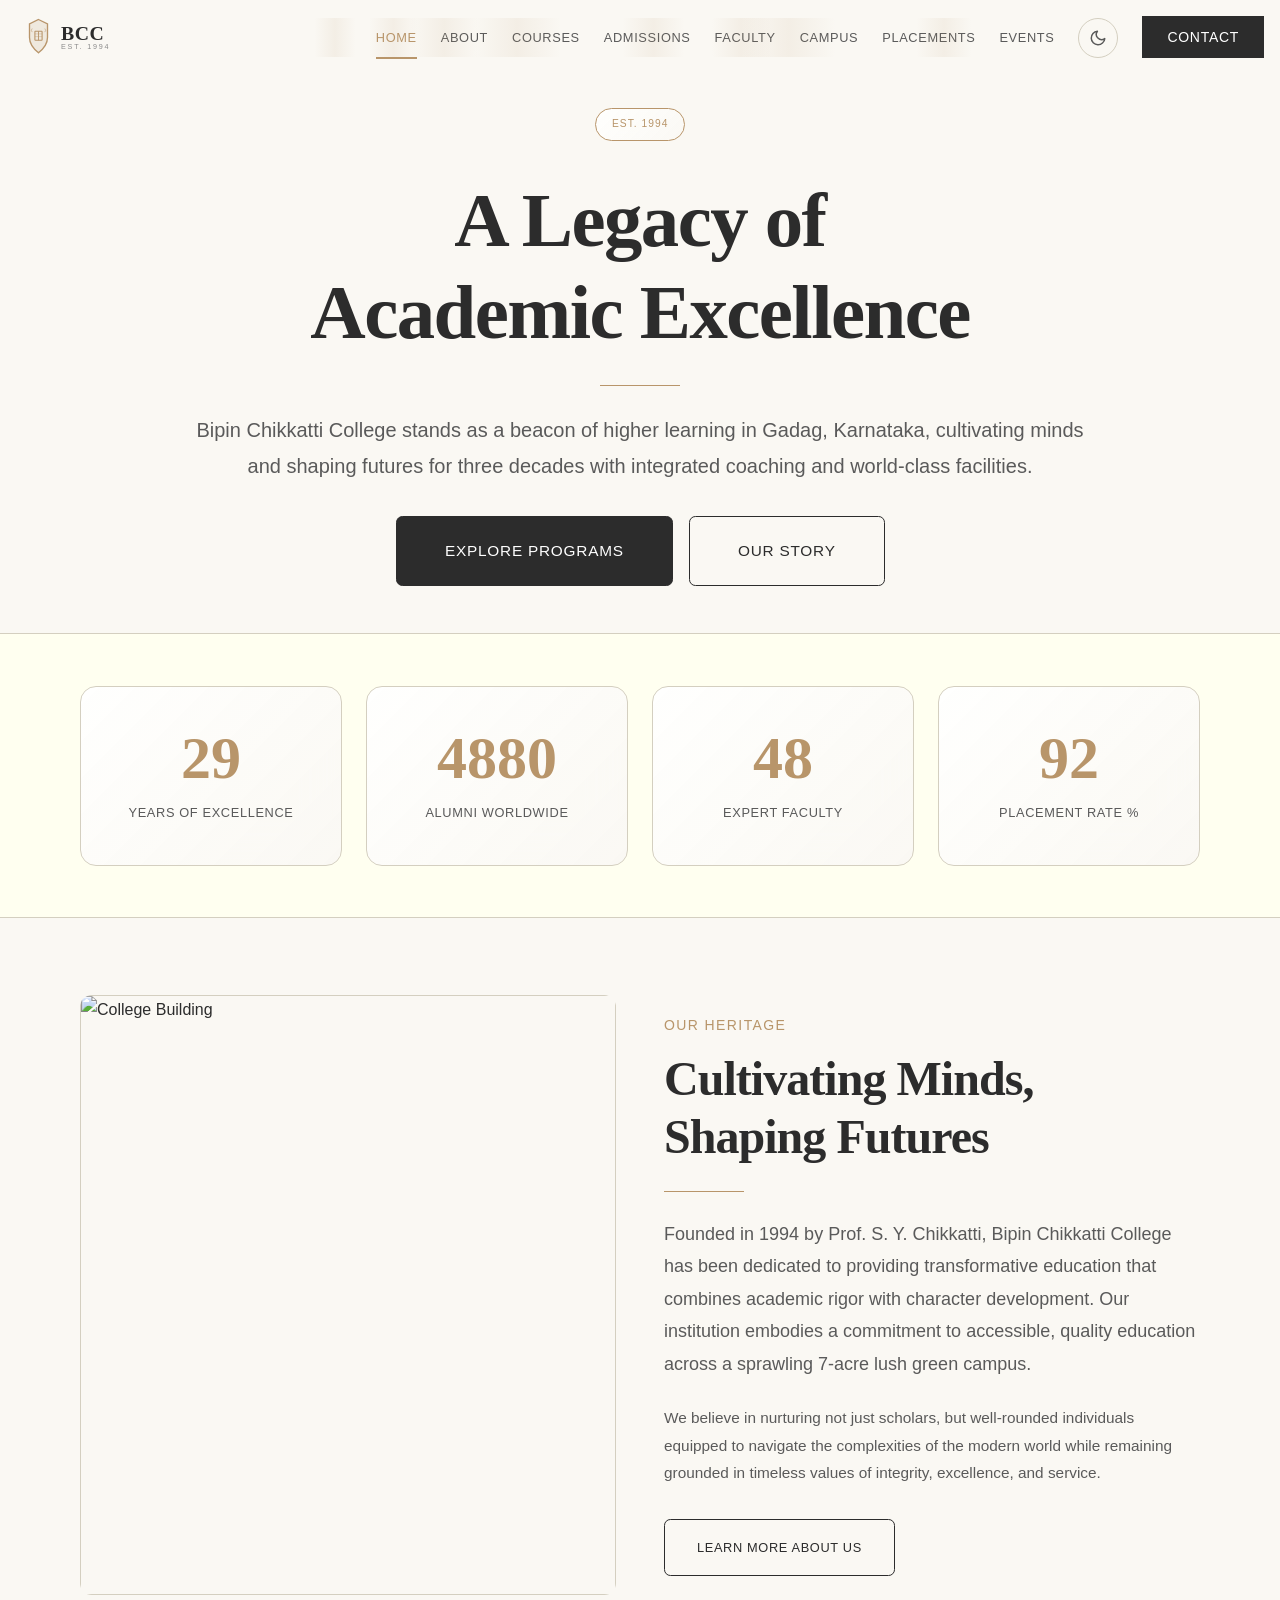
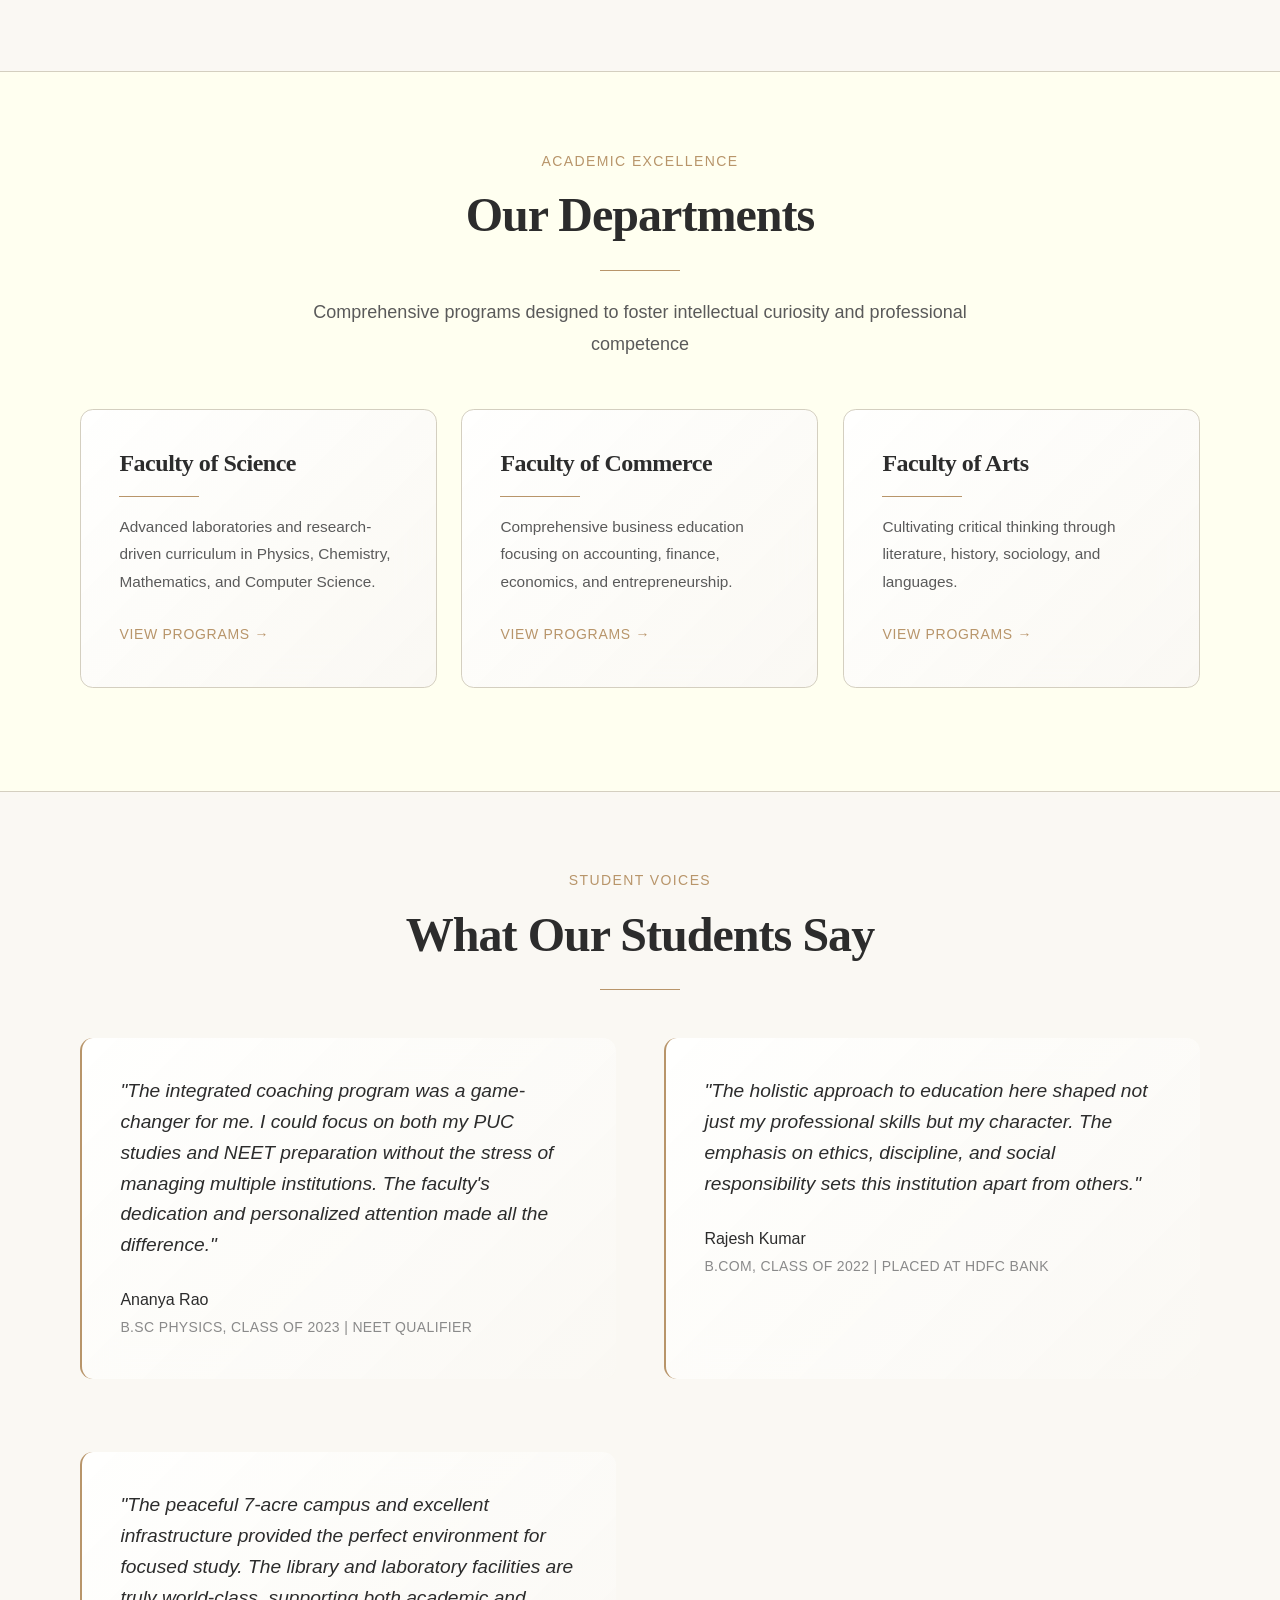
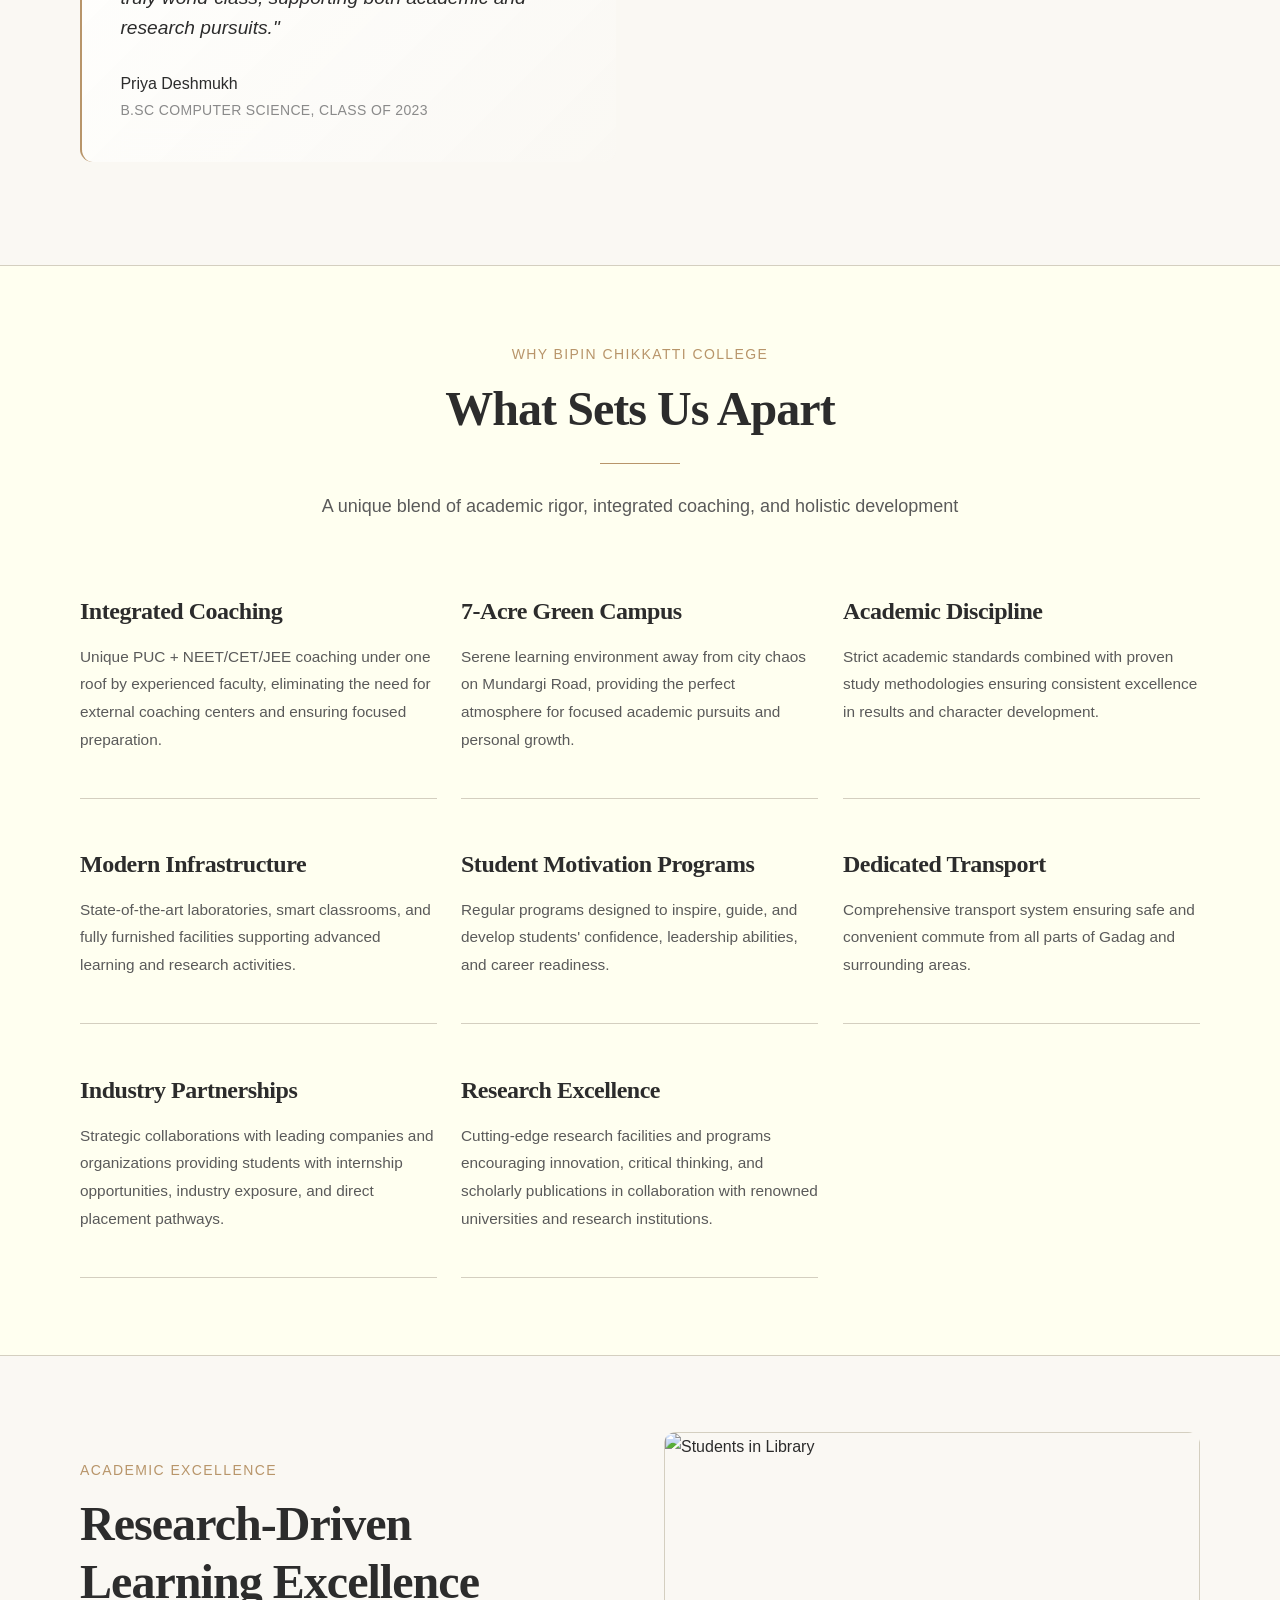
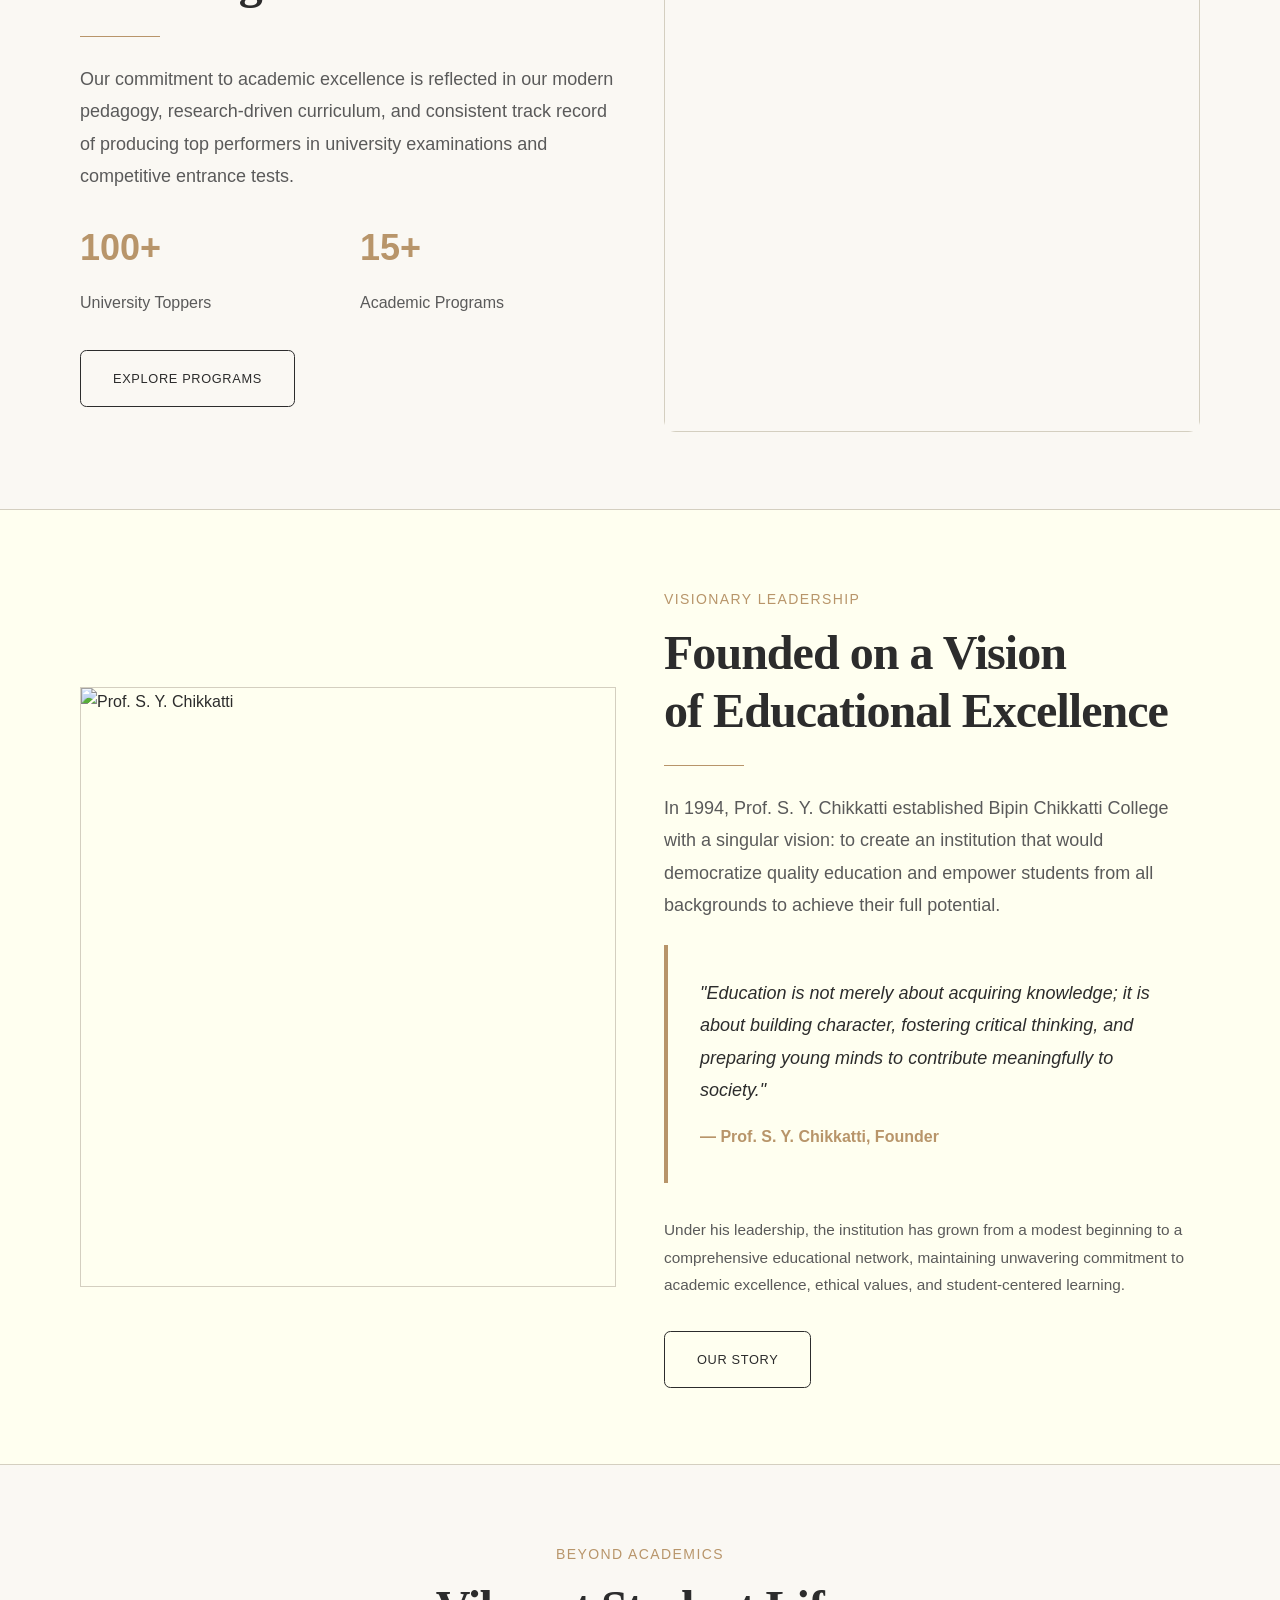
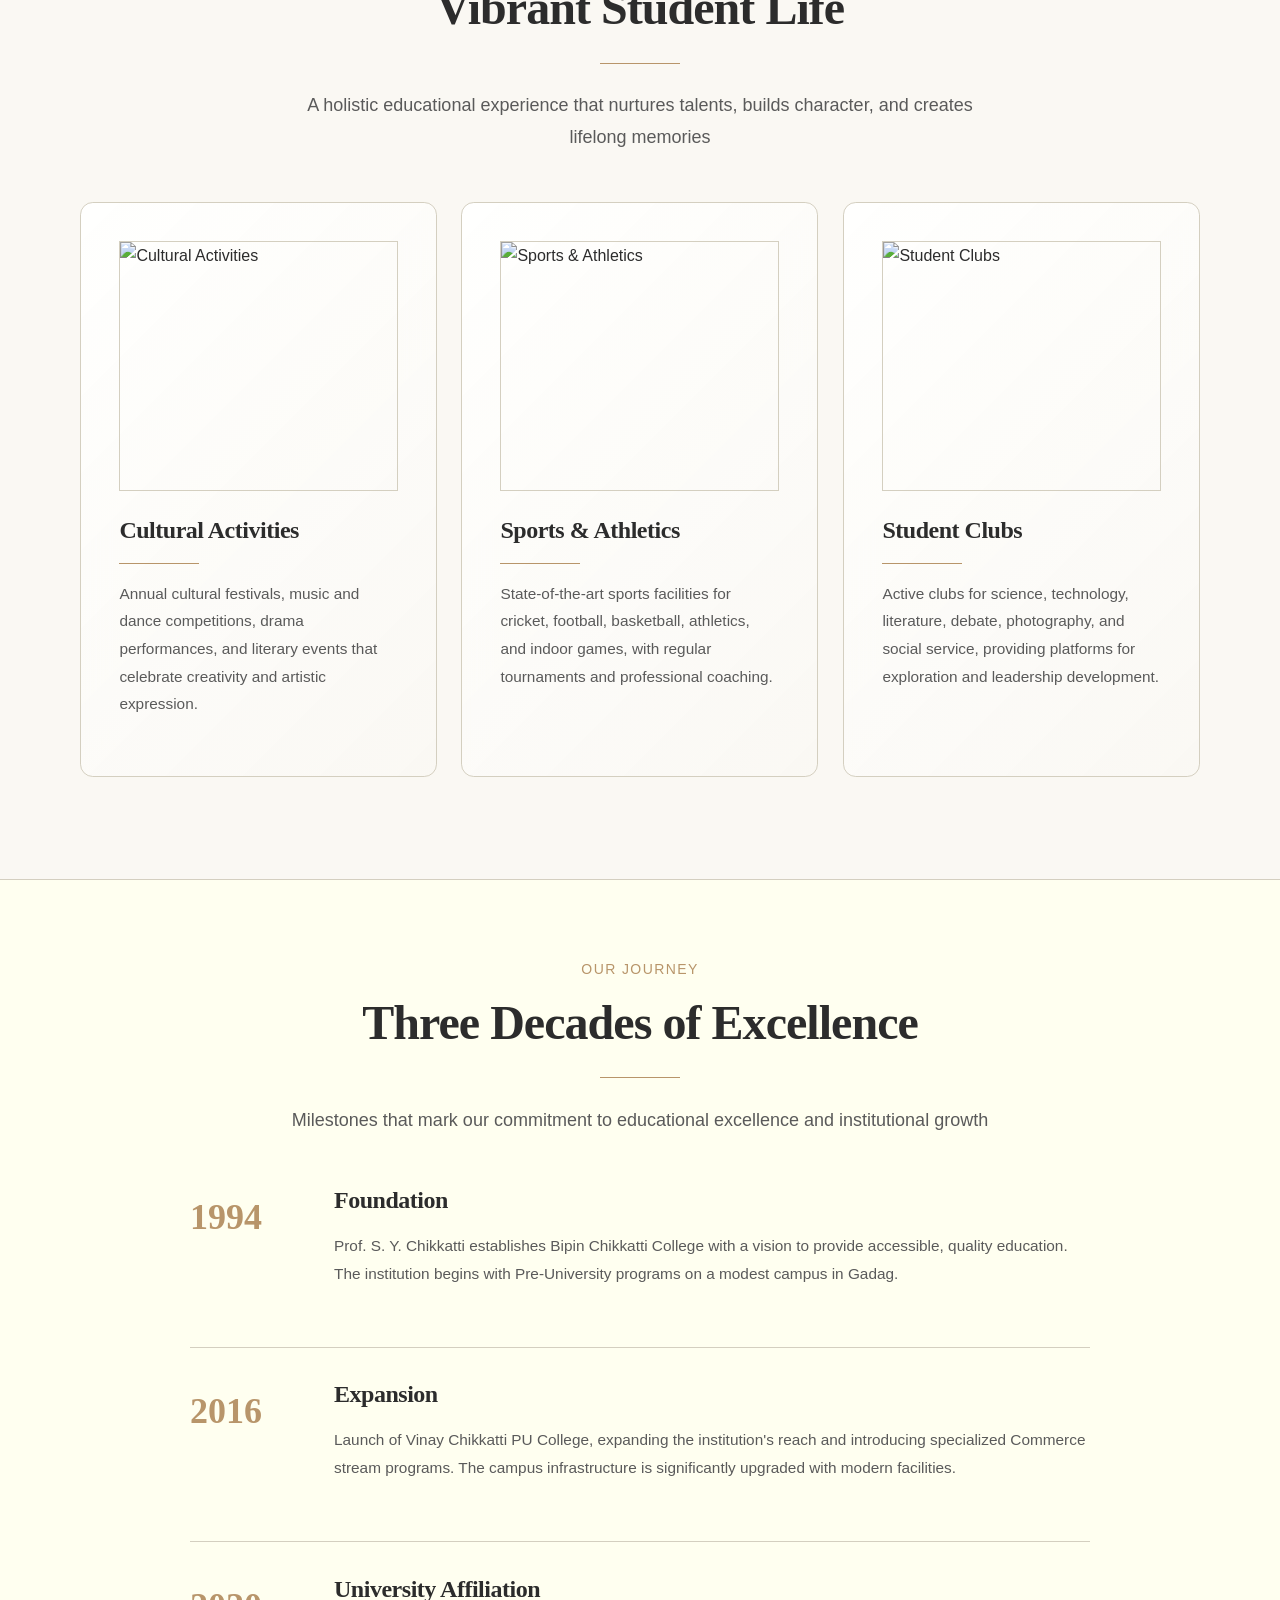
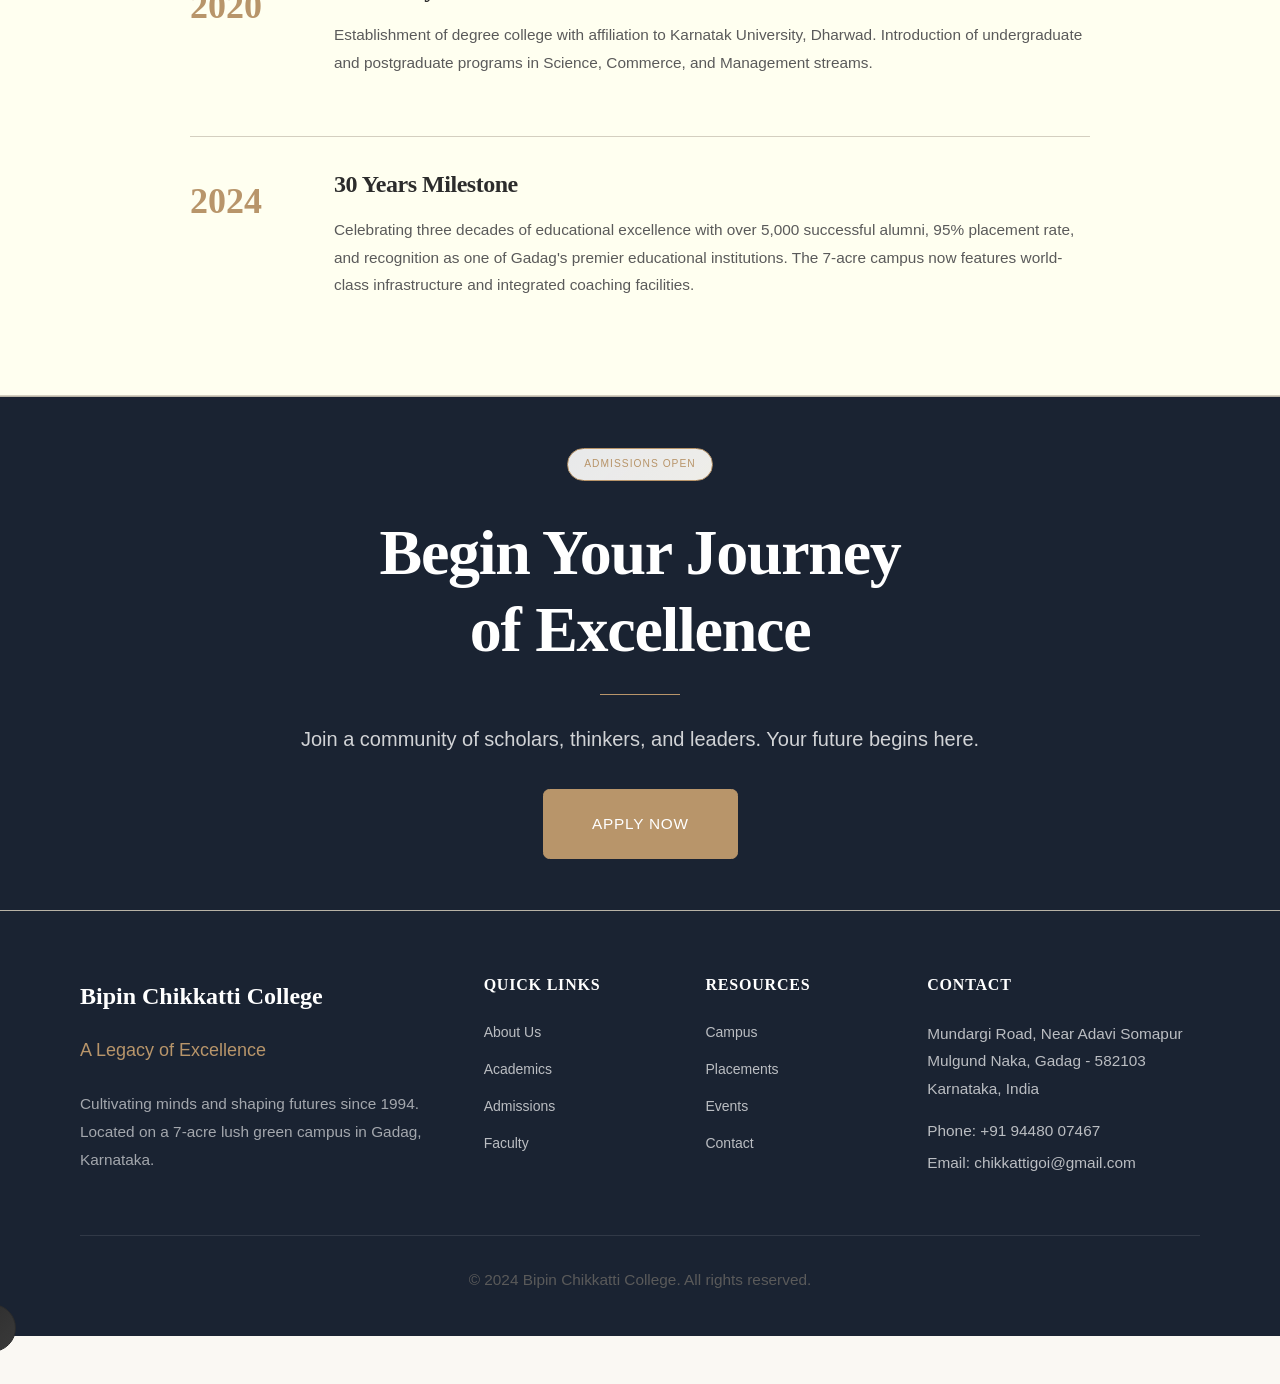
==== index.html @ 01075a9b "Initial commit: Uploading Bipin Chikkatti College Portal" ====
<!DOCTYPE html>
<html lang="en">
<head>
    <meta charset="UTF-8">
    <meta name="viewport" content="width=device-width, initial-scale=1.0">
    <meta name="description" content="Bipin Chikkatti College - A legacy of academic excellence in Gadag, Karnataka">
    <title>Bipin Chikkatti College | Excellence in Education</title>
    
    <!-- Stylesheets -->
    <link rel="stylesheet" href="css/main.css">
    
    <!-- PWA Manifest -->
    <link rel="manifest" href="manifest.json">
    
    <!-- Security Headers -->
    <meta http-equiv="Content-Security-Policy" content="default-src 'self'; script-src 'self' 'unsafe-inline'; style-src 'self' 'unsafe-inline' fonts.googleapis.com; font-src 'self' fonts.gstatic.com; img-src 'self' data: https:; connect-src 'self';">
    <meta http-equiv="X-Content-Type-Options" content="nosniff">
    <meta http-equiv="X-Frame-Options" content="DENY">
    <meta http-equiv="X-XSS-Protection" content="1; mode=block">
    <meta name="referrer" content="strict-origin-when-cross-origin">
    
    <!-- Performance Hints -->
    <link rel="dns-prefetch" href="//fonts.googleapis.com">
    <link rel="dns-prefetch" href="//fonts.gstatic.com">
    <link rel="preconnect" href="https://fonts.googleapis.com" crossorigin>
    <link rel="preconnect" href="https://fonts.gstatic.com" crossorigin>
    
    <!-- Critical CSS Preload -->
    <link rel="preload" href="css/production-optimized.css" as="style">
    <link rel="preload" href="js/main-fixed.js" as="script">
    
    <!-- Favicon -->
    <link rel="icon" type="image/svg+xml" href="data:image/svg+xml,<svg xmlns='http://www.w3.org/2000/svg' viewBox='0 0 100 100'><text y='.9em' font-size='90'>🎓</text></svg>">
</head>
<body>
    
    <!-- Primary Entry Loader (Cinematic Welcome) -->
    <div class="primary-loader">
        <div class="primary-loader-content">
            <div class="primary-loader-line-top"></div>
            <h1 class="primary-loader-brand">Bipin Chikkatti College</h1>
            <p class="primary-loader-tagline">A Legacy of Excellence</p>
            <div class="primary-loader-line-bottom"></div>
            <span class="primary-loader-year">Est. 1994</span>
        </div>
    </div>
    
    <!-- Secondary Page Transition Loader -->
    <div class="secondary-loader">
        <div class="secondary-loader-panel">
            <div class="secondary-loader-accent"></div>
            <div class="secondary-loader-mark">BCC</div>
            <div class="secondary-loader-progress"></div>
        </div>
    </div>
    
    <!-- Scroll Progress Bar -->
    <div class="scroll-progress"></div>
    
    <!-- Navigation -->
    <nav class="navbar">
        <div class="navbar-container">
            <a href="index.html" class="navbar-logo">
                <img src="images/logo.svg" alt="Bipin Chikkatti College Logo">
            </a>
            
            <ul class="navbar-menu">
                <li><a href="index.html" class="navbar-link active">Home</a></li>
                <li><a href="about.html" class="navbar-link">About</a></li>
                <li><a href="courses.html" class="navbar-link">Courses</a></li>
                <li><a href="admissions.html" class="navbar-link">Admissions</a></li>
                <li><a href="faculty.html" class="navbar-link">Faculty</a></li>
                <li><a href="campus.html" class="navbar-link">Campus</a></li>
                <li><a href="placements.html" class="navbar-link">Placements</a></li>
                <li><a href="events.html" class="navbar-link">Events</a></li>
                <li>
                    <button class="navbar-theme-toggle" aria-label="Toggle theme">
                        <svg class="sun-icon" viewBox="0 0 24 24" fill="none" stroke="currentColor" stroke-width="2" stroke-linecap="round" stroke-linejoin="round">
                            <circle cx="12" cy="12" r="5"/>
                            <line x1="12" y1="1" x2="12" y2="3"/>
                            <line x1="12" y1="21" x2="12" y2="23"/>
                            <line x1="4.22" y1="4.22" x2="5.64" y2="5.64"/>
                            <line x1="18.36" y1="18.36" x2="19.78" y2="19.78"/>
                            <line x1="1" y1="12" x2="3" y2="12"/>
                            <line x1="21" y1="12" x2="23" y2="12"/>
                            <line x1="4.22" y1="19.78" x2="5.64" y2="18.36"/>
                            <line x1="18.36" y1="5.64" x2="19.78" y2="4.22"/>
                        </svg>
                        <svg class="moon-icon" viewBox="0 0 24 24" fill="none" stroke="currentColor" stroke-width="2" stroke-linecap="round" stroke-linejoin="round">
                            <path d="M21 12.79A9 9 0 1 1 11.21 3 7 7 0 0 0 21 12.79z"/>
                        </svg>
                    </button>
                </li>
                <li><a href="contact.html" class="navbar-cta">Contact</a></li>
            </ul>
            
            <button class="navbar-toggle">
                <span></span>
                <span></span>
                <span></span>
            </button>
        </div>
    </nav>
    
    <!-- Main Content -->
    <main class="page-wrapper">
        
        <!-- Hero Section -->
        <section style="min-height: 60vh; display: flex; align-items: center; background-color: var(--color-cream); border-bottom: var(--border-width) solid var(--color-border);">
            <div class="container">
                <div style="max-width: 900px; margin: 0 auto; text-align: center;">
                    <span class="badge reveal">Est. 1994</span>
                    <h1 class="reveal delay-100" style="margin-top: var(--space-6); margin-bottom: var(--space-5); font-size: clamp(3rem, 6vw, 5rem);">
                        A Legacy of<br>Academic Excellence
                    </h1>
                    <div class="divider reveal delay-200"></div>
                    <p class="reveal delay-300" style="font-size: var(--text-xl); color: var(--color-text-secondary); margin-bottom: var(--space-8); line-height: var(--leading-relaxed);">
                        Bipin Chikkatti College stands as a beacon of higher learning in Gadag, Karnataka, cultivating minds and shaping futures for three decades with integrated coaching and world-class facilities.
                    </p>
                    <div class="reveal delay-400" style="display: flex; gap: var(--space-4); justify-content: center; flex-wrap: wrap;">
                        <a href="courses.html" class="btn btn-primary btn-lg">Explore Programs</a>
                        <a href="about.html" class="btn btn-outline btn-lg">Our Story</a>
                    </div>
                </div>
            </div>
        </section>
        
        <!-- Stats Section -->
        <section class="section" style="background-color: var(--color-ivory); border-bottom: var(--border-width) solid var(--color-border);">
            <div class="container">
                <div style="display: grid; grid-template-columns: repeat(auto-fit, minmax(250px, 1fr)); gap: var(--space-8);">
                    <div class="stat-card reveal">
                        <div class="stat-number" data-counter="30">0</div>
                        <div class="stat-label">Years of Excellence</div>
                    </div>
                    <div class="stat-card reveal delay-100">
                        <div class="stat-number" data-counter="5000">0</div>
                        <div class="stat-label">Alumni Worldwide</div>
                    </div>
                    <div class="stat-card reveal delay-200">
                        <div class="stat-number" data-counter="50">0</div>
                        <div class="stat-label">Expert Faculty</div>
                    </div>
                    <div class="stat-card reveal delay-300">
                        <div class="stat-number" data-counter="95">0</div>
                        <div class="stat-label">Placement Rate %</div>
                    </div>
                </div>
            </div>
        </section>
        
        <!-- Introduction Section -->
        <section class="section-lg" style="background-color: var(--color-cream);">
            <div class="container">
                <div style="display: grid; grid-template-columns: 1fr 1fr; gap: var(--space-20); align-items: center;">
                    <div class="reveal-left image-zoom">
                        <img src="https://images.unsplash.com/photo-1562774053-701939374585?w=800&h=900&fit=crop" alt="College Building" style="width: 100%; height: 600px; object-fit: cover; border: var(--border-width) solid var(--color-border);">
                    </div>
                    <div>
                        <span class="section-label reveal">Our Heritage</span>
                        <h2 class="reveal delay-100" style="margin-bottom: var(--space-6);">
                            Cultivating Minds,<br>Shaping Futures
                        </h2>
                        <div class="divider divider-left reveal delay-200"></div>
                        <p class="reveal delay-300" style="font-size: var(--text-lg); margin-bottom: var(--space-6); line-height: var(--leading-relaxed);">
                            Founded in 1994 by Prof. S. Y. Chikkatti, Bipin Chikkatti College has been dedicated to providing transformative education that combines academic rigor with character development. Our institution embodies a commitment to accessible, quality education across a sprawling 7-acre lush green campus.
                        </p>
                        <p class="reveal delay-400" style="margin-bottom: var(--space-8); line-height: var(--leading-relaxed);">
                            We believe in nurturing not just scholars, but well-rounded individuals equipped to navigate the complexities of the modern world while remaining grounded in timeless values of integrity, excellence, and service.
                        </p>
                        <a href="about.html" class="btn btn-outline reveal delay-500">Learn More About Us</a>
                    </div>
                </div>
            </div>
        </section>
        
        <!-- Departments Section -->
        <section class="section-lg" style="background-color: var(--color-ivory); border-top: var(--border-width) solid var(--color-border); border-bottom: var(--border-width) solid var(--color-border);">
            <div class="container">
                <div class="section-header">
                    <span class="section-label reveal">Academic Excellence</span>
                    <h2 class="section-title reveal delay-100">Our Departments</h2>
                    <div class="divider reveal delay-200"></div>
                    <p class="section-description reveal delay-300">
                        Comprehensive programs designed to foster intellectual curiosity and professional competence
                    </p>
                </div>
                
                <div style="display: grid; grid-template-columns: repeat(auto-fit, minmax(320px, 1fr)); gap: var(--card-gap); margin-top: var(--space-12);">
                    
                    <div class="card hover-lift reveal">
                        <h3 style="font-size: var(--text-2xl); margin-bottom: var(--space-4); color: var(--color-text-primary);">Faculty of Science</h3>
                        <div class="divider divider-left" style="margin: var(--space-4) 0;"></div>
                        <p style="margin-bottom: var(--space-6); line-height: var(--leading-relaxed);">
                            Advanced laboratories and research-driven curriculum in Physics, Chemistry, Mathematics, and Computer Science.
                        </p>
                        <a href="courses.html" class="hover-underline" style="font-size: var(--text-sm); text-transform: uppercase; letter-spacing: var(--tracking-wider); color: var(--color-gold); font-weight: var(--font-medium);">View Programs →</a>
                    </div>
                    
                    <div class="card hover-lift reveal delay-100">
                        <h3 style="font-size: var(--text-2xl); margin-bottom: var(--space-4); color: var(--color-text-primary);">Faculty of Commerce</h3>
                        <div class="divider divider-left" style="margin: var(--space-4) 0;"></div>
                        <p style="margin-bottom: var(--space-6); line-height: var(--leading-relaxed);">
                            Comprehensive business education focusing on accounting, finance, economics, and entrepreneurship.
                        </p>
                        <a href="courses.html" class="hover-underline" style="font-size: var(--text-sm); text-transform: uppercase; letter-spacing: var(--tracking-wider); color: var(--color-gold); font-weight: var(--font-medium);">View Programs →</a>
                    </div>
                    
                    <div class="card hover-lift reveal delay-200">
                        <h3 style="font-size: var(--text-2xl); margin-bottom: var(--space-4); color: var(--color-text-primary);">Faculty of Arts</h3>
                        <div class="divider divider-left" style="margin: var(--space-4) 0;"></div>
                        <p style="margin-bottom: var(--space-6); line-height: var(--leading-relaxed);">
                            Cultivating critical thinking through literature, history, sociology, and languages.
                        </p>
                        <a href="courses.html" class="hover-underline" style="font-size: var(--text-sm); text-transform: uppercase; letter-spacing: var(--tracking-wider); color: var(--color-gold); font-weight: var(--font-medium);">View Programs →</a>
                    </div>
                    
                </div>
            </div>
        </section>
        
        <!-- Testimonials Section -->
        <section class="section-lg" style="background-color: var(--color-cream);">
            <div class="container">
                <div class="section-header">
                    <span class="section-label reveal">Student Voices</span>
                    <h2 class="section-title reveal delay-100">What Our Students Say</h2>
                    <div class="divider reveal delay-200"></div>
                </div>
                
                <div style="display: grid; grid-template-columns: repeat(auto-fit, minmax(400px, 1fr)); gap: var(--section-gap); margin-top: var(--space-12);">
                    
                    <div class="testimonial reveal">
                        <p class="testimonial-text">
                            "The integrated coaching program was a game-changer for me. I could focus on both my PUC studies and NEET preparation without the stress of managing multiple institutions. The faculty's dedication and personalized attention made all the difference."
                        </p>
                        <div class="testimonial-author">Ananya Rao</div>
                        <div class="testimonial-role">B.Sc Physics, Class of 2023 | NEET Qualifier</div>
                    </div>
                    
                    <div class="testimonial reveal delay-100">
                        <p class="testimonial-text">
                            "The holistic approach to education here shaped not just my professional skills but my character. The emphasis on ethics, discipline, and social responsibility sets this institution apart from others."
                        </p>
                        <div class="testimonial-author">Rajesh Kumar</div>
                        <div class="testimonial-role">B.Com, Class of 2022 | Placed at HDFC Bank</div>
                    </div>
                    
                    <div class="testimonial reveal delay-200">
                        <p class="testimonial-text">
                            "The peaceful 7-acre campus and excellent infrastructure provided the perfect environment for focused study. The library and laboratory facilities are truly world-class, supporting both academic and research pursuits."
                        </p>
                        <div class="testimonial-author">Priya Deshmukh</div>
                        <div class="testimonial-role">B.Sc Computer Science, Class of 2023</div>
                    </div>
                    
                </div>
            </div>
        </section>
        
        <!-- Why Choose Us Section -->
        <section class="section-lg" style="background-color: var(--color-ivory); border-top: var(--border-width) solid var(--color-border); border-bottom: var(--border-width) solid var(--color-border);">
            <div class="container">
                <div class="section-header">
                    <span class="section-label reveal">Why Bipin Chikkatti College</span>
                    <h2 class="section-title reveal delay-100">What Sets Us Apart</h2>
                    <div class="divider reveal delay-200"></div>
                    <p class="section-description reveal delay-300">
                        A unique blend of academic rigor, integrated coaching, and holistic development
                    </p>
                </div>
                
                <div style="display: grid; grid-template-columns: repeat(auto-fit, minmax(280px, 1fr)); gap: var(--card-gap); margin-top: var(--space-12);">
                    
                    <div class="card-minimal reveal">
                        <h3 style="font-size: var(--text-2xl); margin-bottom: var(--space-4); color: var(--color-text-primary);">Integrated Coaching</h3>
                        <p style="line-height: var(--leading-relaxed);">
                            Unique PUC + NEET/CET/JEE coaching under one roof by experienced faculty, eliminating the need for external coaching centers and ensuring focused preparation.
                        </p>
                    </div>
                    
                    <div class="card-minimal reveal delay-100">
                        <h3 style="font-size: var(--text-2xl); margin-bottom: var(--space-4); color: var(--color-text-primary);">7-Acre Green Campus</h3>
                        <p style="line-height: var(--leading-relaxed);">
                            Serene learning environment away from city chaos on Mundargi Road, providing the perfect atmosphere for focused academic pursuits and personal growth.
                        </p>
                    </div>
                    
                    <div class="card-minimal reveal delay-200">
                        <h3 style="font-size: var(--text-2xl); margin-bottom: var(--space-4); color: var(--color-text-primary);">Academic Discipline</h3>
                        <p style="line-height: var(--leading-relaxed);">
                            Strict academic standards combined with proven study methodologies ensuring consistent excellence in results and character development.
                        </p>
                    </div>
                    
                    <div class="card-minimal reveal delay-300">
                        <h3 style="font-size: var(--text-2xl); margin-bottom: var(--space-4); color: var(--color-text-primary);">Modern Infrastructure</h3>
                        <p style="line-height: var(--leading-relaxed);">
                            State-of-the-art laboratories, smart classrooms, and fully furnished facilities supporting advanced learning and research activities.
                        </p>
                    </div>
                    
                    <div class="card-minimal reveal delay-400">
                        <h3 style="font-size: var(--text-2xl); margin-bottom: var(--space-4); color: var(--color-text-primary);">Student Motivation Programs</h3>
                        <p style="line-height: var(--leading-relaxed);">
                            Regular programs designed to inspire, guide, and develop students' confidence, leadership abilities, and career readiness.
                        </p>
                    </div>
                    
                    <div class="card-minimal reveal delay-500">
                        <h3 style="font-size: var(--text-2xl); margin-bottom: var(--space-4); color: var(--color-text-primary);">Dedicated Transport</h3>
                        <p style="line-height: var(--leading-relaxed);">
                            Comprehensive transport system ensuring safe and convenient commute from all parts of Gadag and surrounding areas.
                        </p>
                    </div>
                    
                    <div class="card-minimal reveal delay-600">
                        <h3 style="font-size: var(--text-2xl); margin-bottom: var(--space-4); color: var(--color-text-primary);">Industry Partnerships</h3>
                        <p style="line-height: var(--leading-relaxed);">
                            Strategic collaborations with leading companies and organizations providing students with internship opportunities, industry exposure, and direct placement pathways.
                        </p>
                    </div>
                    
                    <div class="card-minimal reveal delay-700">
                        <h3 style="font-size: var(--text-2xl); margin-bottom: var(--space-4); color: var(--color-text-primary);">Research Excellence</h3>
                        <p style="line-height: var(--leading-relaxed);">
                            Cutting-edge research facilities and programs encouraging innovation, critical thinking, and scholarly publications in collaboration with renowned universities and research institutions.
                        </p>
                    </div>
                    
                </div>
            </div>
        </section>
        
        <!-- Academic Excellence Section -->
        <section class="section-lg" style="background-color: var(--color-cream);">
            <div class="container">
                <div style="display: grid; grid-template-columns: 1fr 1fr; gap: var(--space-20); align-items: center;">
                    <div>
                        <span class="section-label reveal">Academic Excellence</span>
                        <h2 class="reveal delay-100" style="margin-bottom: var(--space-6);">
                            Research-Driven<br>Learning Excellence
                        </h2>
                        <div class="divider divider-left reveal delay-200"></div>
                        <p class="reveal delay-300" style="font-size: var(--text-lg); margin-bottom: var(--space-6); line-height: var(--leading-relaxed);">
                            Our commitment to academic excellence is reflected in our modern pedagogy, research-driven curriculum, and consistent track record of producing top performers in university examinations and competitive entrance tests.
                        </p>
                        <div style="display: grid; grid-template-columns: 1fr 1fr; gap: var(--space-6); margin-bottom: var(--space-8);">
                            <div class="reveal delay-400">
                                <div style="font-size: var(--text-4xl); font-weight: var(--font-bold); color: var(--color-gold); margin-bottom: var(--space-2);">100+</div>
                                <div style="color: var(--color-text-secondary);">University Toppers</div>
                            </div>
                            <div class="reveal delay-500">
                                <div style="font-size: var(--text-4xl); font-weight: var(--font-bold); color: var(--color-gold); margin-bottom: var(--space-2);">15+</div>
                                <div style="color: var(--color-text-secondary);">Academic Programs</div>
                            </div>
                        </div>
                        <a href="courses.html" class="btn btn-outline reveal delay-600">Explore Programs</a>
                    </div>
                    <div class="reveal-right image-zoom">
                        <img src="https://images.unsplash.com/photo-1523050854058-8df90110c9f1?w=800&h=900&fit=crop" alt="Students in Library" style="width: 100%; height: 600px; object-fit: cover; border: var(--border-width) solid var(--color-border);">
                    </div>
                </div>
            </div>
        </section>
        
        <!-- Leadership Section -->
        <section class="section-lg" style="background-color: var(--color-ivory); border-top: var(--border-width) solid var(--color-border); border-bottom: var(--border-width) solid var(--color-border);">
            <div class="container">
                <div style="display: grid; grid-template-columns: 1fr 1fr; gap: var(--space-20); align-items: center;">
                    <div class="reveal-left">
                        <img src="https://images.unsplash.com/photo-1560250097-0b93528c311a?w=800&h=900&fit=crop" alt="Prof. S. Y. Chikkatti" style="width: 100%; height: 600px; object-fit: cover; border: var(--border-width) solid var(--color-border);">
                    </div>
                    <div>
                        <span class="section-label reveal">Visionary Leadership</span>
                        <h2 class="reveal delay-100" style="margin-bottom: var(--space-6);">
                            Founded on a Vision<br>of Educational Excellence
                        </h2>
                        <div class="divider divider-left reveal delay-200"></div>
                        <p class="reveal delay-300" style="font-size: var(--text-lg); margin-bottom: var(--space-6); line-height: var(--leading-relaxed);">
                            In 1994, Prof. S. Y. Chikkatti established Bipin Chikkatti College with a singular vision: to create an institution that would democratize quality education and empower students from all backgrounds to achieve their full potential.
                        </p>
                        <div class="card-glass reveal delay-400" style="padding: var(--space-8); margin-bottom: var(--space-8); border-left: 4px solid var(--color-gold);">
                            <p style="font-size: var(--text-lg); font-style: italic; color: var(--color-text-primary); line-height: var(--leading-relaxed); margin-bottom: var(--space-4);">
                                "Education is not merely about acquiring knowledge; it is about building character, fostering critical thinking, and preparing young minds to contribute meaningfully to society."
                            </p>
                            <div style="font-weight: var(--font-semibold); color: var(--color-gold);">— Prof. S. Y. Chikkatti, Founder</div>
                        </div>
                        <p class="reveal delay-500" style="margin-bottom: var(--space-8); line-height: var(--leading-relaxed);">
                            Under his leadership, the institution has grown from a modest beginning to a comprehensive educational network, maintaining unwavering commitment to academic excellence, ethical values, and student-centered learning.
                        </p>
                        <a href="about.html" class="btn btn-outline reveal delay-600">Our Story</a>
                    </div>
                </div>
            </div>
        </section>
        
        <!-- Student Life Section -->
        <section class="section-lg" style="background-color: var(--color-cream);">
            <div class="container">
                <div class="section-header">
                    <span class="section-label reveal">Beyond Academics</span>
                    <h2 class="section-title reveal delay-100">Vibrant Student Life</h2>
                    <div class="divider reveal delay-200"></div>
                    <p class="section-description reveal delay-300">
                        A holistic educational experience that nurtures talents, builds character, and creates lifelong memories
                    </p>
                </div>
                
                <div style="display: grid; grid-template-columns: repeat(auto-fit, minmax(320px, 1fr)); gap: var(--card-gap); margin-top: var(--space-12);">
                    
                    <div class="card hover-lift reveal">
                        <img src="https://images.unsplash.com/photo-1511632765486-a01980e01a18?w=600&h=400&fit=crop" alt="Cultural Activities" style="width: 100%; height: 250px; object-fit: cover; margin-bottom: var(--space-6); border: var(--border-width) solid var(--color-border);">
                        <h3 style="font-size: var(--text-2xl); margin-bottom: var(--space-4); color: var(--color-text-primary);">Cultural Activities</h3>
                        <div class="divider divider-left" style="margin: var(--space-4) 0;"></div>
                        <p style="line-height: var(--leading-relaxed);">
                            Annual cultural festivals, music and dance competitions, drama performances, and literary events that celebrate creativity and artistic expression.
                        </p>
                    </div>
                    
                    <div class="card hover-lift reveal delay-100">
                        <img src="https://images.unsplash.com/photo-1461896836934-ffe607ba8211?w=600&h=400&fit=crop" alt="Sports & Athletics" style="width: 100%; height: 250px; object-fit: cover; margin-bottom: var(--space-6); border: var(--border-width) solid var(--color-border);">
                        <h3 style="font-size: var(--text-2xl); margin-bottom: var(--space-4); color: var(--color-text-primary);">Sports & Athletics</h3>
                        <div class="divider divider-left" style="margin: var(--space-4) 0;"></div>
                        <p style="line-height: var(--leading-relaxed);">
                            State-of-the-art sports facilities for cricket, football, basketball, athletics, and indoor games, with regular tournaments and professional coaching.
                        </p>
                    </div>
                    
                    <div class="card hover-lift reveal delay-200">
                        <img src="https://images.unsplash.com/photo-1529156069898-49953e39b3ac?w=600&h=400&fit=crop" alt="Student Clubs" style="width: 100%; height: 250px; object-fit: cover; margin-bottom: var(--space-6); border: var(--border-width) solid var(--color-border);">
                        <h3 style="font-size: var(--text-2xl); margin-bottom: var(--space-4); color: var(--color-text-primary);">Student Clubs</h3>
                        <div class="divider divider-left" style="margin: var(--space-4) 0;"></div>
                        <p style="line-height: var(--leading-relaxed);">
                            Active clubs for science, technology, literature, debate, photography, and social service, providing platforms for exploration and leadership development.
                        </p>
                    </div>
                    
                </div>
            </div>
        </section>
        
        <!-- Achievements Timeline Section -->
        <section class="section-lg" style="background-color: var(--color-ivory); border-top: var(--border-width) solid var(--color-border); border-bottom: var(--border-width) solid var(--color-border);">
            <div class="container">
                <div class="section-header">
                    <span class="section-label reveal">Our Journey</span>
                    <h2 class="section-title reveal delay-100">Three Decades of Excellence</h2>
                    <div class="divider reveal delay-200"></div>
                    <p class="section-description reveal delay-300">
                        Milestones that mark our commitment to educational excellence and institutional growth
                    </p>
                </div>
                
                <div style="max-width: 900px; margin: var(--space-12) auto 0;">
                    
                    <div class="reveal" style="display: grid; grid-template-columns: 120px 1fr; gap: var(--space-8); margin-bottom: var(--space-10); padding-bottom: var(--space-10); border-bottom: var(--border-width) solid var(--color-border);">
                        <div>
                            <div style="font-size: var(--text-4xl); font-weight: var(--font-bold); color: var(--color-gold); font-family: var(--font-serif);">1994</div>
                        </div>
                        <div>
                            <h3 style="font-size: var(--text-2xl); margin-bottom: var(--space-4); color: var(--color-text-primary);">Foundation</h3>
                            <p style="line-height: var(--leading-relaxed); color: var(--color-text-secondary);">
                                Prof. S. Y. Chikkatti establishes Bipin Chikkatti College with a vision to provide accessible, quality education. The institution begins with Pre-University programs on a modest campus in Gadag.
                            </p>
                        </div>
                    </div>
                    
                    <div class="reveal delay-100" style="display: grid; grid-template-columns: 120px 1fr; gap: var(--space-8); margin-bottom: var(--space-10); padding-bottom: var(--space-10); border-bottom: var(--border-width) solid var(--color-border);">
                        <div>
                            <div style="font-size: var(--text-4xl); font-weight: var(--font-bold); color: var(--color-gold); font-family: var(--font-serif);">2016</div>
                        </div>
                        <div>
                            <h3 style="font-size: var(--text-2xl); margin-bottom: var(--space-4); color: var(--color-text-primary);">Expansion</h3>
                            <p style="line-height: var(--leading-relaxed); color: var(--color-text-secondary);">
                                Launch of Vinay Chikkatti PU College, expanding the institution's reach and introducing specialized Commerce stream programs. The campus infrastructure is significantly upgraded with modern facilities.
                            </p>
                        </div>
                    </div>
                    
                    <div class="reveal delay-200" style="display: grid; grid-template-columns: 120px 1fr; gap: var(--space-8); margin-bottom: var(--space-10); padding-bottom: var(--space-10); border-bottom: var(--border-width) solid var(--color-border);">
                        <div>
                            <div style="font-size: var(--text-4xl); font-weight: var(--font-bold); color: var(--color-gold); font-family: var(--font-serif);">2020</div>
                        </div>
                        <div>
                            <h3 style="font-size: var(--text-2xl); margin-bottom: var(--space-4); color: var(--color-text-primary);">University Affiliation</h3>
                            <p style="line-height: var(--leading-relaxed); color: var(--color-text-secondary);">
                                Establishment of degree college with affiliation to Karnatak University, Dharwad. Introduction of undergraduate and postgraduate programs in Science, Commerce, and Management streams.
                            </p>
                        </div>
                    </div>
                    
                    <div class="reveal delay-300" style="display: grid; grid-template-columns: 120px 1fr; gap: var(--space-8);">
                        <div>
                            <div style="font-size: var(--text-4xl); font-weight: var(--font-bold); color: var(--color-gold); font-family: var(--font-serif);">2024</div>
                        </div>
                        <div>
                            <h3 style="font-size: var(--text-2xl); margin-bottom: var(--space-4); color: var(--color-text-primary);">30 Years Milestone</h3>
                            <p style="line-height: var(--leading-relaxed); color: var(--color-text-secondary);">
                                Celebrating three decades of educational excellence with over 5,000 successful alumni, 95% placement rate, and recognition as one of Gadag's premier educational institutions. The 7-acre campus now features world-class infrastructure and integrated coaching facilities.
                            </p>
                        </div>
                    </div>
                    
                </div>
            </div>
        </section>
        
        <!-- CTA Section -->
        <section class="section" style="background-color: var(--color-navy); color: var(--color-text-light); text-align: center; border-top: var(--border-width) solid var(--color-border-dark);">
            <div class="container">
                <div class="reveal">
                    <span class="badge" style="border-color: var(--color-gold); color: var(--color-gold);">Admissions Open</span>
                    <h2 style="margin-top: var(--space-6); margin-bottom: var(--space-5); font-size: clamp(2.5rem, 5vw, 4rem); color: var(--color-text-light);">
                        Begin Your Journey<br>of Excellence
                    </h2>
                    <div class="divider" style="background-color: var(--color-gold);"></div>
                    <p style="font-size: var(--text-xl); color: rgba(255, 255, 255, 0.8); margin-bottom: var(--space-8); max-width: 700px; margin-left: auto; margin-right: auto; line-height: var(--leading-relaxed);">
                        Join a community of scholars, thinkers, and leaders. Your future begins here.
                    </p>
                    <a href="admissions.html" class="btn btn-gold btn-lg">Apply Now</a>
                </div>
            </div>
        </section>
        
    </main>
    
    <!-- Footer -->
    <footer>
        <div class="container">
            <div class="footer-grid">
                <div>
                    <div class="footer-brand">Bipin Chikkatti College</div>
                    <div class="footer-tagline">A Legacy of Excellence</div>
                    <p style="color: rgba(255, 255, 255, 0.6); line-height: var(--leading-relaxed);">
                        Cultivating minds and shaping futures since 1994. Located on a 7-acre lush green campus in Gadag, Karnataka.
                    </p>
                </div>
                
                <div>
                    <h4 class="footer-title">Quick Links</h4>
                    <div class="footer-links">
                        <a href="about.html" class="footer-link">About Us</a>
                        <a href="courses.html" class="footer-link">Academics</a>
                        <a href="admissions.html" class="footer-link">Admissions</a>
                        <a href="faculty.html" class="footer-link">Faculty</a>
                    </div>
                </div>
                
                <div>
                    <h4 class="footer-title">Resources</h4>
                    <div class="footer-links">
                        <a href="campus.html" class="footer-link">Campus</a>
                        <a href="placements.html" class="footer-link">Placements</a>
                        <a href="events.html" class="footer-link">Events</a>
                        <a href="contact.html" class="footer-link">Contact</a>
                    </div>
                </div>
                
                <div>
                    <h4 class="footer-title">Contact</h4>
                    <p style="color: rgba(255, 255, 255, 0.7); line-height: var(--leading-relaxed); margin-bottom: var(--space-4);">
                        Mundargi Road, Near Adavi Somapur<br>
                        Mulgund Naka, Gadag - 582103<br>
                        Karnataka, India
                    </p>
                    <p style="color: rgba(255, 255, 255, 0.7); margin-bottom: var(--space-2);">Phone: +91 94480 07467</p>
                    <p style="color: rgba(255, 255, 255, 0.7);">Email: chikkattigoi@gmail.com</p>
                </div>
            </div>
            
            <div class="footer-bottom">
                <p>© 2024 Bipin Chikkatti College. All rights reserved.</p>
            </div>
        </div>
    </footer>
    
    <!-- Back to Top Button -->
    <button class="back-to-top" aria-label="Back to top">
        <svg width="24" height="24" viewBox="0 0 24 24" fill="none" stroke="currentColor" stroke-width="2">
            <path d="M12 19V5m0 0l-7 7m7-7l7 7"/>
        </svg>
    </button>
    
    <!-- Scripts -->
    <script src="js/main-fixed.js"></script>
    
    <style>
        @media (max-width: 1024px) {
            section > div > div[style*="grid-template-columns: 1fr 1fr"] {
                grid-template-columns: 1fr !important;
                gap: var(--space-12) !important;
            }
        }
    </style>
    
</body>
</html>
---- css/main.css ----
/* ============================================
   MAIN STYLESHEET
   Bipin Chikkatti College
   Subtle Minimal Classic Old-Money Premium
   ============================================ */

/* === IMPORTS === */
@import url('variables.css');
@import url('reset.css');
@import url('base.css');
@import url('navigation.css');
@import url('components.css');
@import url('loaders.css');
@import url('animations-enhanced.css');
@import url('luxury-animations.css');
@import url('micro-interactions.css');
@import url('scroll-animations.css');
@import url('premium-hover-effects.css');
@import url('spacing-optimization.css');
@import url('spacing-fix.css');
@import url('responsive-system.css');
@import url('mobile-enhanced.css');
@import url('dark-theme.css');

/* === PAGE WRAPPER === */
.page-wrapper {
  padding-top: 0;
  min-height: 100vh;
}

/* Hero sections should start immediately after navbar */
.page-wrapper > section:first-child {
  margin-top: 0;
  padding-top: 76px;
  min-height: calc(100vh - 76px);
}

/* Ensure proper spacing for non-hero first sections */
.page-wrapper > section:first-child:not([style*="min-height"]) {
  margin-top: 76px;
  padding-top: var(--section-padding);
}

/* === FOOTER === */
footer {
  background-color: var(--color-navy);
  color: var(--color-text-light);
  padding: var(--space-16) 0 var(--space-6);
  border-top: var(--border-width) solid var(--color-border-dark);
}

footer h3,
footer h4 {
  color: var(--color-text-light);
  font-family: var(--font-serif);
}

footer a {
  color: rgba(255, 255, 255, 0.7);
  transition: color var(--transition-base);
}

footer a:hover {
  color: var(--color-gold);
}

.footer-grid {
  display: grid;
  grid-template-columns: 2fr 1fr 1fr 1.5fr;
  gap: var(--space-10);
  margin-bottom: var(--space-10);
}

.footer-brand {
  font-size: var(--text-2xl);
  font-family: var(--font-serif);
  font-weight: var(--font-semibold);
  color: var(--color-text-light);
  margin-bottom: var(--space-4);
}

.footer-tagline {
  color: var(--color-gold);
  font-size: var(--text-lg);
  margin-bottom: var(--space-6);
}

.footer-title {
  font-size: var(--text-base);
  font-weight: var(--font-semibold);
  text-transform: uppercase;
  letter-spacing: var(--tracking-wider);
  margin-bottom: var(--space-6);
  color: var(--color-text-light);
}

.footer-links {
  display: flex;
  flex-direction: column;
  gap: var(--space-3);
}

.footer-link {
  font-size: var(--text-sm);
  transition: all var(--transition-base);
}

.footer-link:hover {
  padding-left: var(--space-2);
}

.footer-bottom {
  padding-top: var(--space-8);
  border-top: var(--border-width) solid rgba(255, 255, 255, 0.1);
  text-align: center;
  color: rgba(255, 255, 255, 0.5);
  font-size: var(--text-sm);
}

/* === RESPONSIVE FOOTER === */
@media (max-width: 1024px) {
  .footer-grid {
    grid-template-columns: 1fr 1fr;
    gap: var(--space-8);
  }
}

@media (max-width: 768px) {
  .footer-grid {
    grid-template-columns: 1fr;
    gap: var(--space-8);
  }
}
---- css/production-optimized.css ----
/* ============================================
   PRODUCTION OPTIMIZED STYLES
   Minified & Performance Optimized
   ============================================ */

/* Critical CSS - Above the fold */
:root{--color-cream:#FAF8F3;--color-ivory:#FFFFF0;--color-charcoal:#2C2C2C;--color-gold:#B8956A;--color-text-primary:#2C2C2C;--color-text-secondary:#5A5A5A;--color-border:#D4CFC0;--font-serif:'Playfair Display',Georgia,serif;--font-sans:'Inter',-apple-system,BlinkMacSystemFont,'Segoe UI',sans-serif;--text-base:1rem;--text-lg:1.125rem;--text-xl:1.25rem;--text-2xl:1.5rem;--text-3xl:1.875rem;--text-4xl:2.25rem;--text-5xl:3rem;--space-4:1rem;--space-6:1.5rem;--space-8:2rem;--space-12:3rem;--transition-base:250ms ease;--z-sticky:1020}

*,*::before,*::after{box-sizing:border-box;margin:0;padding:0}

html{scroll-behavior:smooth;-webkit-text-size-adjust:100%}

body{font-family:var(--font-sans);font-size:var(--text-base);line-height:1.6;color:var(--color-text-primary);background:var(--color-cream);overflow-x:hidden}

.container{width:100%;max-width:1400px;margin:0 auto;padding:0 clamp(1rem,2.5vw,3rem)}

/* Navigation - Critical */
.navbar{position:fixed;top:0;left:0;right:0;z-index:var(--z-sticky);background:var(--color-cream);border-bottom:1px solid transparent;transition:all var(--transition-base);height:clamp(60px,8vw,76px)}

.navbar-container{display:flex;align-items:center;justify-content:space-between;height:100%;padding:0 clamp(1rem,2.5vw,3rem)}

.navbar-logo img{height:clamp(32px,5vw,45px);width:auto}

.navbar-menu{display:flex;align-items:center;gap:var(--space-6)}

.navbar-link{font-size:clamp(0.75rem,1vw,0.875rem);font-weight:500;text-transform:uppercase;letter-spacing:0.05em;color:var(--color-text-secondary);text-decoration:none;padding:0.5rem 0;transition:color var(--transition-base)}

.navbar-link:hover,.navbar-link.active{color:var(--color-gold)}

.navbar-toggle{display:none;flex-direction:column;gap:5px;width:28px;height:24px;background:none;border:none;cursor:pointer}

.navbar-toggle span{display:block;width:100%;height:2px;background:var(--color-charcoal);transition:all var(--transition-base)}

/* Page wrapper */
.page-wrapper{margin-top:76px;padding-top:0}

.page-wrapper>section:first-child{padding-top:var(--space-8)}

/* Hero sections */
.hero-responsive{min-height:clamp(50vh,60vh,70vh);display:flex;align-items:center;justify-content:center;padding:clamp(2rem,8vw,4rem) 0}

/* Buttons */
.btn{display:inline-flex;align-items:center;justify-content:center;padding:clamp(0.75rem,1.5vw,1rem) clamp(1.5rem,3vw,2rem);font-size:clamp(0.75rem,1vw,0.875rem);font-weight:500;text-transform:uppercase;letter-spacing:0.05em;text-decoration:none;border:1px solid transparent;border-radius:clamp(4px,0.5vw,8px);min-height:44px;transition:all var(--transition-base);cursor:pointer}

.btn-primary{background:var(--color-charcoal);color:#fff;border-color:var(--color-charcoal)}

.btn-outline{background:transparent;color:var(--color-charcoal);border-color:var(--color-charcoal)}

/* Typography */
h1{font-family:var(--font-serif);font-size:clamp(2rem,5vw,4rem);font-weight:700;line-height:1.2;margin-bottom:clamp(1rem,2vw,2rem)}

h2{font-family:var(--font-serif);font-size:clamp(1.75rem,4vw,3rem);font-weight:600;line-height:1.2;margin-bottom:clamp(0.75rem,1.5vw,1.5rem)}

h3{font-family:var(--font-serif);font-size:clamp(1.5rem,3vw,2.25rem);font-weight:600;line-height:1.3;margin-bottom:clamp(0.5rem,1vw,1rem)}

p{font-size:clamp(0.875rem,1.2vw,1.125rem);line-height:1.6;margin-bottom:clamp(0.75rem,1.5vw,1.5rem);color:var(--color-text-secondary)}

/* Sections */
.section{padding:clamp(3rem,6vw,6rem) 0}

/* Cards */
.card{background:var(--color-ivory);border:1px solid var(--color-border);padding:clamp(1.5rem,3vw,3rem);border-radius:clamp(8px,1vw,16px);transition:all var(--transition-base)}

/* Grid */
.grid-responsive{display:grid;gap:clamp(1rem,2vw,2rem);grid-template-columns:1fr}

/* Responsive breakpoints */
@media(min-width:768px){
.navbar-menu{display:flex;position:static;width:auto;height:auto;background:transparent;flex-direction:row;padding:0;box-shadow:none}
.navbar-toggle{display:none}
.grid-responsive{grid-template-columns:repeat(2,1fr)}
}

@media(min-width:1025px){
.grid-responsive{grid-template-columns:repeat(3,1fr)}
}

@media(max-width:767px){
.navbar-toggle{display:flex}
.navbar-menu{position:fixed;top:0;right:-100%;width:300px;height:100vh;background:var(--color-cream);flex-direction:column;align-items:flex-start;padding:5rem 2rem;gap:var(--space-6);box-shadow:0 10px 15px -3px rgba(0,0,0,0.08);transition:right 400ms ease;overflow-y:auto}
.navbar-menu.active{right:0}
.navbar-link{font-size:var(--text-base);width:100%;padding:0.75rem 0}
}

/* Performance optimizations */
.reveal{opacity:0;transform:translateY(60px);transition:all 750ms cubic-bezier(0.19,1,0.22,1);will-change:opacity,transform}

.reveal.active{opacity:1;transform:translateY(0)}

/* Touch optimizations */
@media(hover:none) and (pointer:coarse){
.btn,.card,.navbar-link{min-height:44px}
.card:hover,.btn:hover{transform:none;box-shadow:none}
.card:active,.btn:active{transform:scale(0.98);transition:transform 0.1s ease}
}

/* Reduced motion */
@media(prefers-reduced-motion:reduce){
*,*::before,*::after{animation-duration:0.01ms!important;animation-iteration-count:1!important;transition-duration:0.01ms!important}
.reveal{opacity:1;transform:none}
}

/* Dark theme */
[data-theme="dark"]{--color-cream:#1A1A1A;--color-ivory:#2C2C2C;--color-charcoal:#FAF8F3;--color-text-primary:#FAF8F3;--color-text-secondary:#C4C4C4;--color-border:#3A3A3A}

/* Utility classes */
.text-center{text-align:center}
.badge{display:inline-block;padding:0.25rem 0.75rem;font-size:0.75rem;font-weight:500;text-transform:uppercase;letter-spacing:0.1em;color:var(--color-gold);border:1px solid var(--color-gold);border-radius:20px}
.divider{width:60px;height:1px;background:var(--color-gold);margin:var(--space-6) auto}
.divider-left{margin-left:0;margin-right:auto}
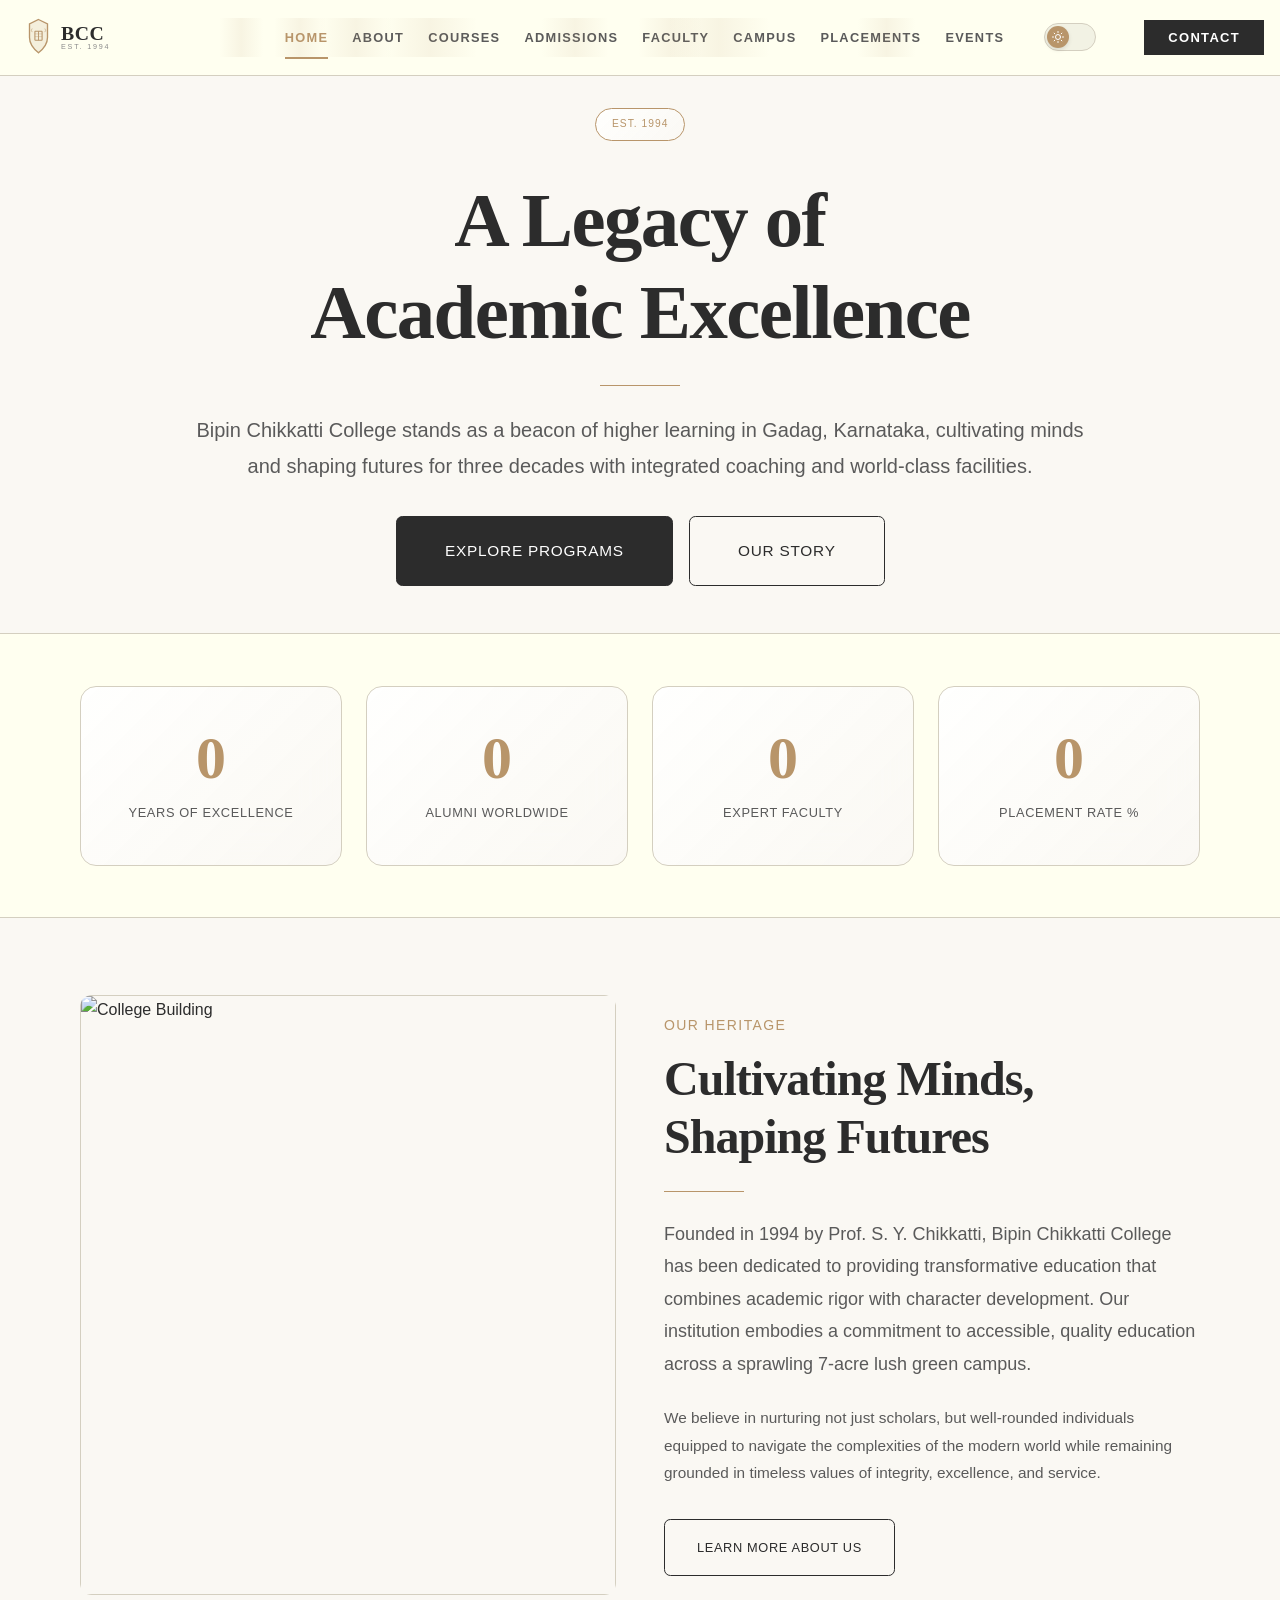
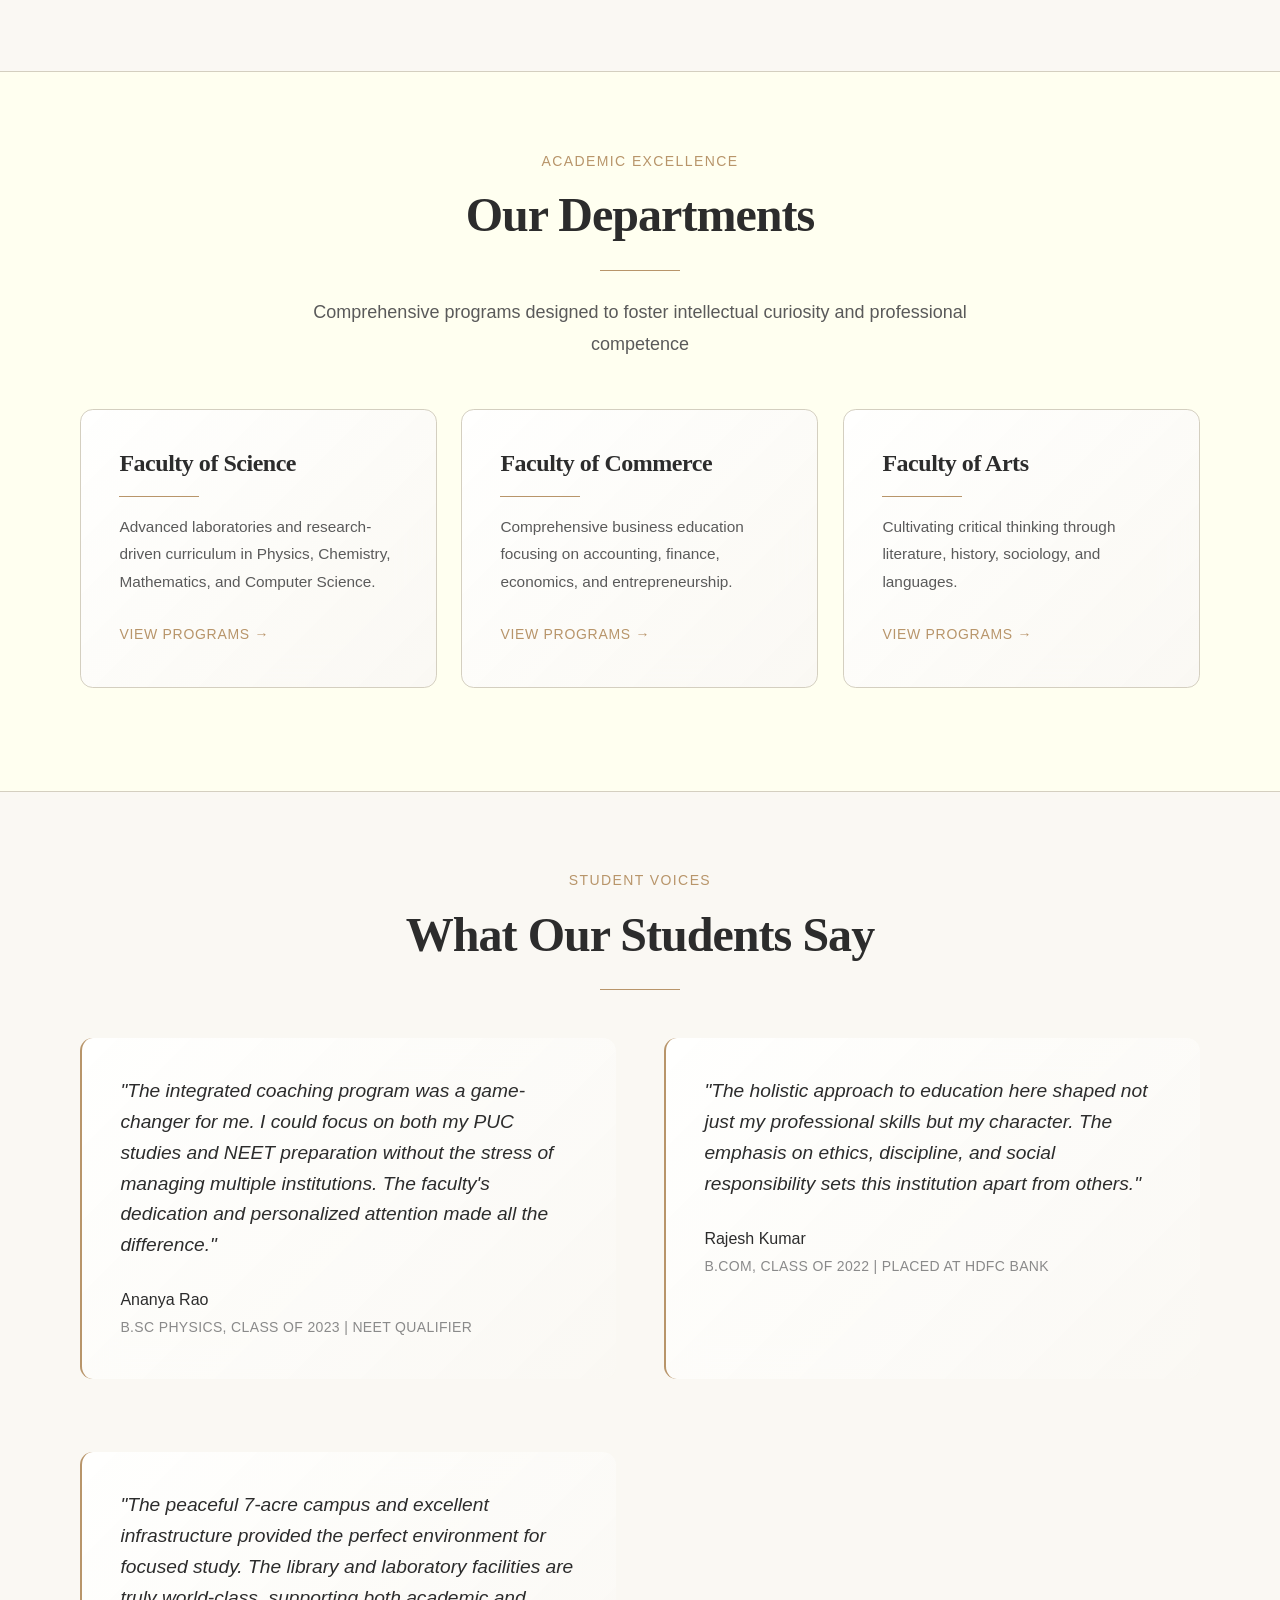
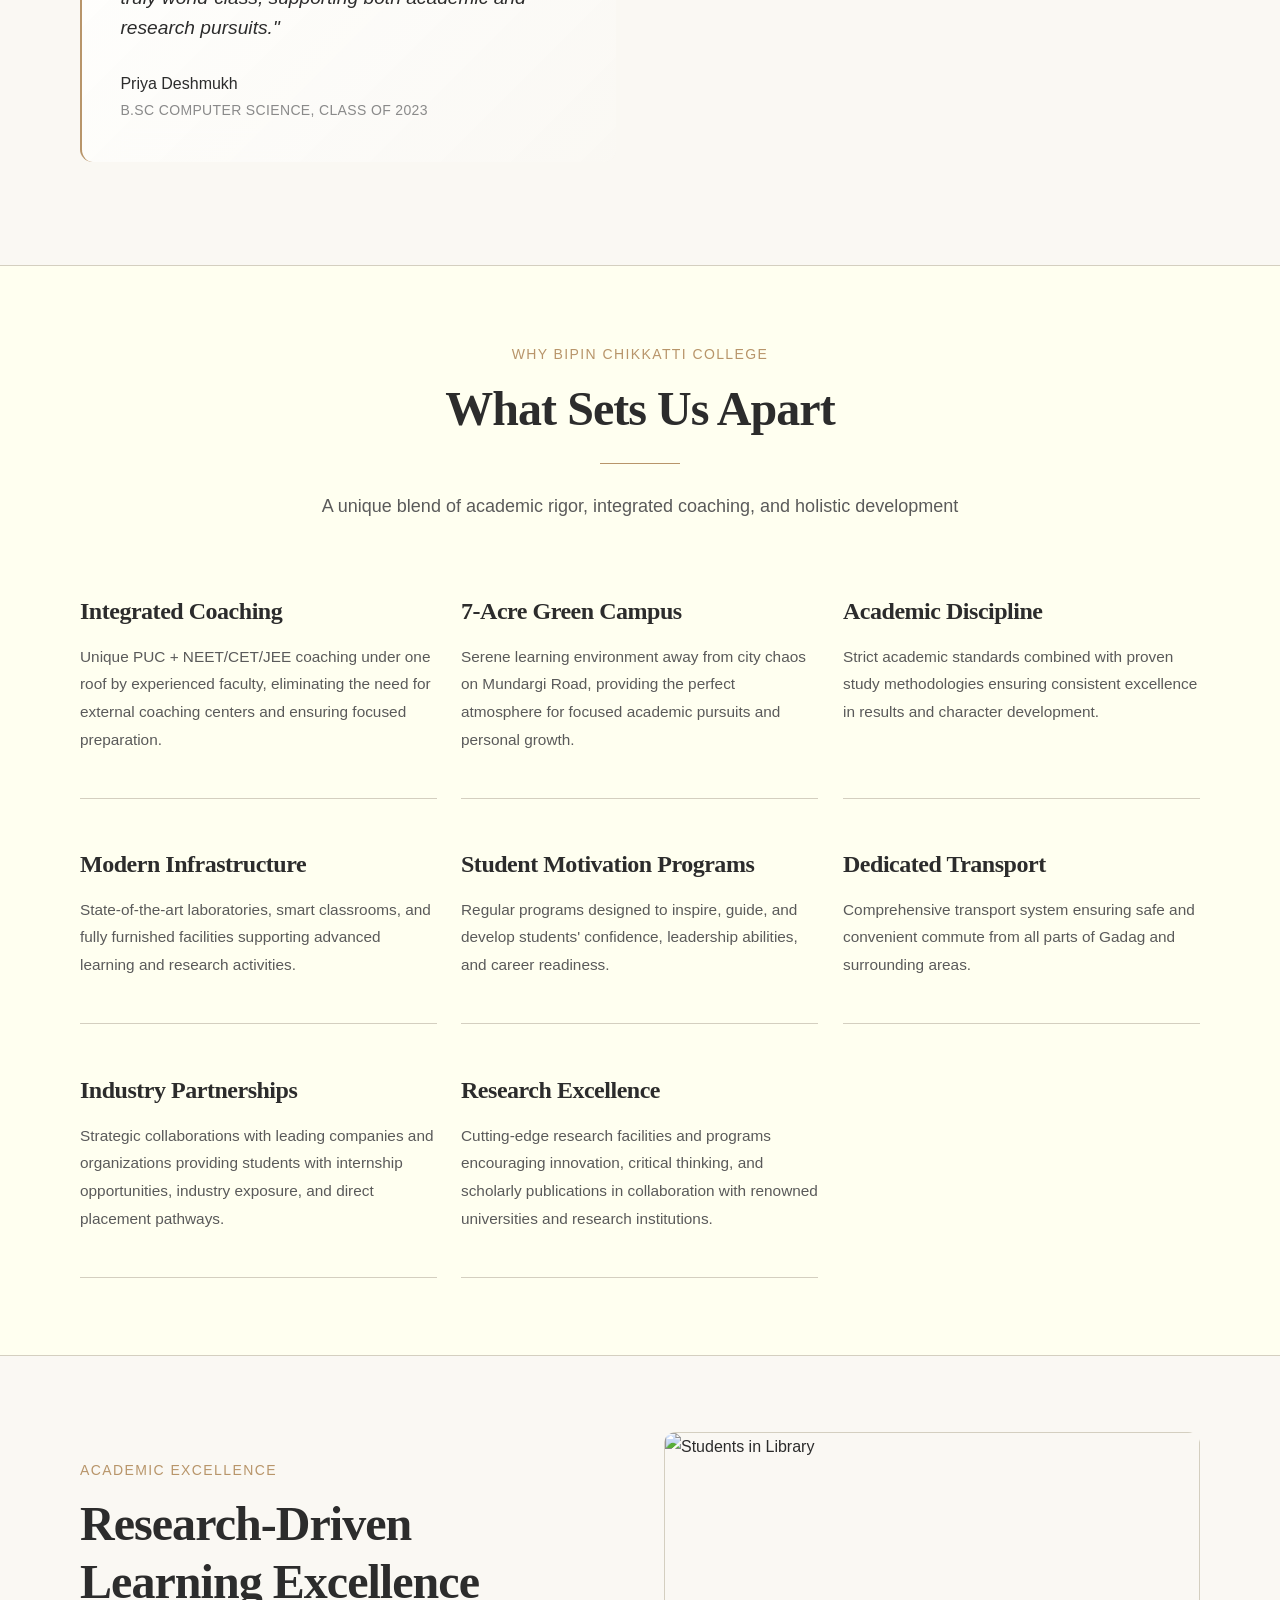
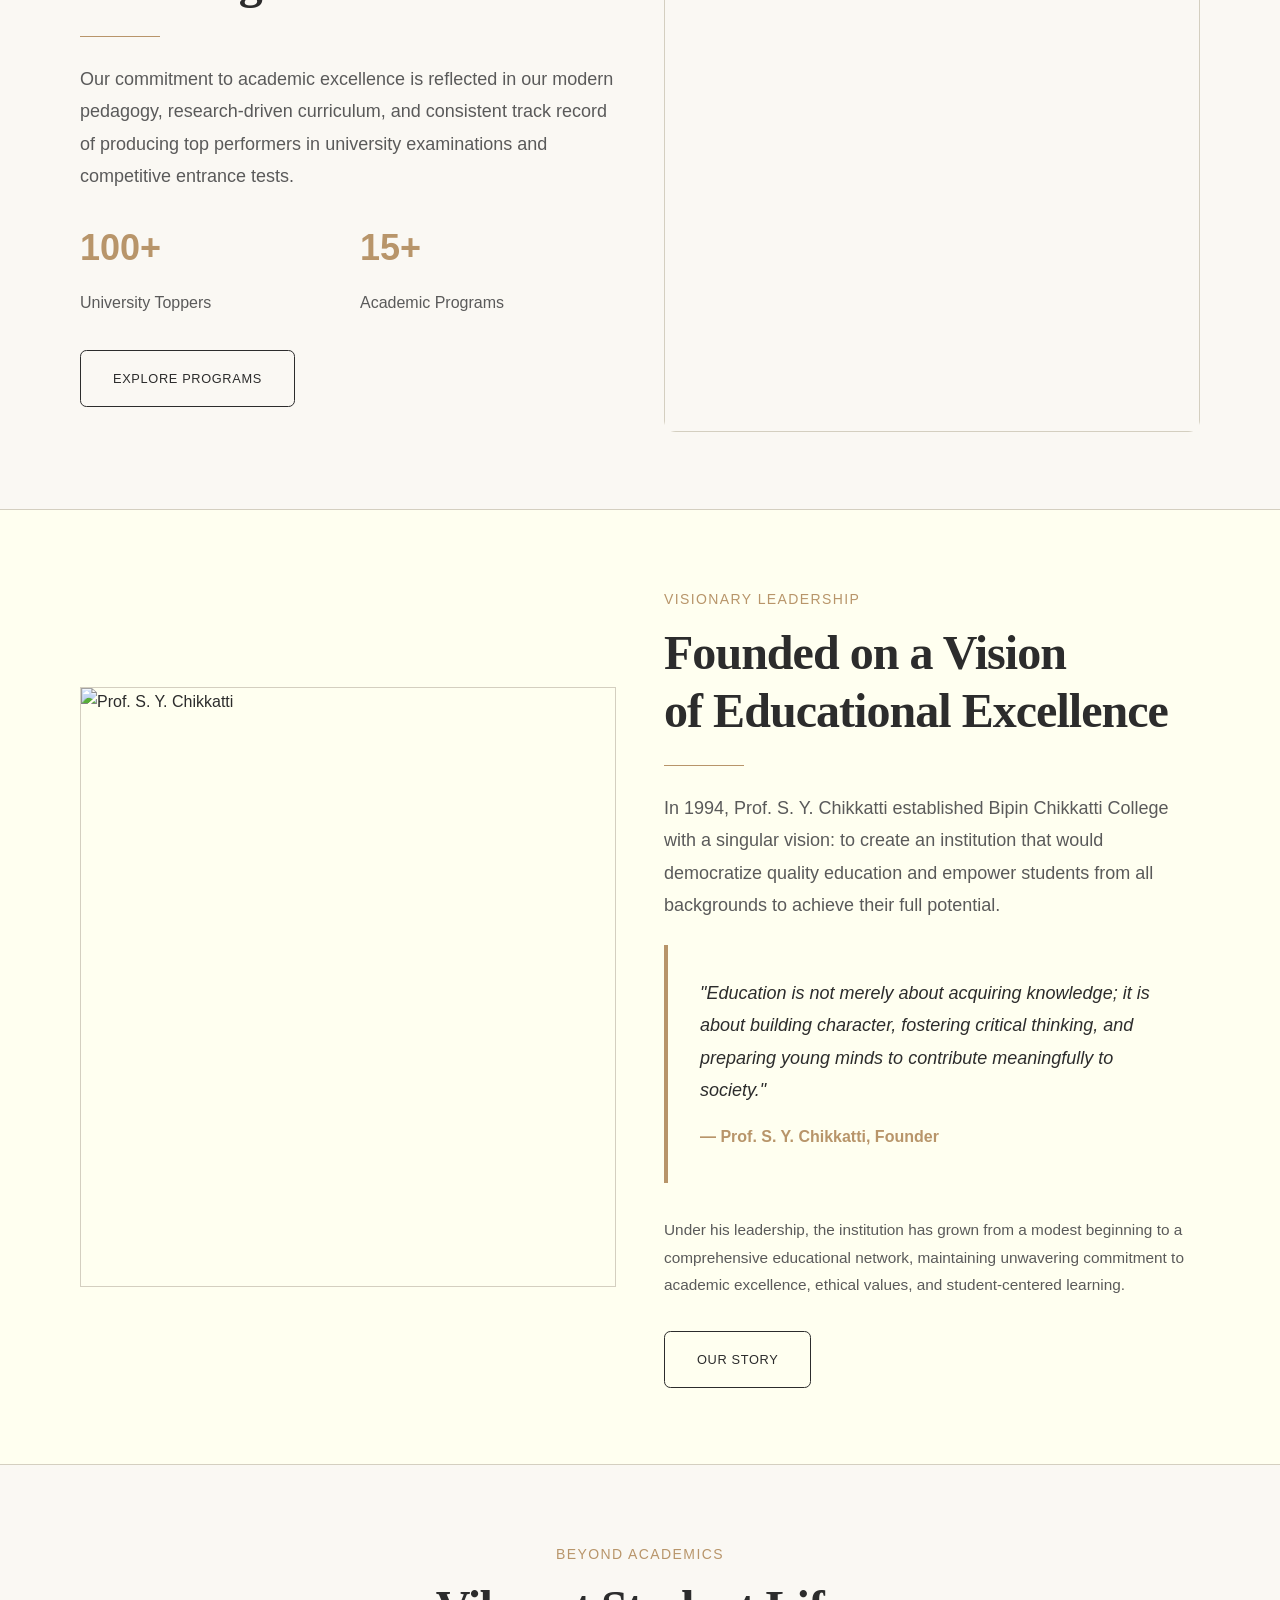
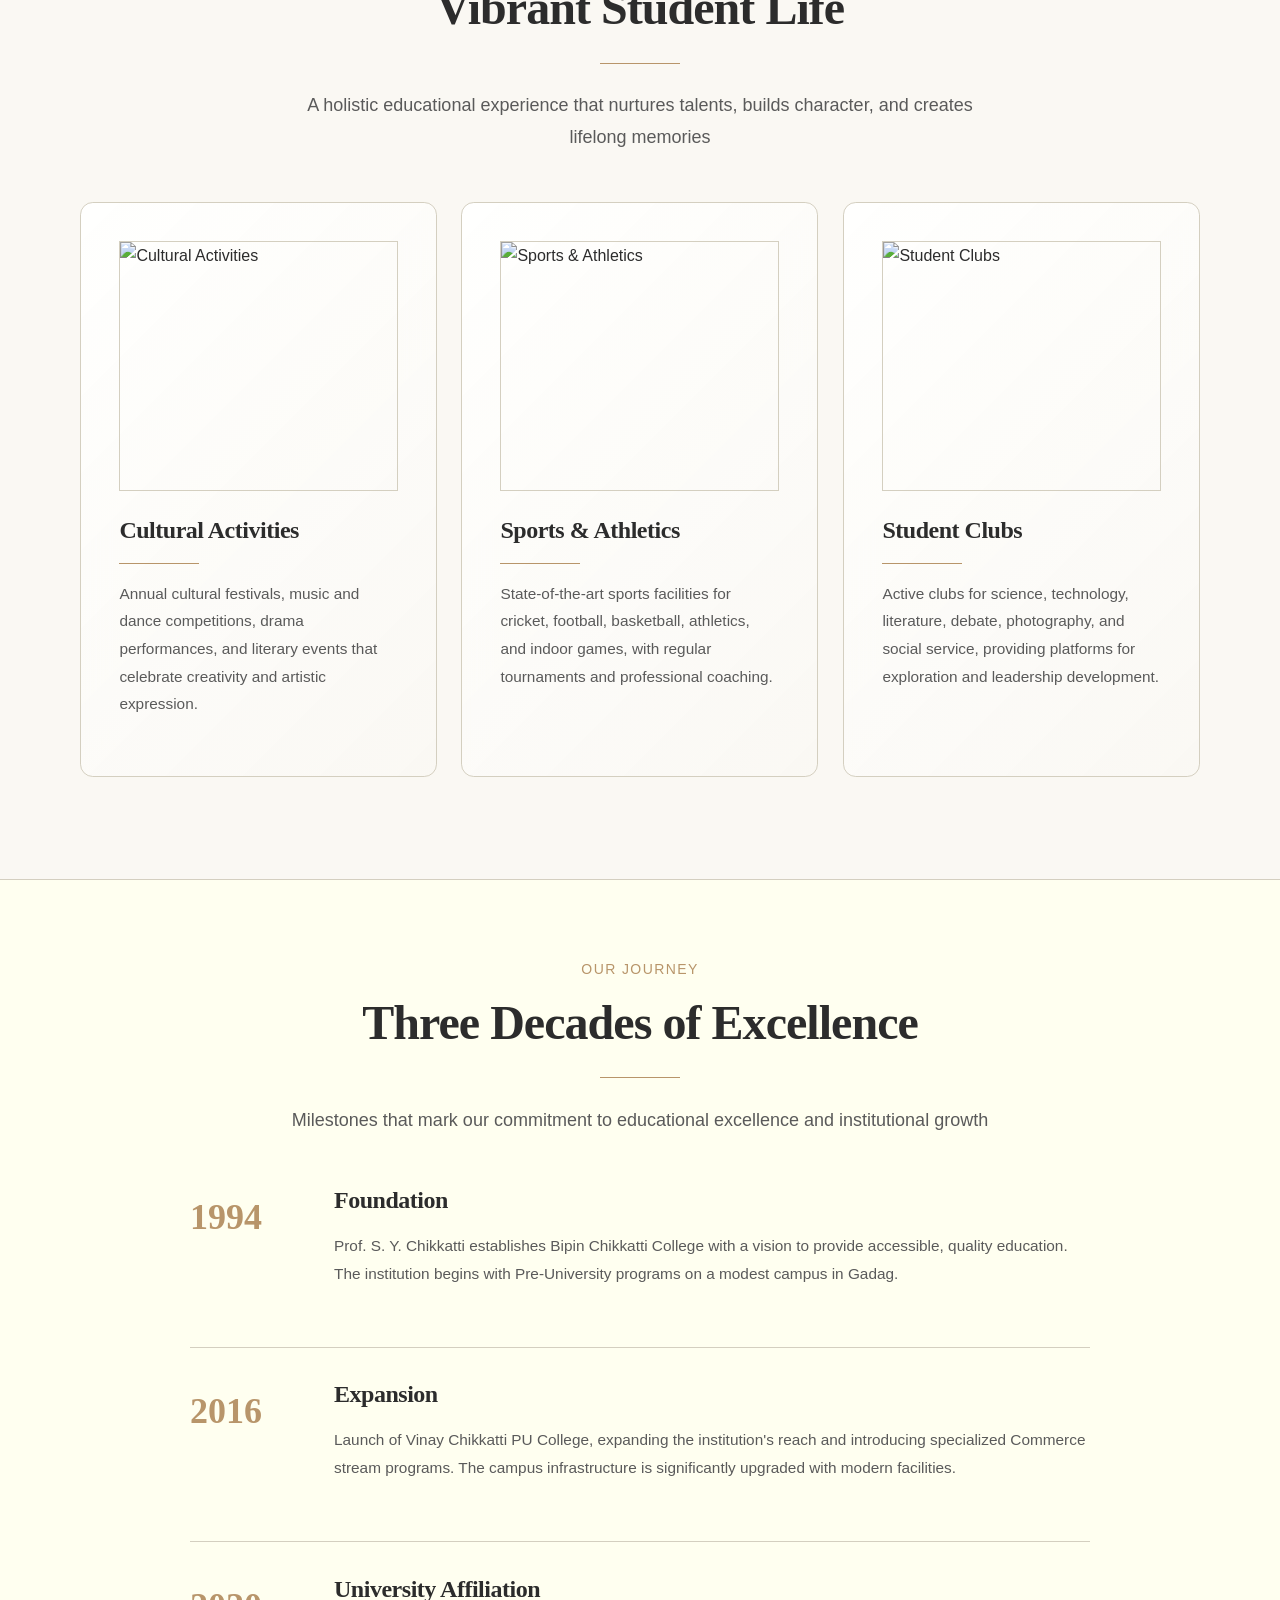
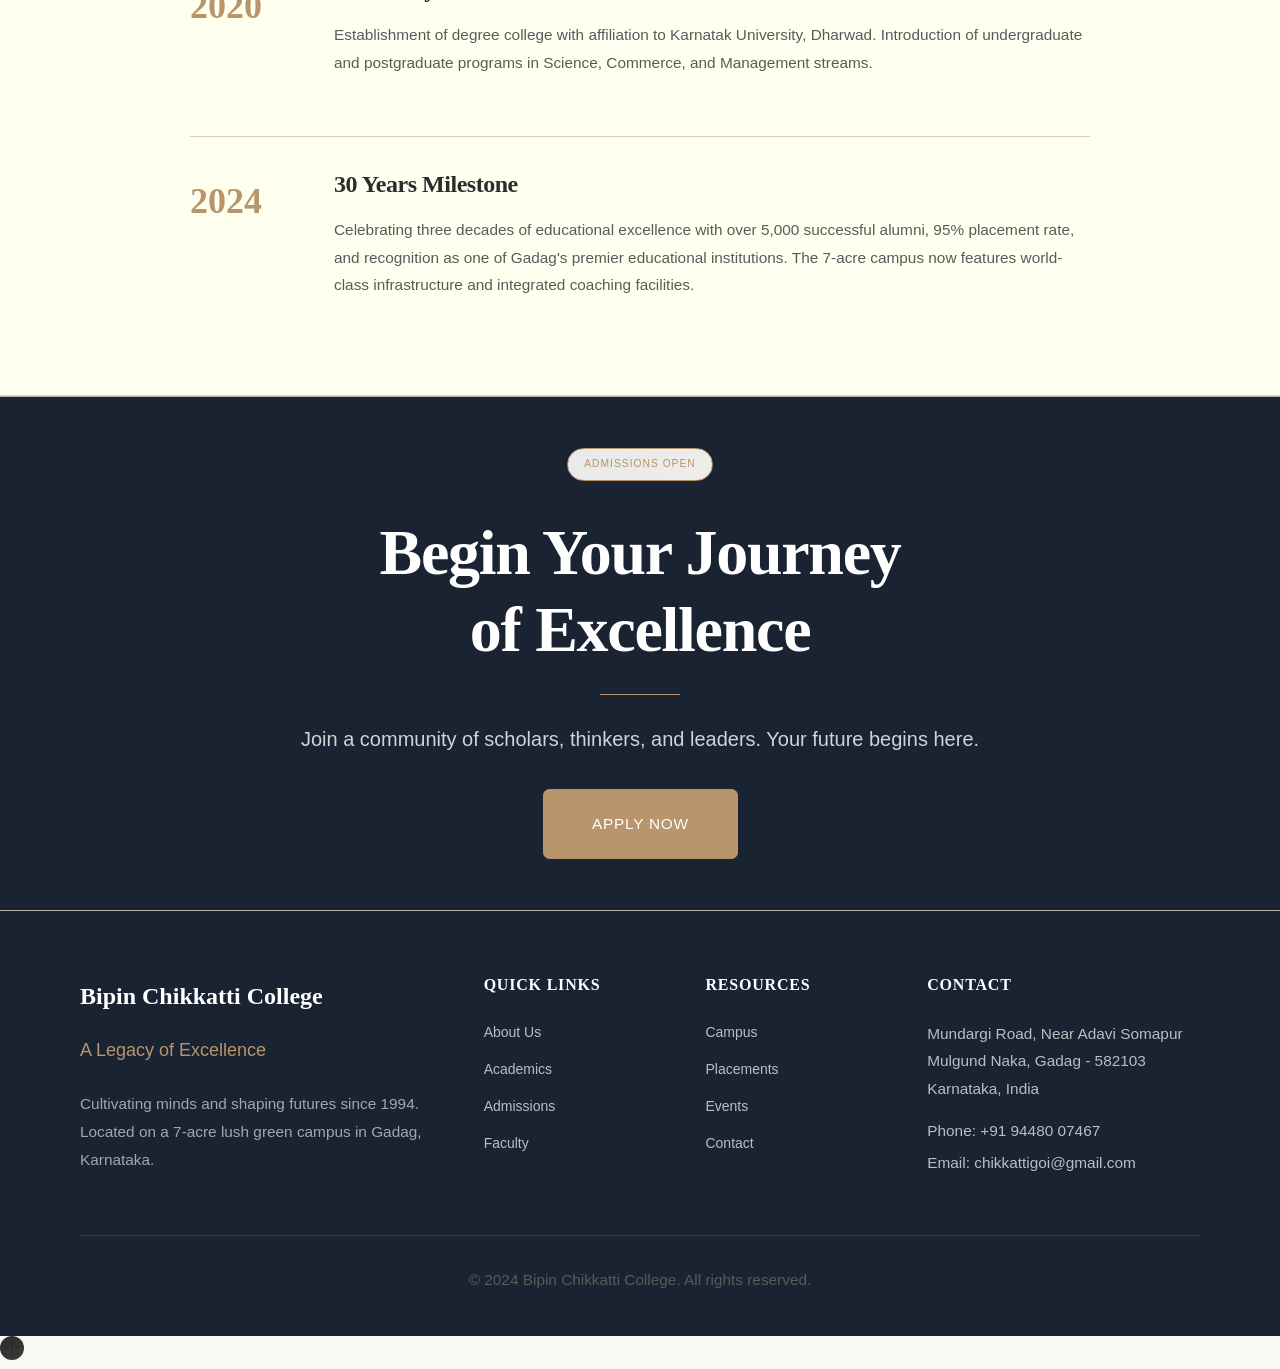
==== commit 74dea49b: "Fix: Restoration of navigation, removal of blocking loaders, and repair of layout broken by previous" ====
--- a/index.html
+++ b/index.html
@@ -27,7 +27,7 @@
     
     <!-- Critical CSS Preload -->
     <link rel="preload" href="css/production-optimized.css" as="style">
-    <link rel="preload" href="js/main-fixed.js" as="script">
+    
     
     <!-- Favicon -->
     <link rel="icon" type="image/svg+xml" href="data:image/svg+xml,<svg xmlns='http://www.w3.org/2000/svg' viewBox='0 0 100 100'><text y='.9em' font-size='90'>🎓</text></svg>">
@@ -58,14 +58,14 @@
     <div class="scroll-progress"></div>
     
     <!-- Navigation -->
-    <nav class="navbar">
+        <nav class="navbar">
         <div class="navbar-container">
             <a href="index.html" class="navbar-logo">
                 <img src="images/logo.svg" alt="Bipin Chikkatti College Logo">
             </a>
             
             <ul class="navbar-menu">
-                <li><a href="index.html" class="navbar-link active">Home</a></li>
+                <li><a href="index.html" class="navbar-link">Home</a></li>
                 <li><a href="about.html" class="navbar-link">About</a></li>
                 <li><a href="courses.html" class="navbar-link">Courses</a></li>
                 <li><a href="admissions.html" class="navbar-link">Admissions</a></li>
@@ -73,22 +73,18 @@
                 <li><a href="campus.html" class="navbar-link">Campus</a></li>
                 <li><a href="placements.html" class="navbar-link">Placements</a></li>
                 <li><a href="events.html" class="navbar-link">Events</a></li>
-                <li>
-                    <button class="navbar-theme-toggle" aria-label="Toggle theme">
-                        <svg class="sun-icon" viewBox="0 0 24 24" fill="none" stroke="currentColor" stroke-width="2" stroke-linecap="round" stroke-linejoin="round">
-                            <circle cx="12" cy="12" r="5"/>
-                            <line x1="12" y1="1" x2="12" y2="3"/>
-                            <line x1="12" y1="21" x2="12" y2="23"/>
-                            <line x1="4.22" y1="4.22" x2="5.64" y2="5.64"/>
-                            <line x1="18.36" y1="18.36" x2="19.78" y2="19.78"/>
-                            <line x1="1" y1="12" x2="3" y2="12"/>
-                            <line x1="21" y1="12" x2="23" y2="12"/>
-                            <line x1="4.22" y1="19.78" x2="5.64" y2="18.36"/>
-                            <line x1="18.36" y1="5.64" x2="19.78" y2="4.22"/>
-                        </svg>
-                        <svg class="moon-icon" viewBox="0 0 24 24" fill="none" stroke="currentColor" stroke-width="2" stroke-linecap="round" stroke-linejoin="round">
-                            <path d="M21 12.79A9 9 0 1 1 11.21 3 7 7 0 0 0 21 12.79z"/>
-                        </svg>
+                                <li>
+                    <button class="theme-switch" id="theme-toggle" aria-label="Toggle theme">
+                        <div class="theme-switch-track">
+                            <div class="theme-switch-handle">
+                                <svg class="sun-icon" viewBox="0 0 24 24" fill="none" stroke="currentColor" stroke-width="2" stroke-linecap="round" stroke-linejoin="round">
+                                    <circle cx="12" cy="12" r="5"/><line x1="12" y1="1" x2="12" y2="3"/><line x1="12" y1="21" x2="12" y2="23"/><line x1="4.22" y1="4.22" x2="5.64" y2="5.64"/><line x1="18.36" y1="18.36" x2="19.78" y2="19.78"/><line x1="1" y1="12" x2="3" y2="12"/><line x1="21" y1="12" x2="23" y2="12"/><line x1="4.22" y1="19.78" x2="5.64" y2="18.36"/><line x1="18.36" y1="5.64" x2="19.78" y2="4.22"/>
+                                </svg>
+                                <svg class="moon-icon" viewBox="0 0 24 24" fill="none" stroke="currentColor" stroke-width="2" stroke-linecap="round" stroke-linejoin="round">
+                                    <path d="M21 12.79A9 9 0 1 1 11.21 3 7 7 0 0 0 21 12.79z"/>
+                                </svg>
+                            </div>
+                        </div>
                     </button>
                 </li>
                 <li><a href="contact.html" class="navbar-cta">Contact</a></li>
@@ -583,7 +579,7 @@
     </button>
     
     <!-- Scripts -->
-    <script src="js/main-fixed.js"></script>
+    <script src="js/main.js"></script>
     
     <style>
         @media (max-width: 1024px) {
@@ -596,3 +592,6 @@
     
 </body>
 </html>
+
+
+
--- a/css/main.css
+++ b/css/main.css
@@ -31,13 +31,13 @@
 /* Hero sections should start immediately after navbar */
 .page-wrapper > section:first-child {
   margin-top: 0;
-  padding-top: 76px;
-  min-height: calc(100vh - 76px);
+  padding-top: 80px;
+  min-height: calc(100vh - 80px);
 }
 
 /* Ensure proper spacing for non-hero first sections */
 .page-wrapper > section:first-child:not([style*="min-height"]) {
-  margin-top: 76px;
+  margin-top: 80px;
   padding-top: var(--section-padding);
 }
 
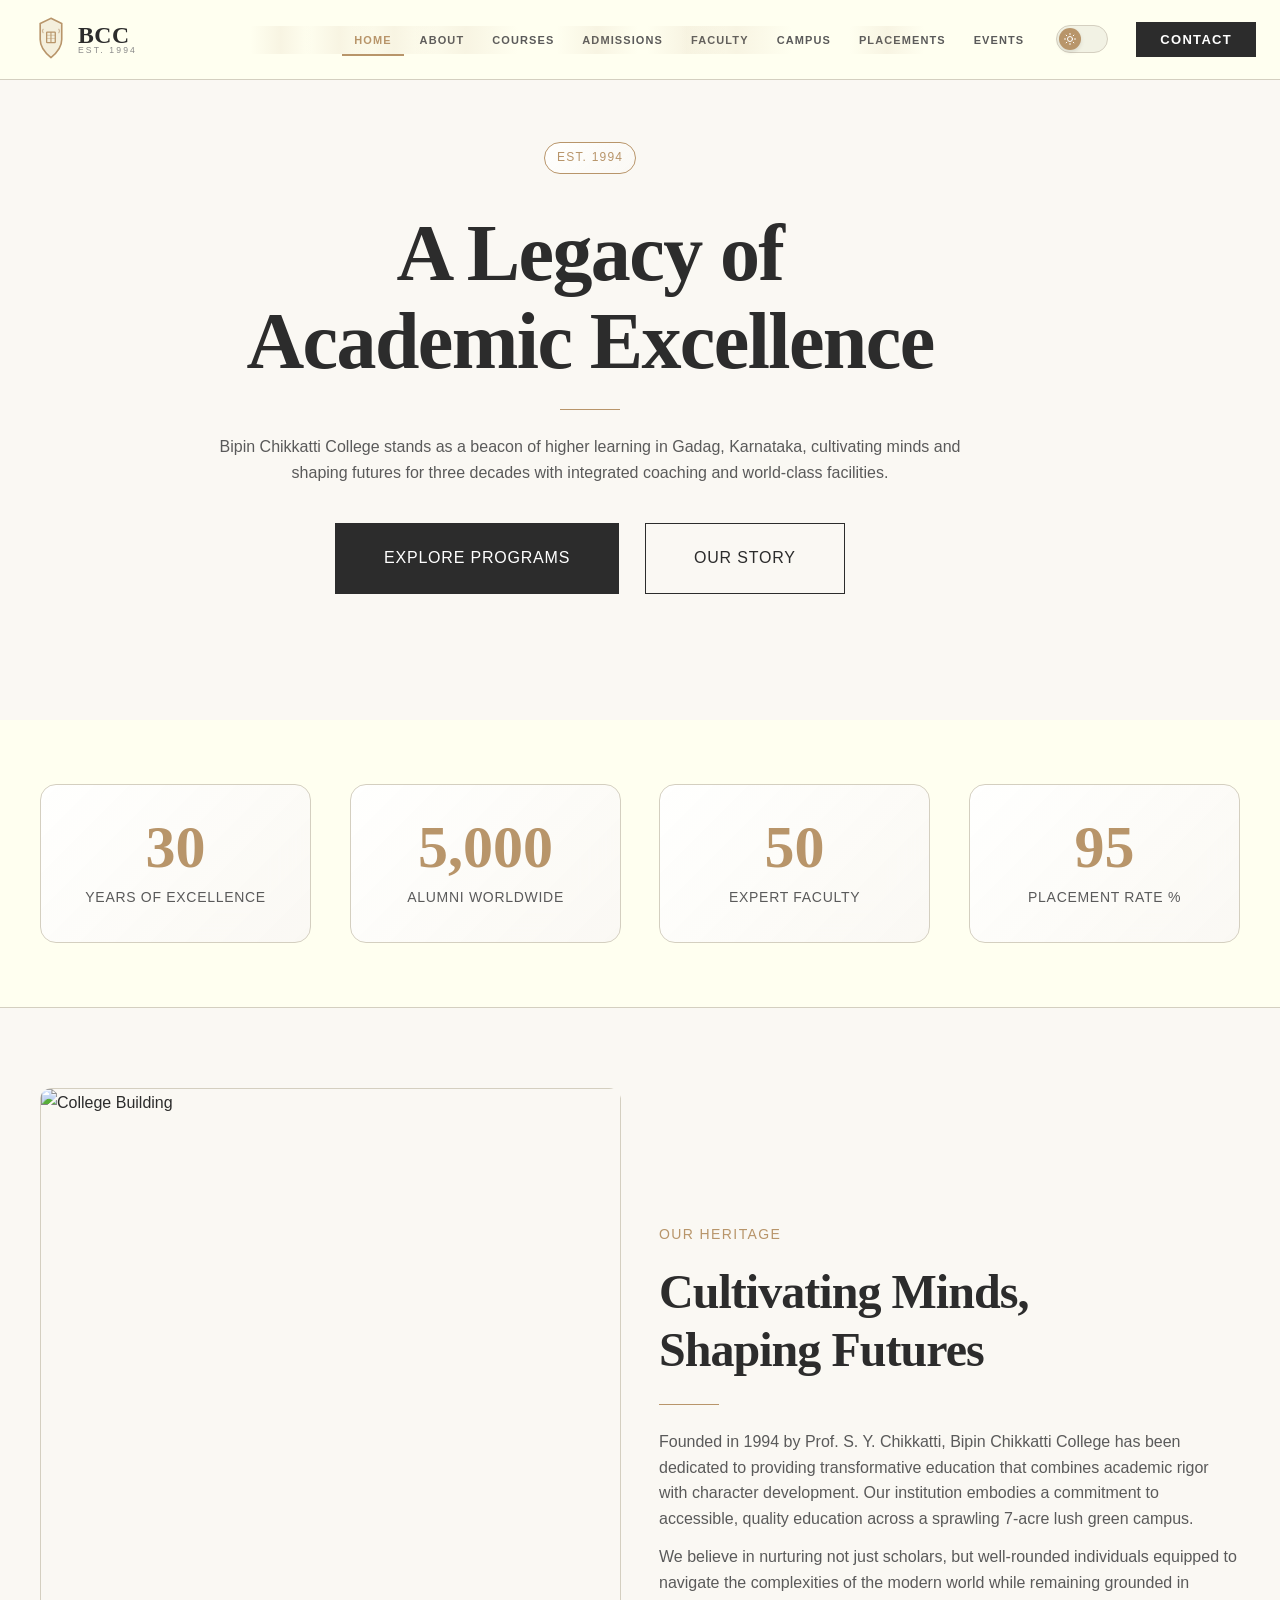
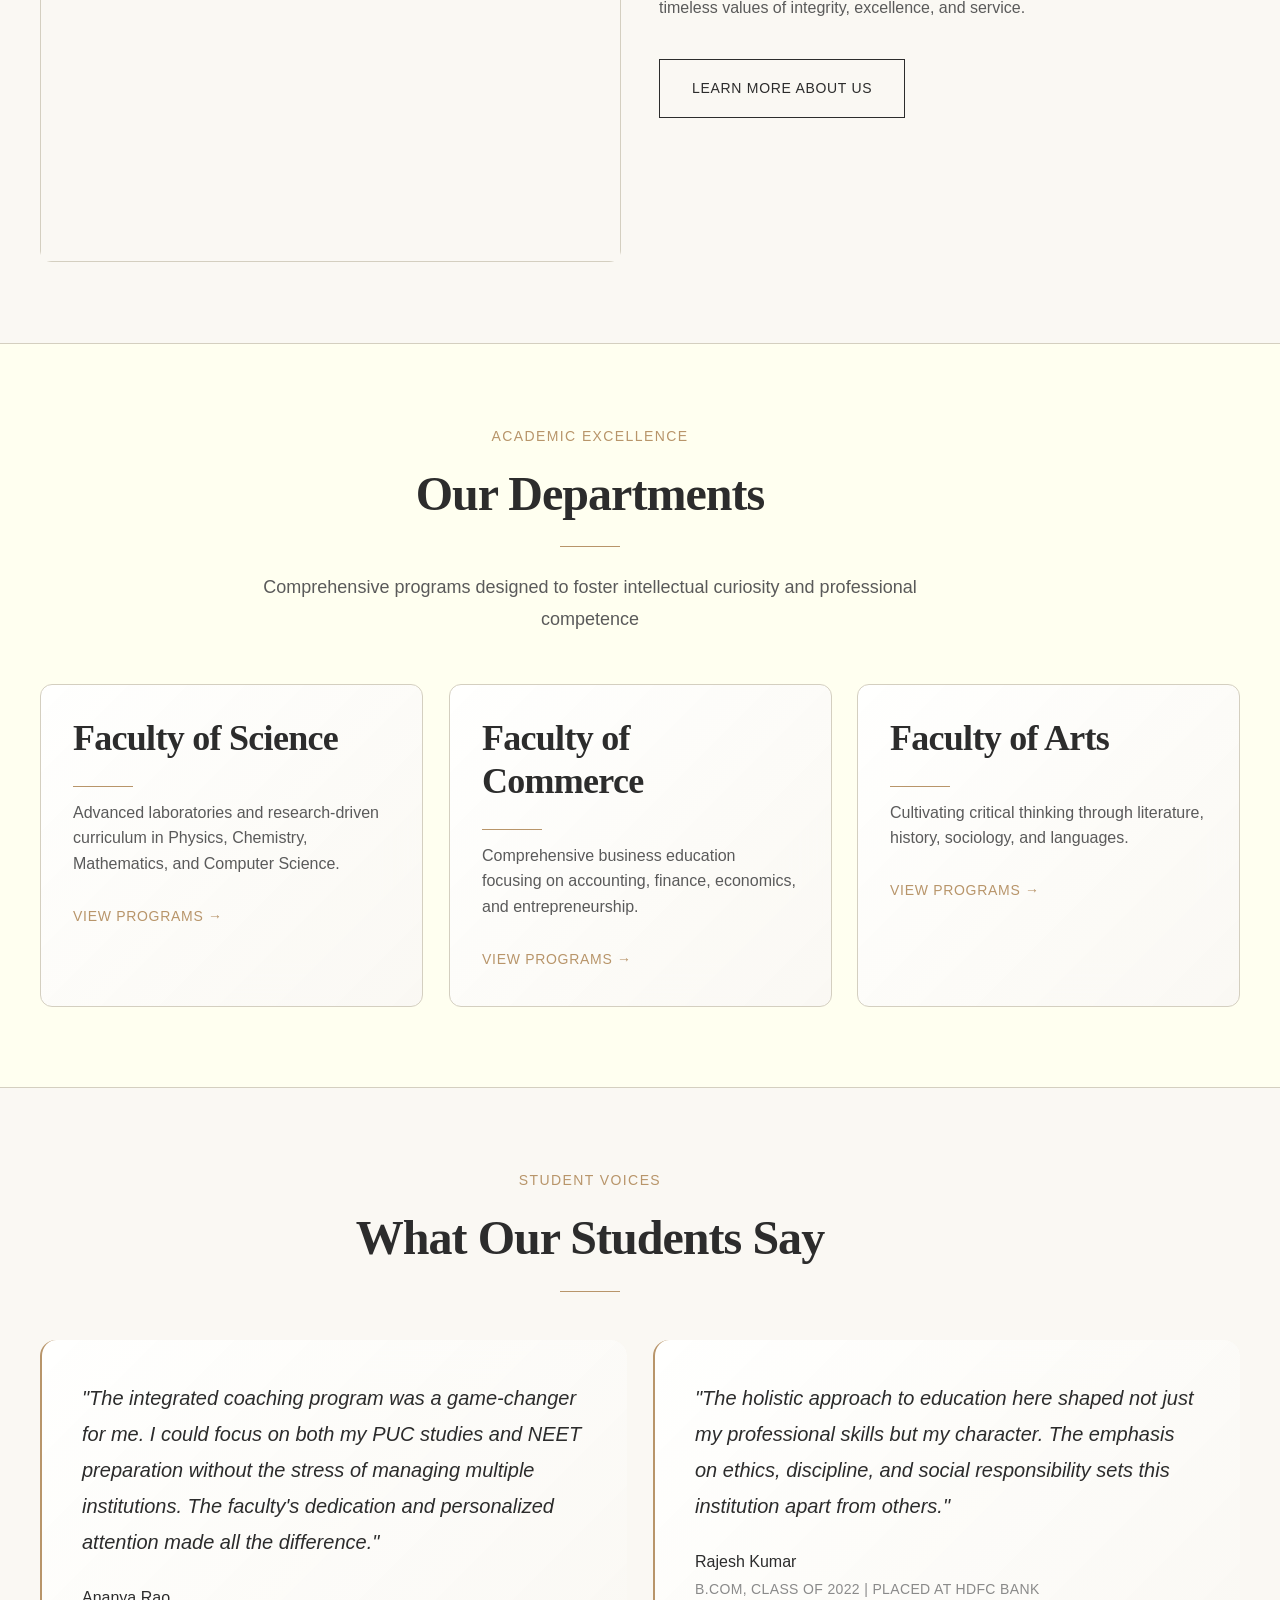
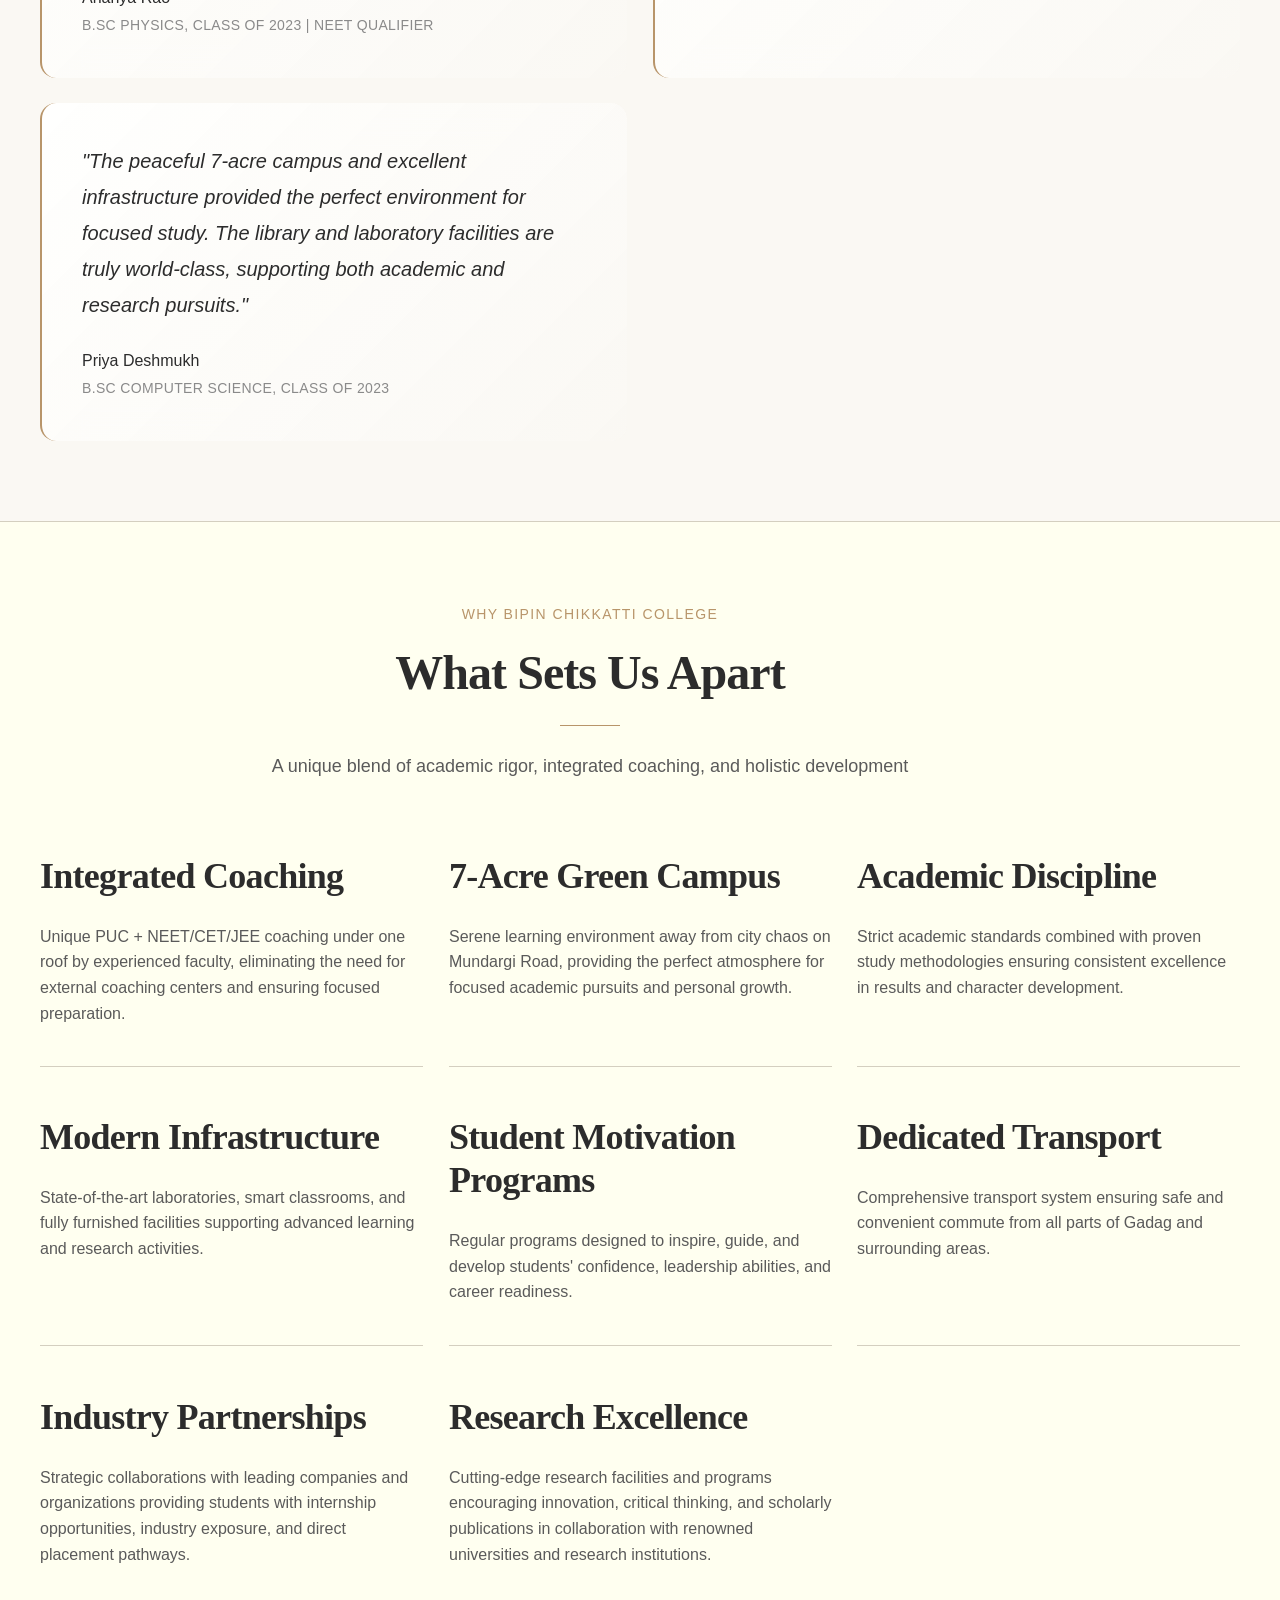
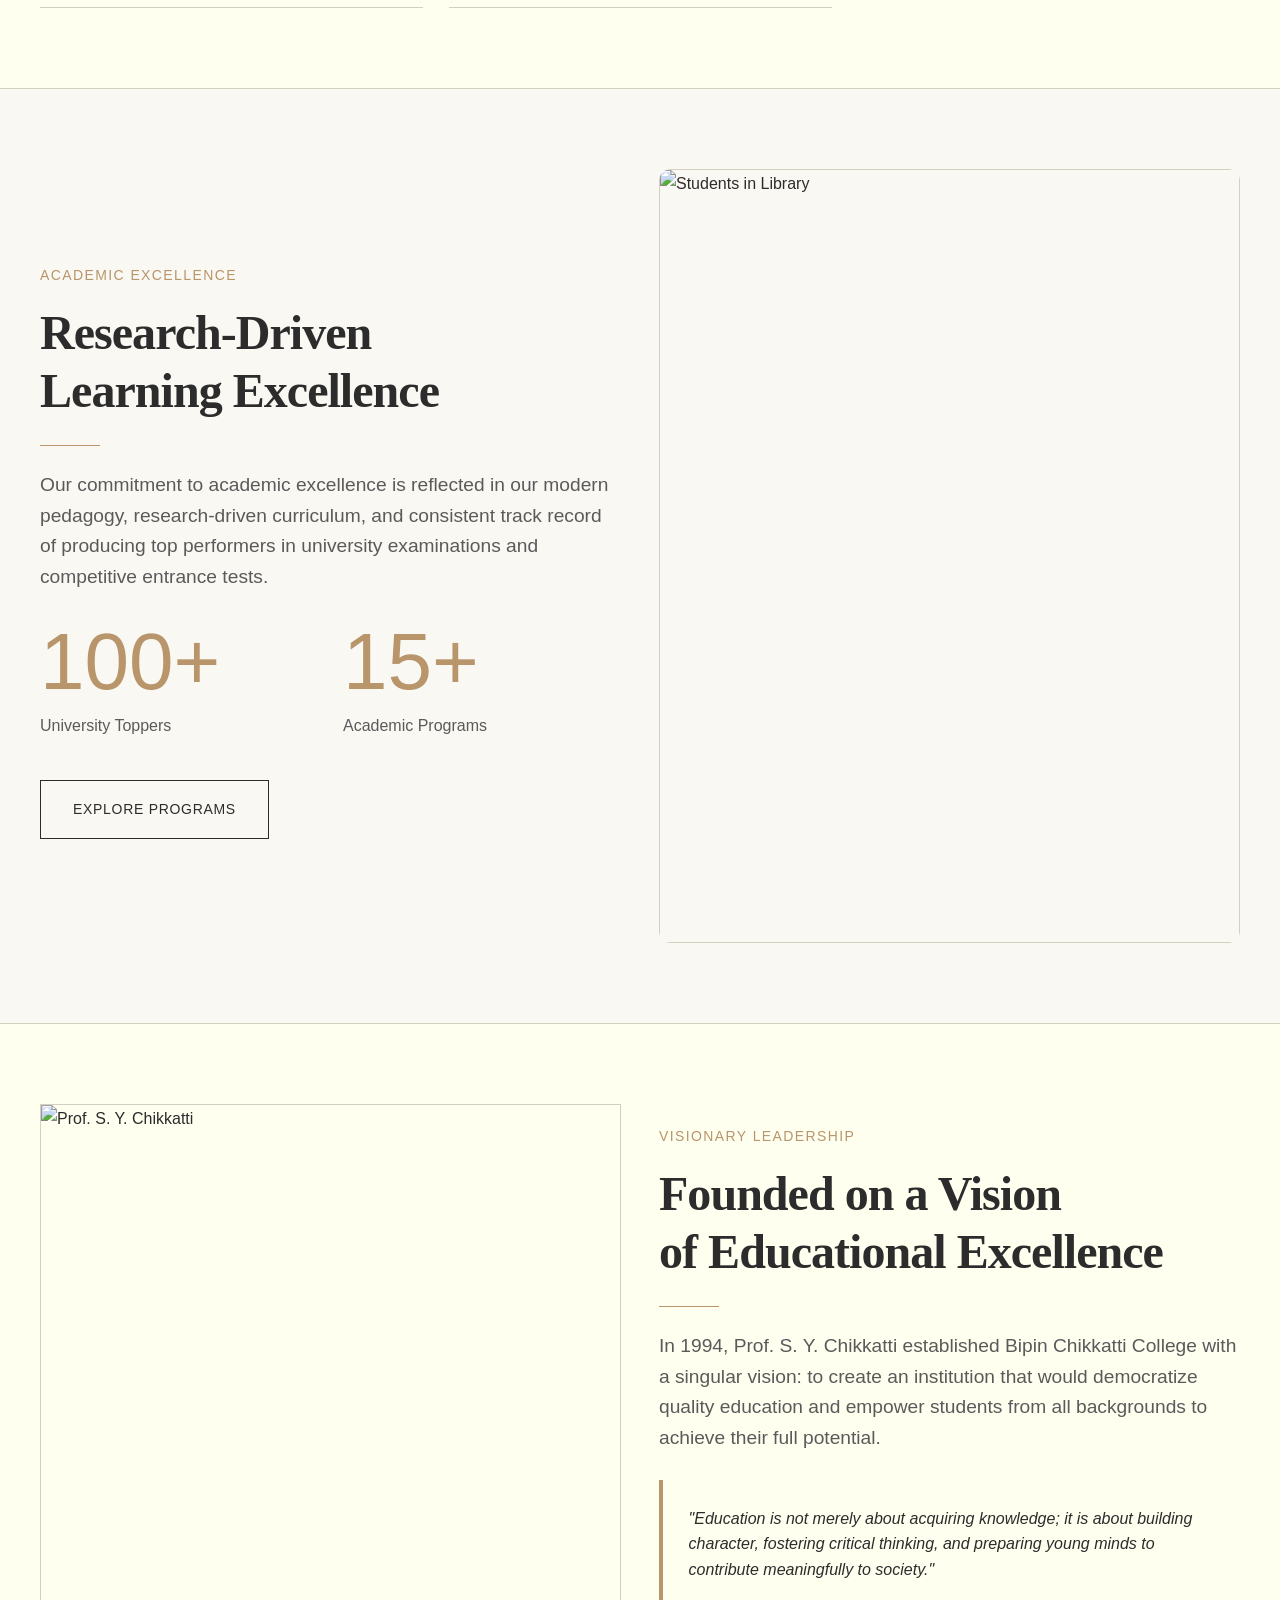
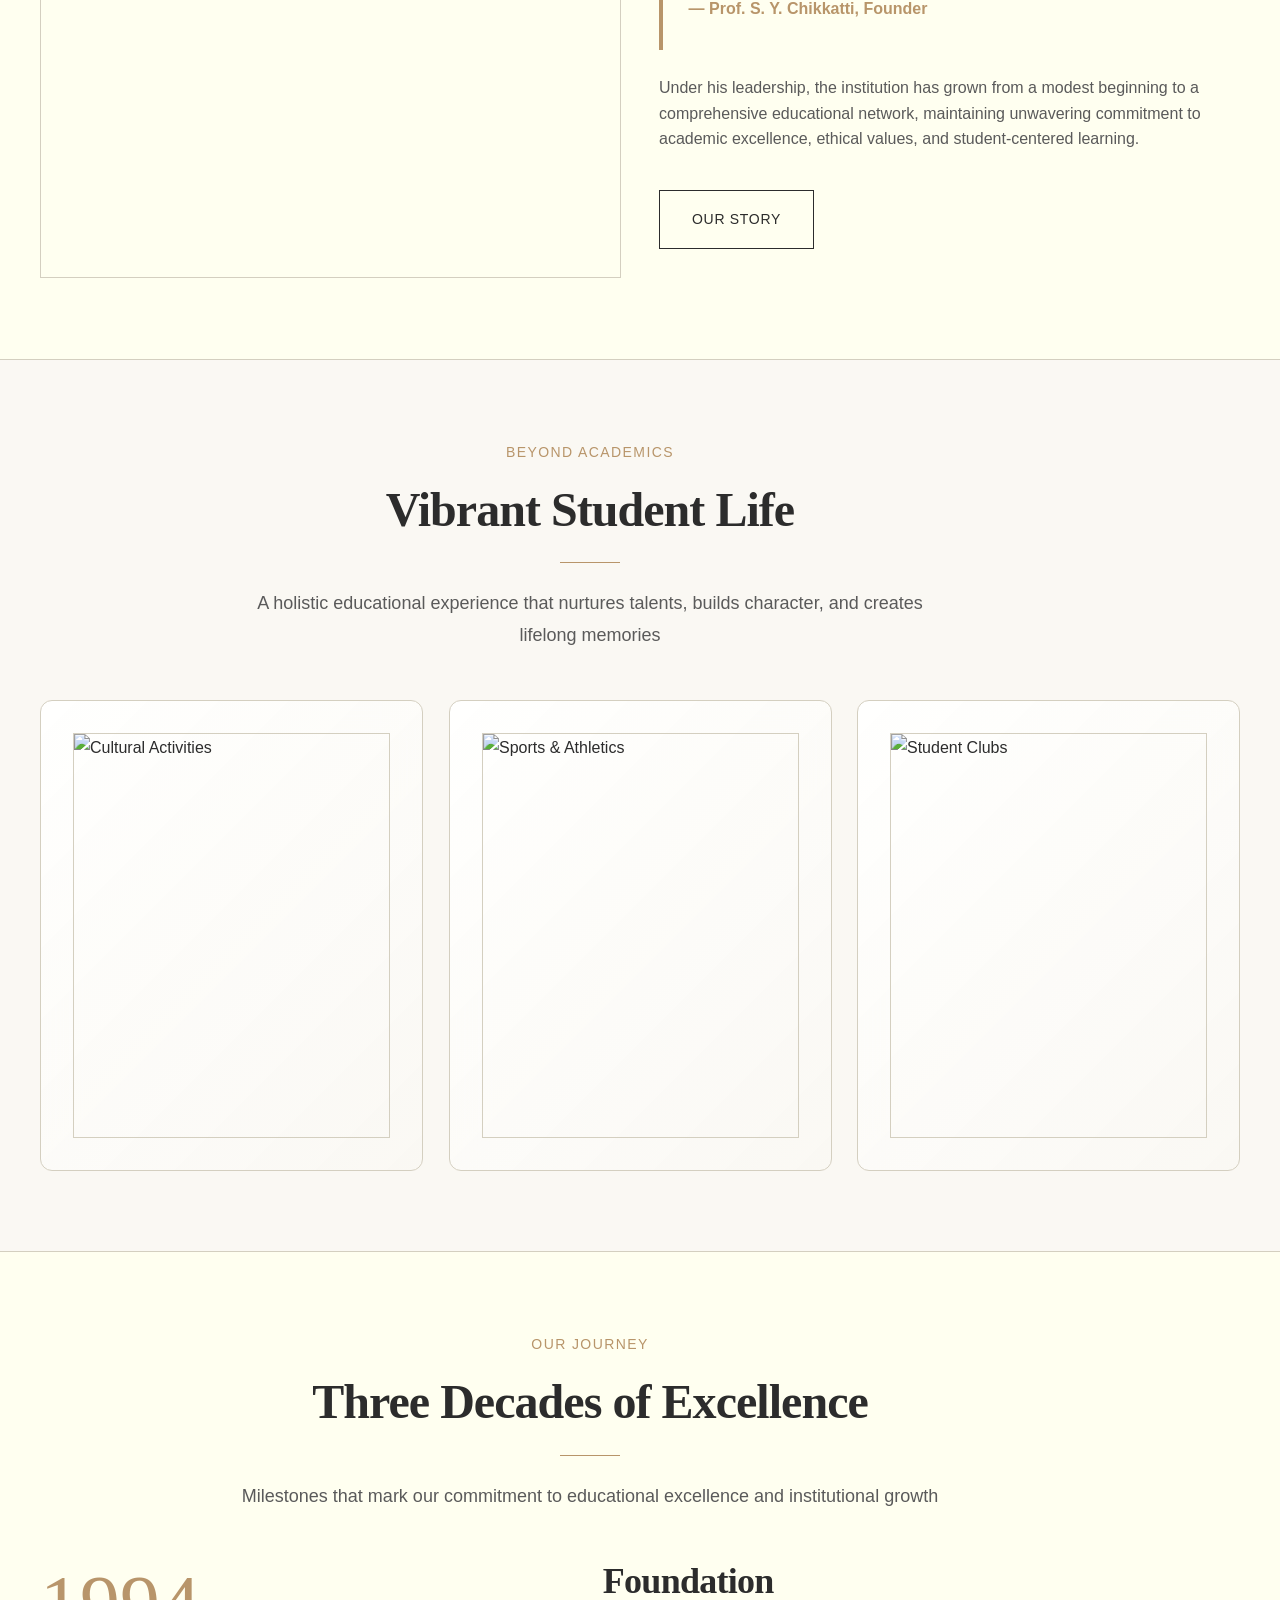
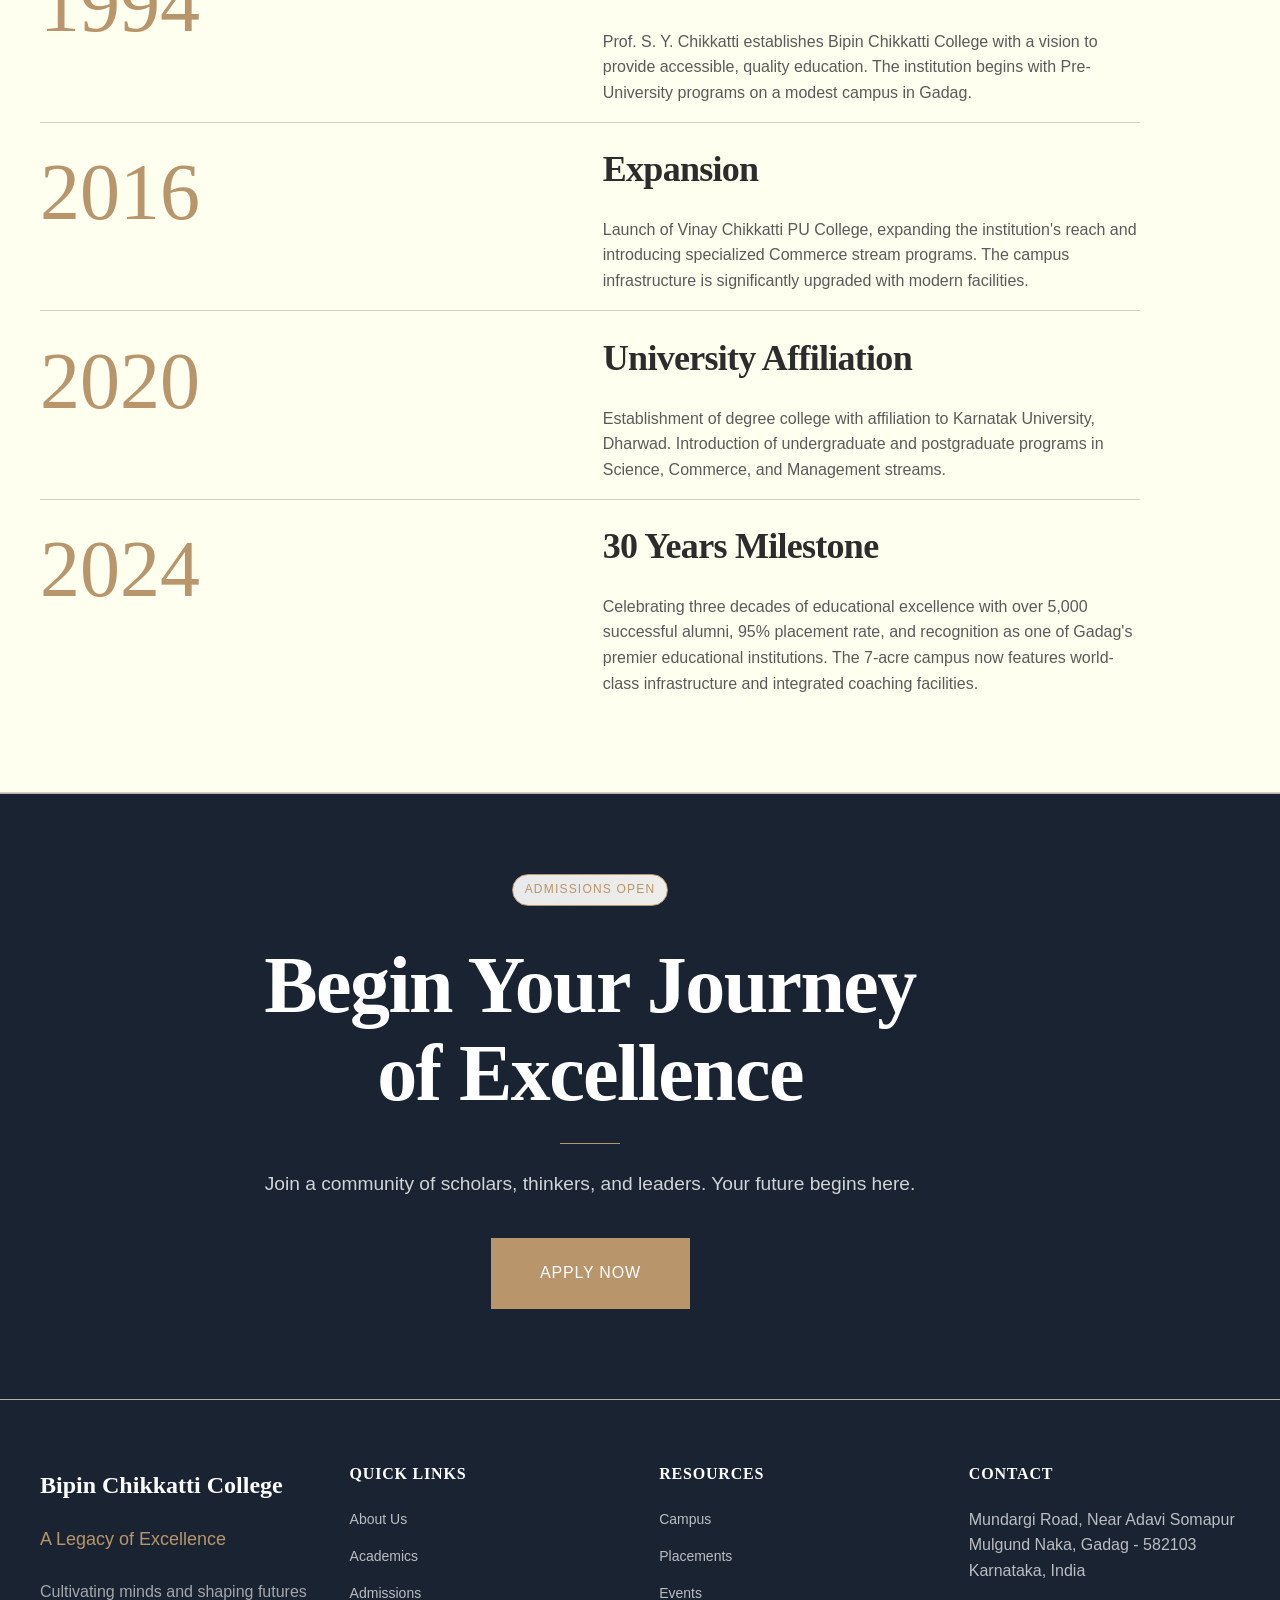
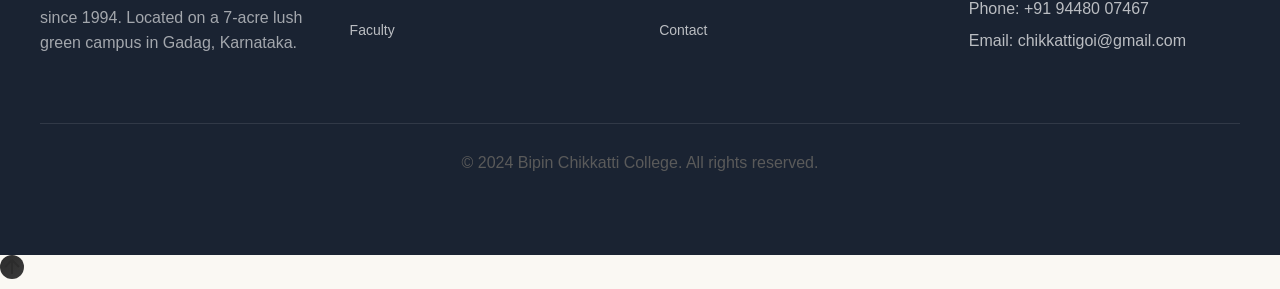
==== commit b5d96aa5: "feat: complete responsiveness overhaul and counter animation fix" ====
--- a/index.html
+++ b/index.html
@@ -24,10 +24,6 @@
     <link rel="dns-prefetch" href="//fonts.gstatic.com">
     <link rel="preconnect" href="https://fonts.googleapis.com" crossorigin>
     <link rel="preconnect" href="https://fonts.gstatic.com" crossorigin>
-    
-    <!-- Critical CSS Preload -->
-    <link rel="preload" href="css/production-optimized.css" as="style">
-    
     
     <!-- Favicon -->
     <link rel="icon" type="image/svg+xml" href="data:image/svg+xml,<svg xmlns='http://www.w3.org/2000/svg' viewBox='0 0 100 100'><text y='.9em' font-size='90'>🎓</text></svg>">
@@ -58,7 +54,7 @@
     <div class="scroll-progress"></div>
     
     <!-- Navigation -->
-        <nav class="navbar">
+    <nav class="navbar">
         <div class="navbar-container">
             <a href="index.html" class="navbar-logo">
                 <img src="images/logo.svg" alt="Bipin Chikkatti College Logo">
@@ -73,7 +69,7 @@
                 <li><a href="campus.html" class="navbar-link">Campus</a></li>
                 <li><a href="placements.html" class="navbar-link">Placements</a></li>
                 <li><a href="events.html" class="navbar-link">Events</a></li>
-                                <li>
+                <li>
                     <button class="theme-switch" id="theme-toggle" aria-label="Toggle theme">
                         <div class="theme-switch-track">
                             <div class="theme-switch-handle">
@@ -102,18 +98,18 @@
     <main class="page-wrapper">
         
         <!-- Hero Section -->
-        <section style="min-height: 60vh; display: flex; align-items: center; background-color: var(--color-cream); border-bottom: var(--border-width) solid var(--color-border);">
-            <div class="container">
-                <div style="max-width: 900px; margin: 0 auto; text-align: center;">
+        <section class="section flex items-center" style="min-height: 80vh;">
+            <div class="container">
+                <div class="text-center container-narrow">
                     <span class="badge reveal">Est. 1994</span>
-                    <h1 class="reveal delay-100" style="margin-top: var(--space-6); margin-bottom: var(--space-5); font-size: clamp(3rem, 6vw, 5rem);">
+                    <h1 class="reveal delay-100 display-2" style="margin-top: var(--s-md); margin-bottom: var(--s-sm);">
                         A Legacy of<br>Academic Excellence
                     </h1>
                     <div class="divider reveal delay-200"></div>
-                    <p class="reveal delay-300" style="font-size: var(--text-xl); color: var(--color-text-secondary); margin-bottom: var(--space-8); line-height: var(--leading-relaxed);">
+                    <p class="reveal delay-300" style="margin-bottom: var(--s-lg); max-width: 800px; margin-left: auto; margin-right: auto;">
                         Bipin Chikkatti College stands as a beacon of higher learning in Gadag, Karnataka, cultivating minds and shaping futures for three decades with integrated coaching and world-class facilities.
                     </p>
-                    <div class="reveal delay-400" style="display: flex; gap: var(--space-4); justify-content: center; flex-wrap: wrap;">
+                    <div class="reveal delay-400 flex flex-wrap justify-center gap-md">
                         <a href="courses.html" class="btn btn-primary btn-lg">Explore Programs</a>
                         <a href="about.html" class="btn btn-outline btn-lg">Our Story</a>
                     </div>
@@ -124,7 +120,7 @@
         <!-- Stats Section -->
         <section class="section" style="background-color: var(--color-ivory); border-bottom: var(--border-width) solid var(--color-border);">
             <div class="container">
-                <div style="display: grid; grid-template-columns: repeat(auto-fit, minmax(250px, 1fr)); gap: var(--space-8);">
+                <div class="grid grid-cols-2-md grid-cols-4-lg gap-lg">
                     <div class="stat-card reveal">
                         <div class="stat-number" data-counter="30">0</div>
                         <div class="stat-label">Years of Excellence</div>
@@ -146,22 +142,22 @@
         </section>
         
         <!-- Introduction Section -->
-        <section class="section-lg" style="background-color: var(--color-cream);">
-            <div class="container">
-                <div style="display: grid; grid-template-columns: 1fr 1fr; gap: var(--space-20); align-items: center;">
+        <section class="section-lg">
+            <div class="container">
+                <div class="grid grid-cols-1 grid-cols-2-md gap-lg items-center">
                     <div class="reveal-left image-zoom">
-                        <img src="https://images.unsplash.com/photo-1562774053-701939374585?w=800&h=900&fit=crop" alt="College Building" style="width: 100%; height: 600px; object-fit: cover; border: var(--border-width) solid var(--color-border);">
-                    </div>
-                    <div>
+                        <img src="https://images.unsplash.com/photo-1562774053-701939374585?w=800&h=900&fit=crop" alt="College Building" class="img-cover aspect-portrait" style="border: var(--border-width) solid var(--color-border);">
+                    </div>
+                    <div class="reveal delay-100">
                         <span class="section-label reveal">Our Heritage</span>
-                        <h2 class="reveal delay-100" style="margin-bottom: var(--space-6);">
+                        <h2 class="reveal delay-100" style="margin-bottom: var(--s-md);">
                             Cultivating Minds,<br>Shaping Futures
                         </h2>
                         <div class="divider divider-left reveal delay-200"></div>
-                        <p class="reveal delay-300" style="font-size: var(--text-lg); margin-bottom: var(--space-6); line-height: var(--leading-relaxed);">
+                        <p class="reveal delay-300" style="margin-bottom: var(--s-sm);">
                             Founded in 1994 by Prof. S. Y. Chikkatti, Bipin Chikkatti College has been dedicated to providing transformative education that combines academic rigor with character development. Our institution embodies a commitment to accessible, quality education across a sprawling 7-acre lush green campus.
                         </p>
-                        <p class="reveal delay-400" style="margin-bottom: var(--space-8); line-height: var(--leading-relaxed);">
+                        <p class="reveal delay-400" style="margin-bottom: var(--s-lg);">
                             We believe in nurturing not just scholars, but well-rounded individuals equipped to navigate the complexities of the modern world while remaining grounded in timeless values of integrity, excellence, and service.
                         </p>
                         <a href="about.html" class="btn btn-outline reveal delay-500">Learn More About Us</a>
@@ -173,7 +169,7 @@
         <!-- Departments Section -->
         <section class="section-lg" style="background-color: var(--color-ivory); border-top: var(--border-width) solid var(--color-border); border-bottom: var(--border-width) solid var(--color-border);">
             <div class="container">
-                <div class="section-header">
+                <div class="section-header text-center container-narrow">
                     <span class="section-label reveal">Academic Excellence</span>
                     <h2 class="section-title reveal delay-100">Our Departments</h2>
                     <div class="divider reveal delay-200"></div>
@@ -182,30 +178,30 @@
                     </p>
                 </div>
                 
-                <div style="display: grid; grid-template-columns: repeat(auto-fit, minmax(320px, 1fr)); gap: var(--card-gap); margin-top: var(--space-12);">
+                <div class="grid grid-smart mt-responsive">
                     
                     <div class="card hover-lift reveal">
-                        <h3 style="font-size: var(--text-2xl); margin-bottom: var(--space-4); color: var(--color-text-primary);">Faculty of Science</h3>
-                        <div class="divider divider-left" style="margin: var(--space-4) 0;"></div>
-                        <p style="margin-bottom: var(--space-6); line-height: var(--leading-relaxed);">
+                        <h3 class="mb-responsive">Faculty of Science</h3>
+                        <div class="divider divider-left" style="margin: var(--s-sm) 0;"></div>
+                        <p class="mb-responsive">
                             Advanced laboratories and research-driven curriculum in Physics, Chemistry, Mathematics, and Computer Science.
                         </p>
                         <a href="courses.html" class="hover-underline" style="font-size: var(--text-sm); text-transform: uppercase; letter-spacing: var(--tracking-wider); color: var(--color-gold); font-weight: var(--font-medium);">View Programs →</a>
                     </div>
                     
                     <div class="card hover-lift reveal delay-100">
-                        <h3 style="font-size: var(--text-2xl); margin-bottom: var(--space-4); color: var(--color-text-primary);">Faculty of Commerce</h3>
-                        <div class="divider divider-left" style="margin: var(--space-4) 0;"></div>
-                        <p style="margin-bottom: var(--space-6); line-height: var(--leading-relaxed);">
+                        <h3 class="mb-responsive">Faculty of Commerce</h3>
+                        <div class="divider divider-left" style="margin: var(--s-sm) 0;"></div>
+                        <p class="mb-responsive">
                             Comprehensive business education focusing on accounting, finance, economics, and entrepreneurship.
                         </p>
                         <a href="courses.html" class="hover-underline" style="font-size: var(--text-sm); text-transform: uppercase; letter-spacing: var(--tracking-wider); color: var(--color-gold); font-weight: var(--font-medium);">View Programs →</a>
                     </div>
                     
                     <div class="card hover-lift reveal delay-200">
-                        <h3 style="font-size: var(--text-2xl); margin-bottom: var(--space-4); color: var(--color-text-primary);">Faculty of Arts</h3>
-                        <div class="divider divider-left" style="margin: var(--space-4) 0;"></div>
-                        <p style="margin-bottom: var(--space-6); line-height: var(--leading-relaxed);">
+                        <h3 class="mb-responsive">Faculty of Arts</h3>
+                        <div class="divider divider-left" style="margin: var(--s-sm) 0;"></div>
+                        <p class="mb-responsive">
                             Cultivating critical thinking through literature, history, sociology, and languages.
                         </p>
                         <a href="courses.html" class="hover-underline" style="font-size: var(--text-sm); text-transform: uppercase; letter-spacing: var(--tracking-wider); color: var(--color-gold); font-weight: var(--font-medium);">View Programs →</a>
@@ -216,15 +212,15 @@
         </section>
         
         <!-- Testimonials Section -->
-        <section class="section-lg" style="background-color: var(--color-cream);">
-            <div class="container">
-                <div class="section-header">
+        <section class="section-lg">
+            <div class="container">
+                <div class="section-header text-center container-narrow">
                     <span class="section-label reveal">Student Voices</span>
                     <h2 class="section-title reveal delay-100">What Our Students Say</h2>
                     <div class="divider reveal delay-200"></div>
                 </div>
                 
-                <div style="display: grid; grid-template-columns: repeat(auto-fit, minmax(400px, 1fr)); gap: var(--section-gap); margin-top: var(--space-12);">
+                <div class="grid grid-smart-lg mt-responsive">
                     
                     <div class="testimonial reveal">
                         <p class="testimonial-text">
@@ -257,7 +253,7 @@
         <!-- Why Choose Us Section -->
         <section class="section-lg" style="background-color: var(--color-ivory); border-top: var(--border-width) solid var(--color-border); border-bottom: var(--border-width) solid var(--color-border);">
             <div class="container">
-                <div class="section-header">
+                <div class="section-header text-center container-narrow">
                     <span class="section-label reveal">Why Bipin Chikkatti College</span>
                     <h2 class="section-title reveal delay-100">What Sets Us Apart</h2>
                     <div class="divider reveal delay-200"></div>
@@ -266,60 +262,60 @@
                     </p>
                 </div>
                 
-                <div style="display: grid; grid-template-columns: repeat(auto-fit, minmax(280px, 1fr)); gap: var(--card-gap); margin-top: var(--space-12);">
+                <div class="grid grid-smart mt-responsive">
                     
                     <div class="card-minimal reveal">
-                        <h3 style="font-size: var(--text-2xl); margin-bottom: var(--space-4); color: var(--color-text-primary);">Integrated Coaching</h3>
-                        <p style="line-height: var(--leading-relaxed);">
+                        <h3 class="mb-responsive">Integrated Coaching</h3>
+                        <p>
                             Unique PUC + NEET/CET/JEE coaching under one roof by experienced faculty, eliminating the need for external coaching centers and ensuring focused preparation.
                         </p>
                     </div>
                     
                     <div class="card-minimal reveal delay-100">
-                        <h3 style="font-size: var(--text-2xl); margin-bottom: var(--space-4); color: var(--color-text-primary);">7-Acre Green Campus</h3>
-                        <p style="line-height: var(--leading-relaxed);">
+                        <h3 class="mb-responsive">7-Acre Green Campus</h3>
+                        <p>
                             Serene learning environment away from city chaos on Mundargi Road, providing the perfect atmosphere for focused academic pursuits and personal growth.
                         </p>
                     </div>
                     
                     <div class="card-minimal reveal delay-200">
-                        <h3 style="font-size: var(--text-2xl); margin-bottom: var(--space-4); color: var(--color-text-primary);">Academic Discipline</h3>
-                        <p style="line-height: var(--leading-relaxed);">
+                        <h3 class="mb-responsive">Academic Discipline</h3>
+                        <p>
                             Strict academic standards combined with proven study methodologies ensuring consistent excellence in results and character development.
                         </p>
                     </div>
                     
                     <div class="card-minimal reveal delay-300">
-                        <h3 style="font-size: var(--text-2xl); margin-bottom: var(--space-4); color: var(--color-text-primary);">Modern Infrastructure</h3>
-                        <p style="line-height: var(--leading-relaxed);">
+                        <h3 class="mb-responsive">Modern Infrastructure</h3>
+                        <p>
                             State-of-the-art laboratories, smart classrooms, and fully furnished facilities supporting advanced learning and research activities.
                         </p>
                     </div>
                     
                     <div class="card-minimal reveal delay-400">
-                        <h3 style="font-size: var(--text-2xl); margin-bottom: var(--space-4); color: var(--color-text-primary);">Student Motivation Programs</h3>
-                        <p style="line-height: var(--leading-relaxed);">
+                        <h3 class="mb-responsive">Student Motivation Programs</h3>
+                        <p>
                             Regular programs designed to inspire, guide, and develop students' confidence, leadership abilities, and career readiness.
                         </p>
                     </div>
                     
                     <div class="card-minimal reveal delay-500">
-                        <h3 style="font-size: var(--text-2xl); margin-bottom: var(--space-4); color: var(--color-text-primary);">Dedicated Transport</h3>
-                        <p style="line-height: var(--leading-relaxed);">
+                        <h3 class="mb-responsive">Dedicated Transport</h3>
+                        <p>
                             Comprehensive transport system ensuring safe and convenient commute from all parts of Gadag and surrounding areas.
                         </p>
                     </div>
                     
                     <div class="card-minimal reveal delay-600">
-                        <h3 style="font-size: var(--text-2xl); margin-bottom: var(--space-4); color: var(--color-text-primary);">Industry Partnerships</h3>
-                        <p style="line-height: var(--leading-relaxed);">
+                        <h3 class="mb-responsive">Industry Partnerships</h3>
+                        <p>
                             Strategic collaborations with leading companies and organizations providing students with internship opportunities, industry exposure, and direct placement pathways.
                         </p>
                     </div>
                     
                     <div class="card-minimal reveal delay-700">
-                        <h3 style="font-size: var(--text-2xl); margin-bottom: var(--space-4); color: var(--color-text-primary);">Research Excellence</h3>
-                        <p style="line-height: var(--leading-relaxed);">
+                        <h3 class="mb-responsive">Research Excellence</h3>
+                        <p>
                             Cutting-edge research facilities and programs encouraging innovation, critical thinking, and scholarly publications in collaboration with renowned universities and research institutions.
                         </p>
                     </div>
@@ -329,32 +325,32 @@
         </section>
         
         <!-- Academic Excellence Section -->
-        <section class="section-lg" style="background-color: var(--color-cream);">
-            <div class="container">
-                <div style="display: grid; grid-template-columns: 1fr 1fr; gap: var(--space-20); align-items: center;">
+        <section class="section-lg">
+            <div class="container">
+                <div class="grid grid-cols-1 grid-cols-2-md gap-lg items-center">
                     <div>
                         <span class="section-label reveal">Academic Excellence</span>
-                        <h2 class="reveal delay-100" style="margin-bottom: var(--space-6);">
+                        <h2 class="reveal delay-100" style="margin-bottom: var(--s-md);">
                             Research-Driven<br>Learning Excellence
                         </h2>
                         <div class="divider divider-left reveal delay-200"></div>
-                        <p class="reveal delay-300" style="font-size: var(--text-lg); margin-bottom: var(--space-6); line-height: var(--leading-relaxed);">
+                        <p class="reveal delay-300 lead" style="margin-bottom: var(--s-md);">
                             Our commitment to academic excellence is reflected in our modern pedagogy, research-driven curriculum, and consistent track record of producing top performers in university examinations and competitive entrance tests.
                         </p>
-                        <div style="display: grid; grid-template-columns: 1fr 1fr; gap: var(--space-6); margin-bottom: var(--space-8);">
+                        <div class="grid grid-cols-2 gap-md" style="margin-bottom: var(--s-lg);">
                             <div class="reveal delay-400">
-                                <div style="font-size: var(--text-4xl); font-weight: var(--font-bold); color: var(--color-gold); margin-bottom: var(--space-2);">100+</div>
+                                <div class="display-2" style="color: var(--color-gold); margin-bottom: var(--s-xs);">100+</div>
                                 <div style="color: var(--color-text-secondary);">University Toppers</div>
                             </div>
                             <div class="reveal delay-500">
-                                <div style="font-size: var(--text-4xl); font-weight: var(--font-bold); color: var(--color-gold); margin-bottom: var(--space-2);">15+</div>
+                                <div class="display-2" style="color: var(--color-gold); margin-bottom: var(--s-xs);">15+</div>
                                 <div style="color: var(--color-text-secondary);">Academic Programs</div>
                             </div>
                         </div>
                         <a href="courses.html" class="btn btn-outline reveal delay-600">Explore Programs</a>
                     </div>
                     <div class="reveal-right image-zoom">
-                        <img src="https://images.unsplash.com/photo-1523050854058-8df90110c9f1?w=800&h=900&fit=crop" alt="Students in Library" style="width: 100%; height: 600px; object-fit: cover; border: var(--border-width) solid var(--color-border);">
+                        <img src="https://images.unsplash.com/photo-1523050854058-8df90110c9f1?w=800&h=900&fit=crop" alt="Students in Library" class="img-cover aspect-portrait" style="border: var(--border-width) solid var(--color-border);">
                     </div>
                 </div>
             </div>
@@ -363,26 +359,26 @@
         <!-- Leadership Section -->
         <section class="section-lg" style="background-color: var(--color-ivory); border-top: var(--border-width) solid var(--color-border); border-bottom: var(--border-width) solid var(--color-border);">
             <div class="container">
-                <div style="display: grid; grid-template-columns: 1fr 1fr; gap: var(--space-20); align-items: center;">
+                <div class="grid grid-cols-1 grid-cols-2-md gap-lg items-center">
                     <div class="reveal-left">
-                        <img src="https://images.unsplash.com/photo-1560250097-0b93528c311a?w=800&h=900&fit=crop" alt="Prof. S. Y. Chikkatti" style="width: 100%; height: 600px; object-fit: cover; border: var(--border-width) solid var(--color-border);">
+                        <img src="https://images.unsplash.com/photo-1560250097-0b93528c311a?w=800&h=900&fit=crop" alt="Prof. S. Y. Chikkatti" class="img-cover aspect-portrait" style="border: var(--border-width) solid var(--color-border);">
                     </div>
                     <div>
                         <span class="section-label reveal">Visionary Leadership</span>
-                        <h2 class="reveal delay-100" style="margin-bottom: var(--space-6);">
+                        <h2 class="reveal delay-100" style="margin-bottom: var(--s-md);">
                             Founded on a Vision<br>of Educational Excellence
                         </h2>
                         <div class="divider divider-left reveal delay-200"></div>
-                        <p class="reveal delay-300" style="font-size: var(--text-lg); margin-bottom: var(--space-6); line-height: var(--leading-relaxed);">
+                        <p class="reveal delay-300 lead" style="margin-bottom: var(--s-md);">
                             In 1994, Prof. S. Y. Chikkatti established Bipin Chikkatti College with a singular vision: to create an institution that would democratize quality education and empower students from all backgrounds to achieve their full potential.
                         </p>
-                        <div class="card-glass reveal delay-400" style="padding: var(--space-8); margin-bottom: var(--space-8); border-left: 4px solid var(--color-gold);">
-                            <p style="font-size: var(--text-lg); font-style: italic; color: var(--color-text-primary); line-height: var(--leading-relaxed); margin-bottom: var(--space-4);">
+                        <div class="card-glass reveal delay-400" style="padding: var(--s-md); margin-bottom: var(--s-md); border-left: 4px solid var(--color-gold);">
+                            <p style="font-style: italic; color: var(--color-text-primary); margin-bottom: var(--s-sm);">
                                 "Education is not merely about acquiring knowledge; it is about building character, fostering critical thinking, and preparing young minds to contribute meaningfully to society."
                             </p>
                             <div style="font-weight: var(--font-semibold); color: var(--color-gold);">— Prof. S. Y. Chikkatti, Founder</div>
                         </div>
-                        <p class="reveal delay-500" style="margin-bottom: var(--space-8); line-height: var(--leading-relaxed);">
+                        <p class="reveal delay-500" style="margin-bottom: var(--s-lg);">
                             Under his leadership, the institution has grown from a modest beginning to a comprehensive educational network, maintaining unwavering commitment to academic excellence, ethical values, and student-centered learning.
                         </p>
                         <a href="about.html" class="btn btn-outline reveal delay-600">Our Story</a>
@@ -392,9 +388,9 @@
         </section>
         
         <!-- Student Life Section -->
-        <section class="section-lg" style="background-color: var(--color-cream);">
-            <div class="container">
-                <div class="section-header">
+        <section class="section-lg">
+            <div class="container">
+                <div class="section-header text-center container-narrow">
                     <span class="section-label reveal">Beyond Academics</span>
                     <h2 class="section-title reveal delay-100">Vibrant Student Life</h2>
                     <div class="divider reveal delay-200"></div>
@@ -403,31 +399,31 @@
                     </p>
                 </div>
                 
-                <div style="display: grid; grid-template-columns: repeat(auto-fit, minmax(320px, 1fr)); gap: var(--card-gap); margin-top: var(--space-12);">
+                <div class="grid grid-smart mt-responsive">
                     
                     <div class="card hover-lift reveal">
-                        <img src="https://images.unsplash.com/photo-1511632765486-a01980e01a18?w=600&h=400&fit=crop" alt="Cultural Activities" style="width: 100%; height: 250px; object-fit: cover; margin-bottom: var(--space-6); border: var(--border-width) solid var(--color-border);">
-                        <h3 style="font-size: var(--text-2xl); margin-bottom: var(--space-4); color: var(--color-text-primary);">Cultural Activities</h3>
-                        <div class="divider divider-left" style="margin: var(--space-4) 0;"></div>
-                        <p style="line-height: var(--leading-relaxed);">
+                        <img src="https://images.unsplash.com/photo-1511632765486-a01980e01a18?w=600&h=400&fit=crop" alt="Cultural Activities" class="img-cover aspect-video mb-responsive" style="border: var(--border-width) solid var(--color-border);">
+                        <h3 class="mb-responsive">Cultural Activities</h3>
+                        <div class="divider divider-left" style="margin: var(--s-sm) 0;"></div>
+                        <p>
                             Annual cultural festivals, music and dance competitions, drama performances, and literary events that celebrate creativity and artistic expression.
                         </p>
                     </div>
                     
                     <div class="card hover-lift reveal delay-100">
-                        <img src="https://images.unsplash.com/photo-1461896836934-ffe607ba8211?w=600&h=400&fit=crop" alt="Sports & Athletics" style="width: 100%; height: 250px; object-fit: cover; margin-bottom: var(--space-6); border: var(--border-width) solid var(--color-border);">
-                        <h3 style="font-size: var(--text-2xl); margin-bottom: var(--space-4); color: var(--color-text-primary);">Sports & Athletics</h3>
-                        <div class="divider divider-left" style="margin: var(--space-4) 0;"></div>
-                        <p style="line-height: var(--leading-relaxed);">
+                        <img src="https://images.unsplash.com/photo-1461896836934-ffe607ba8211?w=600&h=400&fit=crop" alt="Sports & Athletics" class="img-cover aspect-video mb-responsive" style="border: var(--border-width) solid var(--color-border);">
+                        <h3 class="mb-responsive">Sports & Athletics</h3>
+                        <div class="divider divider-left" style="margin: var(--s-sm) 0;"></div>
+                        <p>
                             State-of-the-art sports facilities for cricket, football, basketball, athletics, and indoor games, with regular tournaments and professional coaching.
                         </p>
                     </div>
                     
                     <div class="card hover-lift reveal delay-200">
-                        <img src="https://images.unsplash.com/photo-1529156069898-49953e39b3ac?w=600&h=400&fit=crop" alt="Student Clubs" style="width: 100%; height: 250px; object-fit: cover; margin-bottom: var(--space-6); border: var(--border-width) solid var(--color-border);">
-                        <h3 style="font-size: var(--text-2xl); margin-bottom: var(--space-4); color: var(--color-text-primary);">Student Clubs</h3>
-                        <div class="divider divider-left" style="margin: var(--space-4) 0;"></div>
-                        <p style="line-height: var(--leading-relaxed);">
+                        <img src="https://images.unsplash.com/photo-1529156069898-49953e39b3ac?w=600&h=400&fit=crop" alt="Student Clubs" class="img-cover aspect-video mb-responsive" style="border: var(--border-width) solid var(--color-border);">
+                        <h3 class="mb-responsive">Student Clubs</h3>
+                        <div class="divider divider-left" style="margin: var(--s-sm) 0;"></div>
+                        <p>
                             Active clubs for science, technology, literature, debate, photography, and social service, providing platforms for exploration and leadership development.
                         </p>
                     </div>
@@ -439,7 +435,7 @@
         <!-- Achievements Timeline Section -->
         <section class="section-lg" style="background-color: var(--color-ivory); border-top: var(--border-width) solid var(--color-border); border-bottom: var(--border-width) solid var(--color-border);">
             <div class="container">
-                <div class="section-header">
+                <div class="section-header text-center container-narrow">
                     <span class="section-label reveal">Our Journey</span>
                     <h2 class="section-title reveal delay-100">Three Decades of Excellence</h2>
                     <div class="divider reveal delay-200"></div>
@@ -448,51 +444,43 @@
                     </p>
                 </div>
                 
-                <div style="max-width: 900px; margin: var(--space-12) auto 0;">
-                    
-                    <div class="reveal" style="display: grid; grid-template-columns: 120px 1fr; gap: var(--space-8); margin-bottom: var(--space-10); padding-bottom: var(--space-10); border-bottom: var(--border-width) solid var(--color-border);">
+                <div class="container-narrow mt-responsive">
+                    
+                    <div class="reveal grid grid-cols-1 grid-cols-2-md gap-md mb-responsive pb-responsive" style="border-bottom: var(--border-width) solid var(--color-border);">
+                        <div class="display-2" style="color: var(--color-gold); font-family: var(--font-serif);">1994</div>
                         <div>
-                            <div style="font-size: var(--text-4xl); font-weight: var(--font-bold); color: var(--color-gold); font-family: var(--font-serif);">1994</div>
-                        </div>
-                        <div>
-                            <h3 style="font-size: var(--text-2xl); margin-bottom: var(--space-4); color: var(--color-text-primary);">Foundation</h3>
-                            <p style="line-height: var(--leading-relaxed); color: var(--color-text-secondary);">
+                            <h3 class="mb-responsive">Foundation</h3>
+                            <p style="color: var(--color-text-secondary);">
                                 Prof. S. Y. Chikkatti establishes Bipin Chikkatti College with a vision to provide accessible, quality education. The institution begins with Pre-University programs on a modest campus in Gadag.
                             </p>
                         </div>
                     </div>
                     
-                    <div class="reveal delay-100" style="display: grid; grid-template-columns: 120px 1fr; gap: var(--space-8); margin-bottom: var(--space-10); padding-bottom: var(--space-10); border-bottom: var(--border-width) solid var(--color-border);">
+                    <div class="reveal delay-100 grid grid-cols-1 grid-cols-2-md gap-md mb-responsive pb-responsive" style="border-bottom: var(--border-width) solid var(--color-border);">
+                        <div class="display-2" style="color: var(--color-gold); font-family: var(--font-serif);">2016</div>
                         <div>
-                            <div style="font-size: var(--text-4xl); font-weight: var(--font-bold); color: var(--color-gold); font-family: var(--font-serif);">2016</div>
-                        </div>
-                        <div>
-                            <h3 style="font-size: var(--text-2xl); margin-bottom: var(--space-4); color: var(--color-text-primary);">Expansion</h3>
-                            <p style="line-height: var(--leading-relaxed); color: var(--color-text-secondary);">
+                            <h3 class="mb-responsive">Expansion</h3>
+                            <p style="color: var(--color-text-secondary);">
                                 Launch of Vinay Chikkatti PU College, expanding the institution's reach and introducing specialized Commerce stream programs. The campus infrastructure is significantly upgraded with modern facilities.
                             </p>
                         </div>
                     </div>
                     
-                    <div class="reveal delay-200" style="display: grid; grid-template-columns: 120px 1fr; gap: var(--space-8); margin-bottom: var(--space-10); padding-bottom: var(--space-10); border-bottom: var(--border-width) solid var(--color-border);">
+                    <div class="reveal delay-200 grid grid-cols-1 grid-cols-2-md gap-md mb-responsive pb-responsive" style="border-bottom: var(--border-width) solid var(--color-border);">
+                        <div class="display-2" style="color: var(--color-gold); font-family: var(--font-serif);">2020</div>
                         <div>
-                            <div style="font-size: var(--text-4xl); font-weight: var(--font-bold); color: var(--color-gold); font-family: var(--font-serif);">2020</div>
-                        </div>
-                        <div>
-                            <h3 style="font-size: var(--text-2xl); margin-bottom: var(--space-4); color: var(--color-text-primary);">University Affiliation</h3>
-                            <p style="line-height: var(--leading-relaxed); color: var(--color-text-secondary);">
+                            <h3 class="mb-responsive">University Affiliation</h3>
+                            <p style="color: var(--color-text-secondary);">
                                 Establishment of degree college with affiliation to Karnatak University, Dharwad. Introduction of undergraduate and postgraduate programs in Science, Commerce, and Management streams.
                             </p>
                         </div>
                     </div>
                     
-                    <div class="reveal delay-300" style="display: grid; grid-template-columns: 120px 1fr; gap: var(--space-8);">
+                    <div class="reveal delay-300 grid grid-cols-1 grid-cols-2-md gap-md">
+                        <div class="display-2" style="color: var(--color-gold); font-family: var(--font-serif);">2024</div>
                         <div>
-                            <div style="font-size: var(--text-4xl); font-weight: var(--font-bold); color: var(--color-gold); font-family: var(--font-serif);">2024</div>
-                        </div>
-                        <div>
-                            <h3 style="font-size: var(--text-2xl); margin-bottom: var(--space-4); color: var(--color-text-primary);">30 Years Milestone</h3>
-                            <p style="line-height: var(--leading-relaxed); color: var(--color-text-secondary);">
+                            <h3 class="mb-responsive">30 Years Milestone</h3>
+                            <p style="color: var(--color-text-secondary);">
                                 Celebrating three decades of educational excellence with over 5,000 successful alumni, 95% placement rate, and recognition as one of Gadag's premier educational institutions. The 7-acre campus now features world-class infrastructure and integrated coaching facilities.
                             </p>
                         </div>
@@ -503,15 +491,15 @@
         </section>
         
         <!-- CTA Section -->
-        <section class="section" style="background-color: var(--color-navy); color: var(--color-text-light); text-align: center; border-top: var(--border-width) solid var(--color-border-dark);">
-            <div class="container">
-                <div class="reveal">
+        <section class="section-lg" style="background-color: var(--color-navy); color: var(--color-text-light); text-align: center; border-top: var(--border-width) solid var(--color-border-dark);">
+            <div class="container">
+                <div class="reveal container-narrow">
                     <span class="badge" style="border-color: var(--color-gold); color: var(--color-gold);">Admissions Open</span>
-                    <h2 style="margin-top: var(--space-6); margin-bottom: var(--space-5); font-size: clamp(2.5rem, 5vw, 4rem); color: var(--color-text-light);">
+                    <h2 class="display-2" style="margin-top: var(--s-md); margin-bottom: var(--s-sm); color: var(--color-text-light);">
                         Begin Your Journey<br>of Excellence
                     </h2>
-                    <div class="divider" style="background-color: var(--color-gold);"></div>
-                    <p style="font-size: var(--text-xl); color: rgba(255, 255, 255, 0.8); margin-bottom: var(--space-8); max-width: 700px; margin-left: auto; margin-right: auto; line-height: var(--leading-relaxed);">
+                    <div class="divider" style="background-color: var(--color-gold); margin: var(--s-md) auto;"></div>
+                    <p class="lead" style="color: rgba(255, 255, 255, 0.8); margin-bottom: var(--s-lg);">
                         Join a community of scholars, thinkers, and leaders. Your future begins here.
                     </p>
                     <a href="admissions.html" class="btn btn-gold btn-lg">Apply Now</a>
@@ -522,13 +510,13 @@
     </main>
     
     <!-- Footer -->
-    <footer>
+    <footer class="section" style="background-color: var(--color-navy); color: var(--color-text-light);">
         <div class="container">
-            <div class="footer-grid">
+            <div class="grid grid-cols-1 grid-cols-2-md grid-cols-4-lg gap-lg">
                 <div>
                     <div class="footer-brand">Bipin Chikkatti College</div>
                     <div class="footer-tagline">A Legacy of Excellence</div>
-                    <p style="color: rgba(255, 255, 255, 0.6); line-height: var(--leading-relaxed);">
+                    <p style="color: rgba(255, 255, 255, 0.6);">
                         Cultivating minds and shaping futures since 1994. Located on a 7-acre lush green campus in Gadag, Karnataka.
                     </p>
                 </div>
@@ -555,17 +543,17 @@
                 
                 <div>
                     <h4 class="footer-title">Contact</h4>
-                    <p style="color: rgba(255, 255, 255, 0.7); line-height: var(--leading-relaxed); margin-bottom: var(--space-4);">
+                    <p style="color: rgba(255, 255, 255, 0.7); margin-bottom: var(--s-sm);">
                         Mundargi Road, Near Adavi Somapur<br>
                         Mulgund Naka, Gadag - 582103<br>
                         Karnataka, India
                     </p>
-                    <p style="color: rgba(255, 255, 255, 0.7); margin-bottom: var(--space-2);">Phone: +91 94480 07467</p>
+                    <p style="color: rgba(255, 255, 255, 0.7); margin-bottom: var(--s-xs);">Phone: +91 94480 07467</p>
                     <p style="color: rgba(255, 255, 255, 0.7);">Email: chikkattigoi@gmail.com</p>
                 </div>
             </div>
             
-            <div class="footer-bottom">
+            <div class="footer-bottom" style="margin-top: var(--s-xl); padding-top: var(--s-md);">
                 <p>© 2024 Bipin Chikkatti College. All rights reserved.</p>
             </div>
         </div>
@@ -581,17 +569,5 @@
     <!-- Scripts -->
     <script src="js/main.js"></script>
     
-    <style>
-        @media (max-width: 1024px) {
-            section > div > div[style*="grid-template-columns: 1fr 1fr"] {
-                grid-template-columns: 1fr !important;
-                gap: var(--space-12) !important;
-            }
-        }
-    </style>
-    
 </body>
 </html>
-
-
-
--- a/css/main.css
+++ b/css/main.css
@@ -7,6 +7,7 @@
 /* === IMPORTS === */
 @import url('variables.css');
 @import url('reset.css');
+@import url('layout-system.css');
 @import url('base.css');
 @import url('navigation.css');
 @import url('components.css');
@@ -16,11 +17,8 @@
 @import url('micro-interactions.css');
 @import url('scroll-animations.css');
 @import url('premium-hover-effects.css');
-@import url('spacing-optimization.css');
-@import url('spacing-fix.css');
-@import url('responsive-system.css');
-@import url('mobile-enhanced.css');
 @import url('dark-theme.css');
+
 
 /* === PAGE WRAPPER === */
 .page-wrapper {
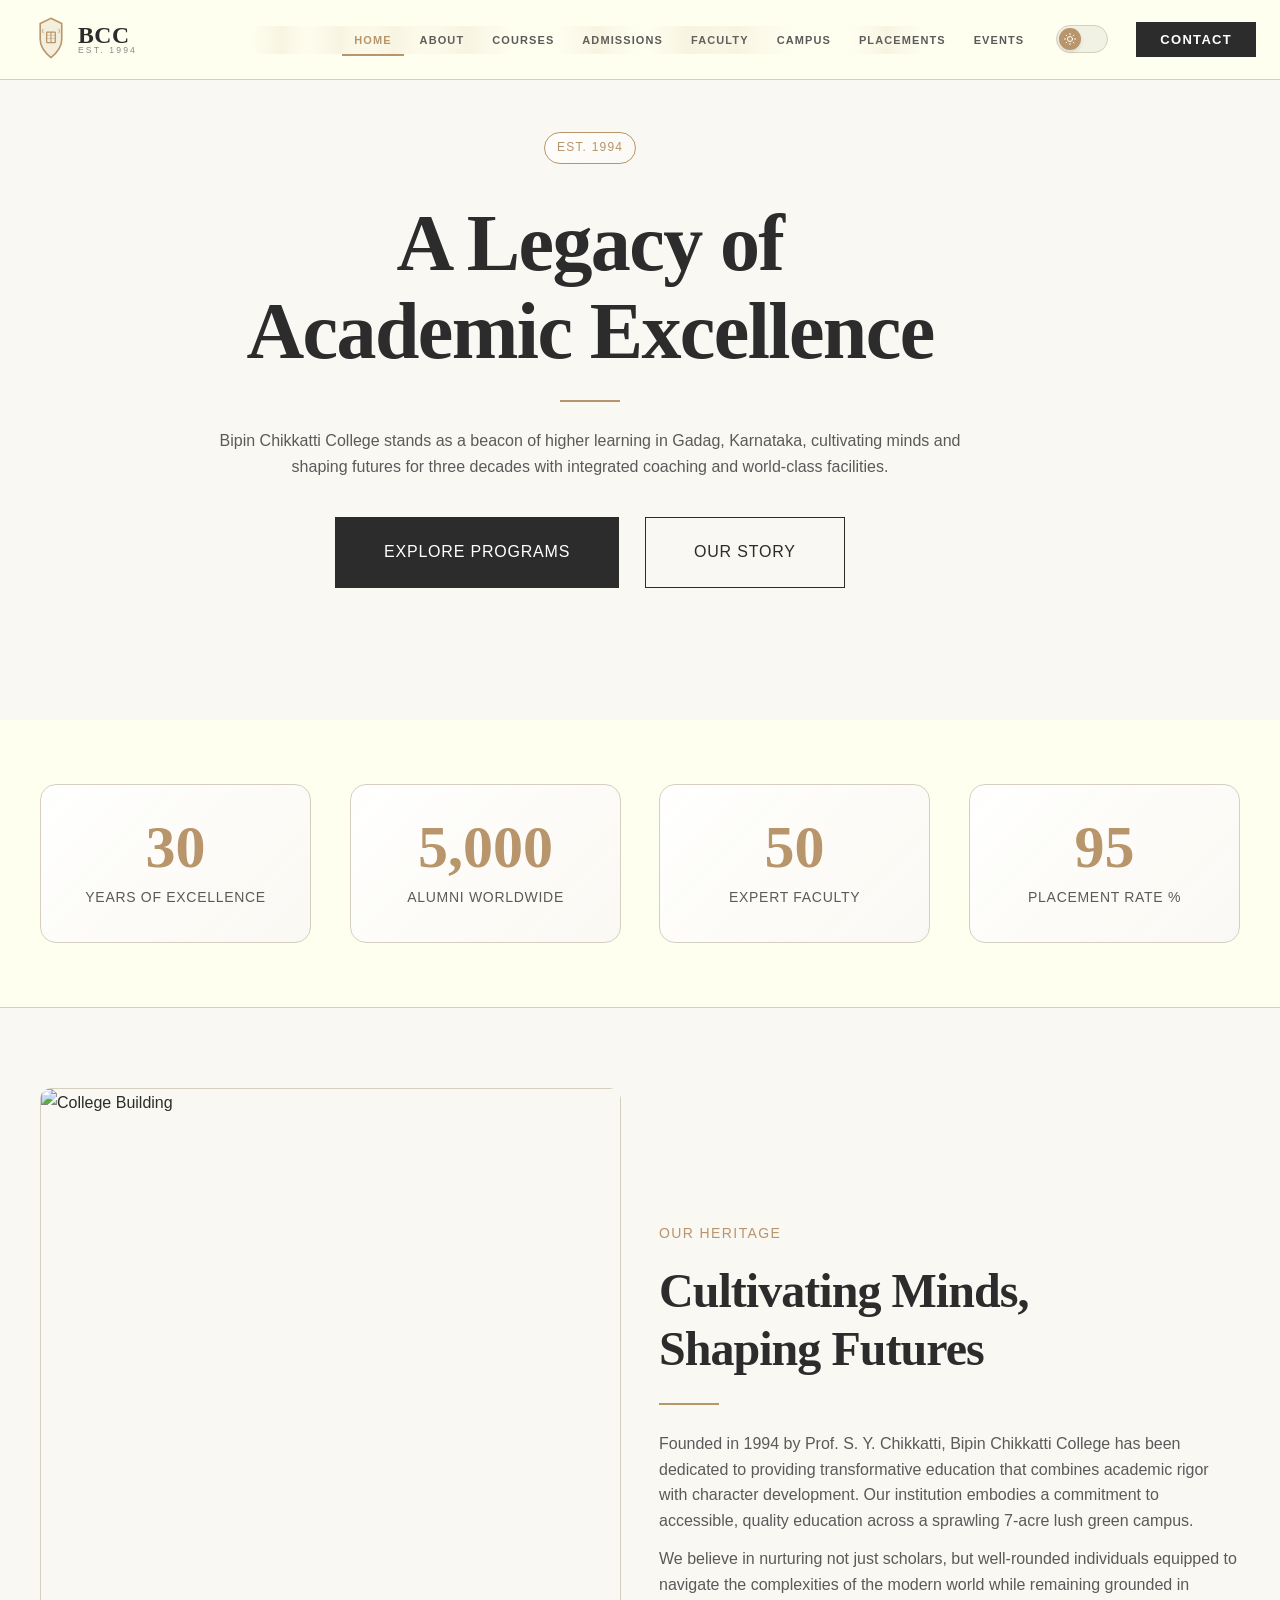
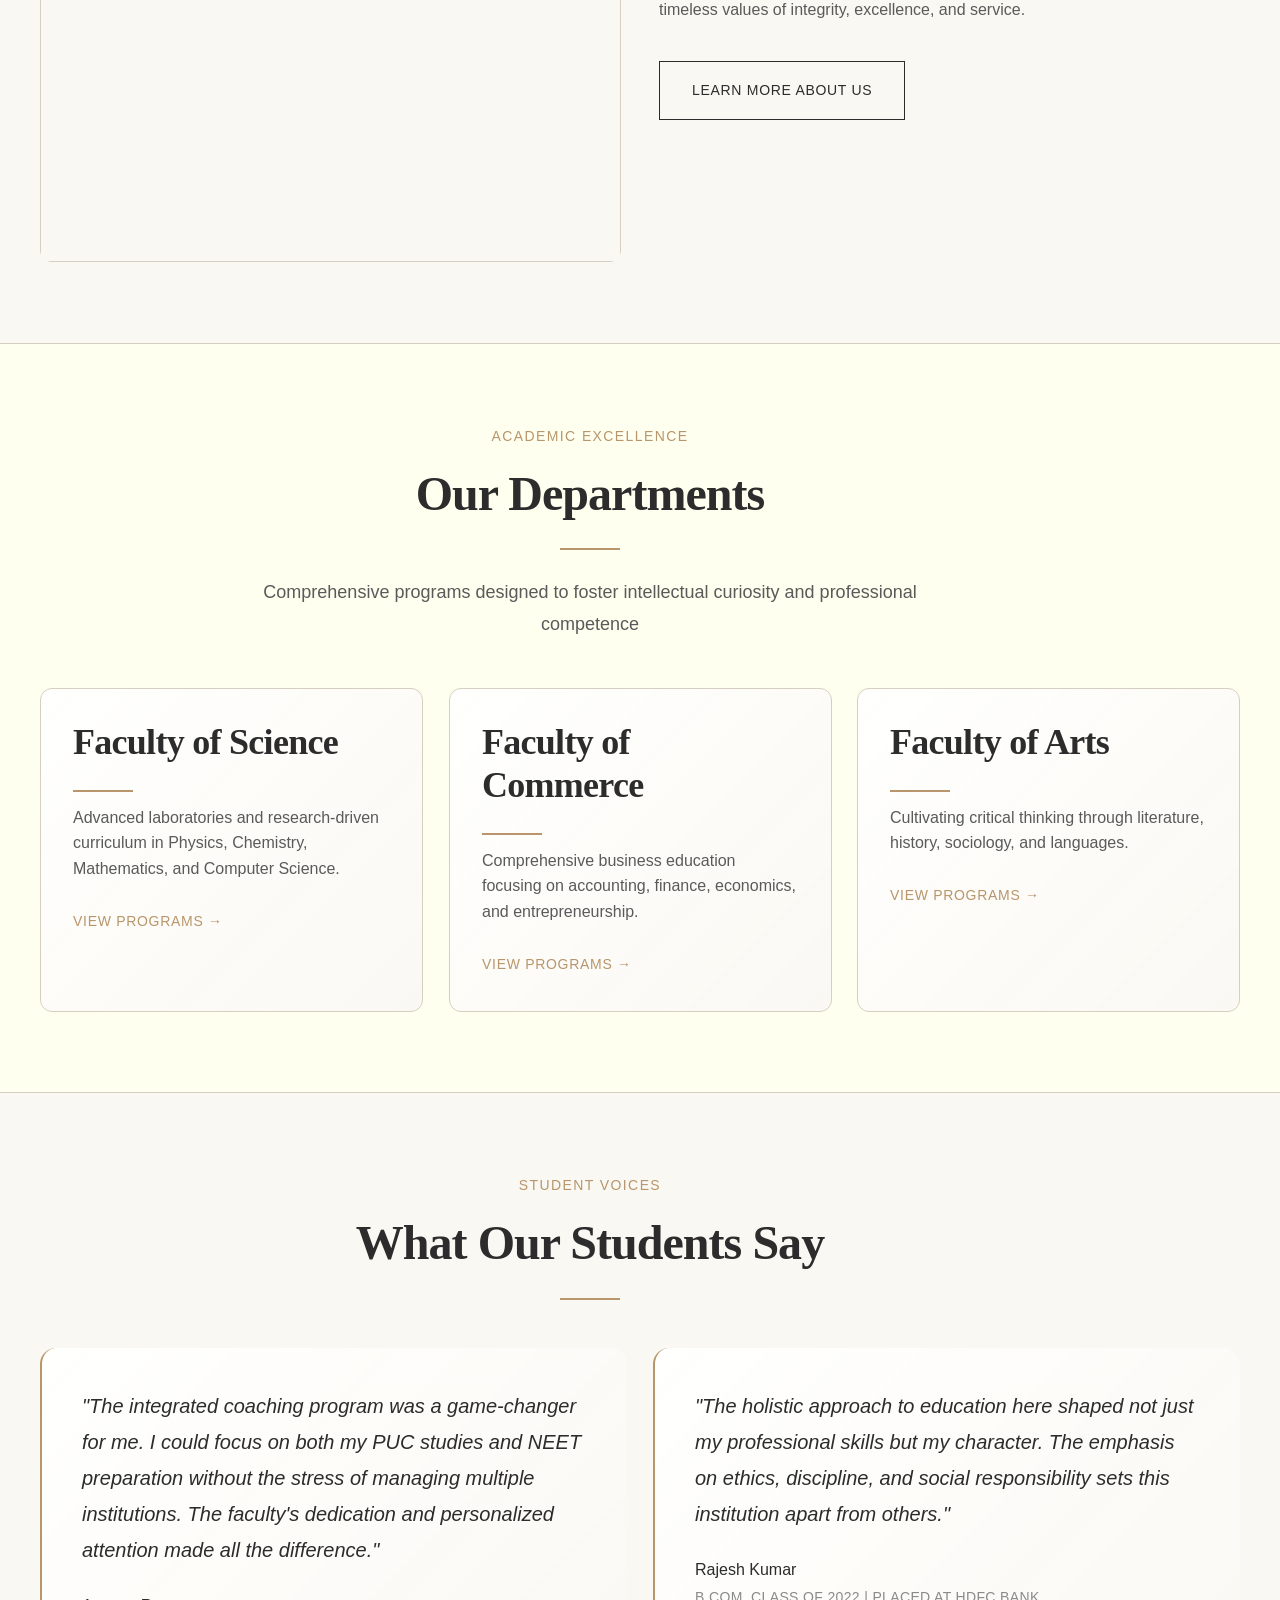
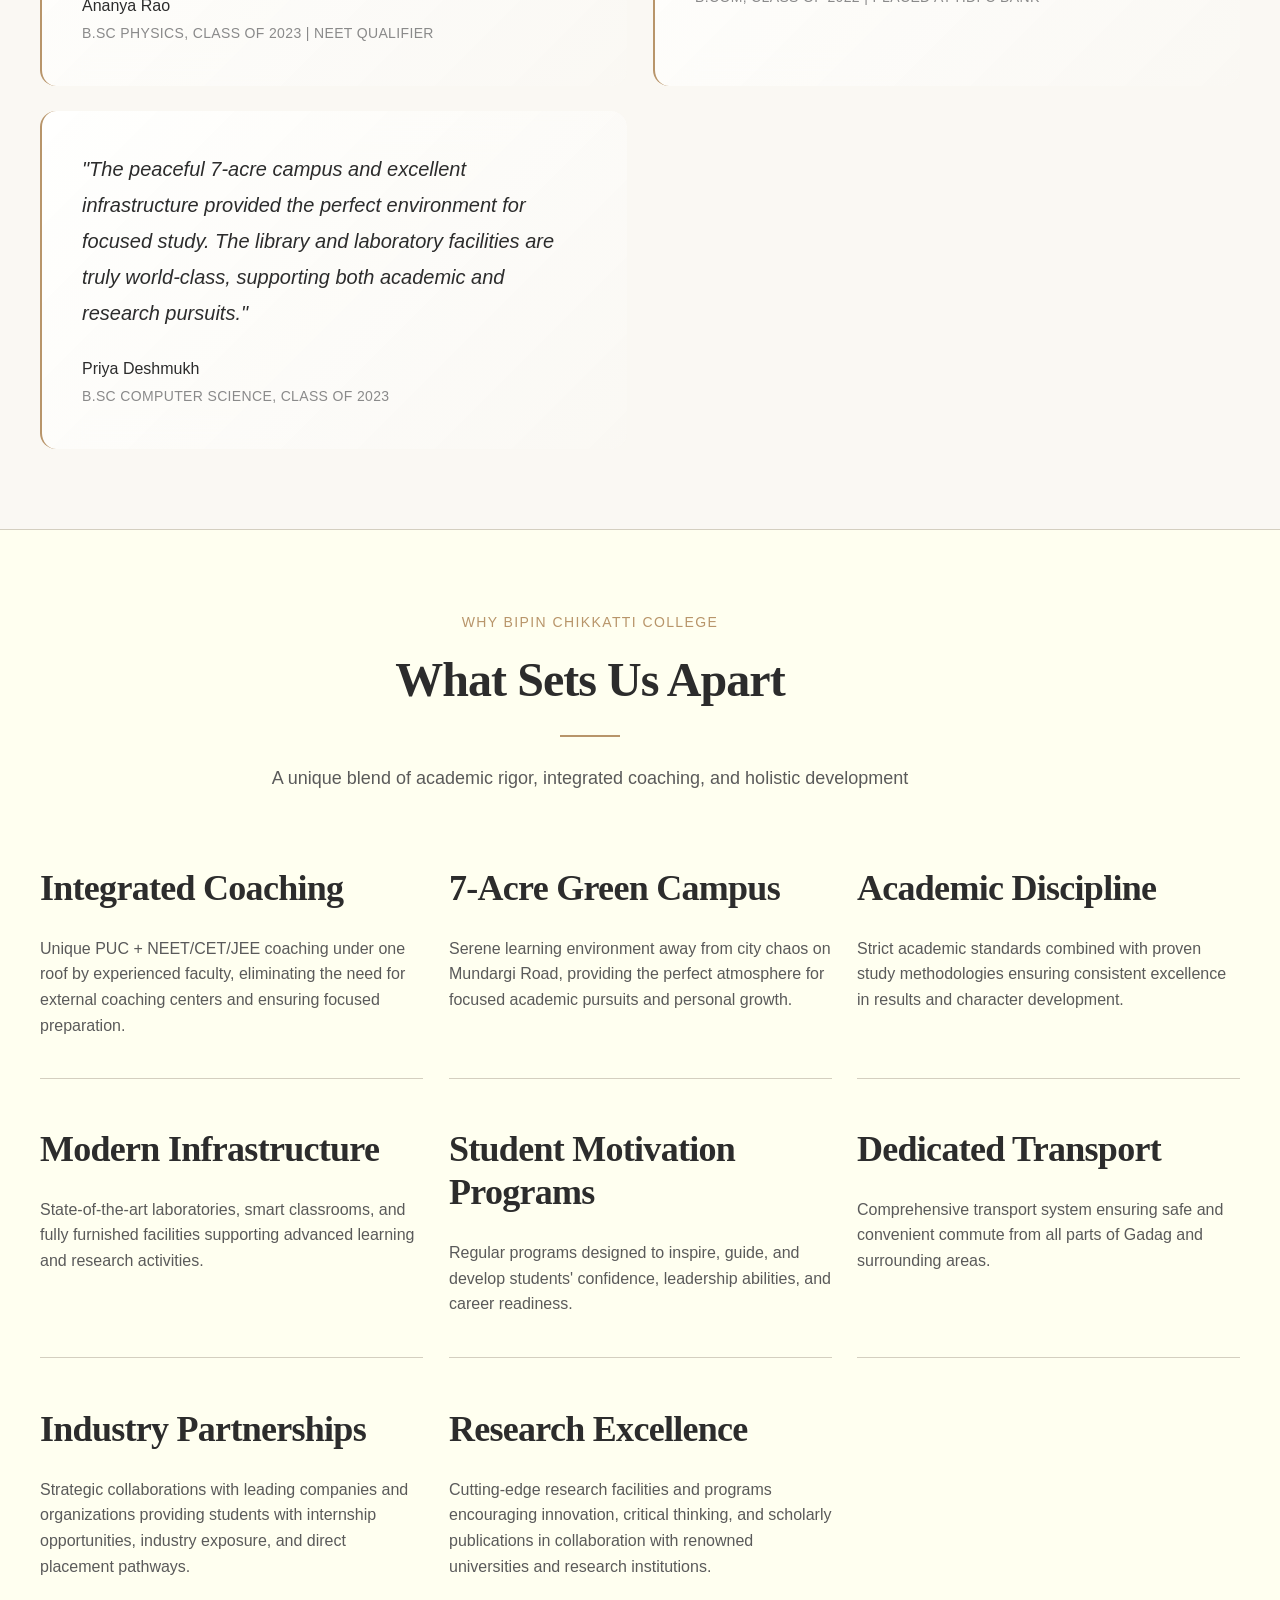
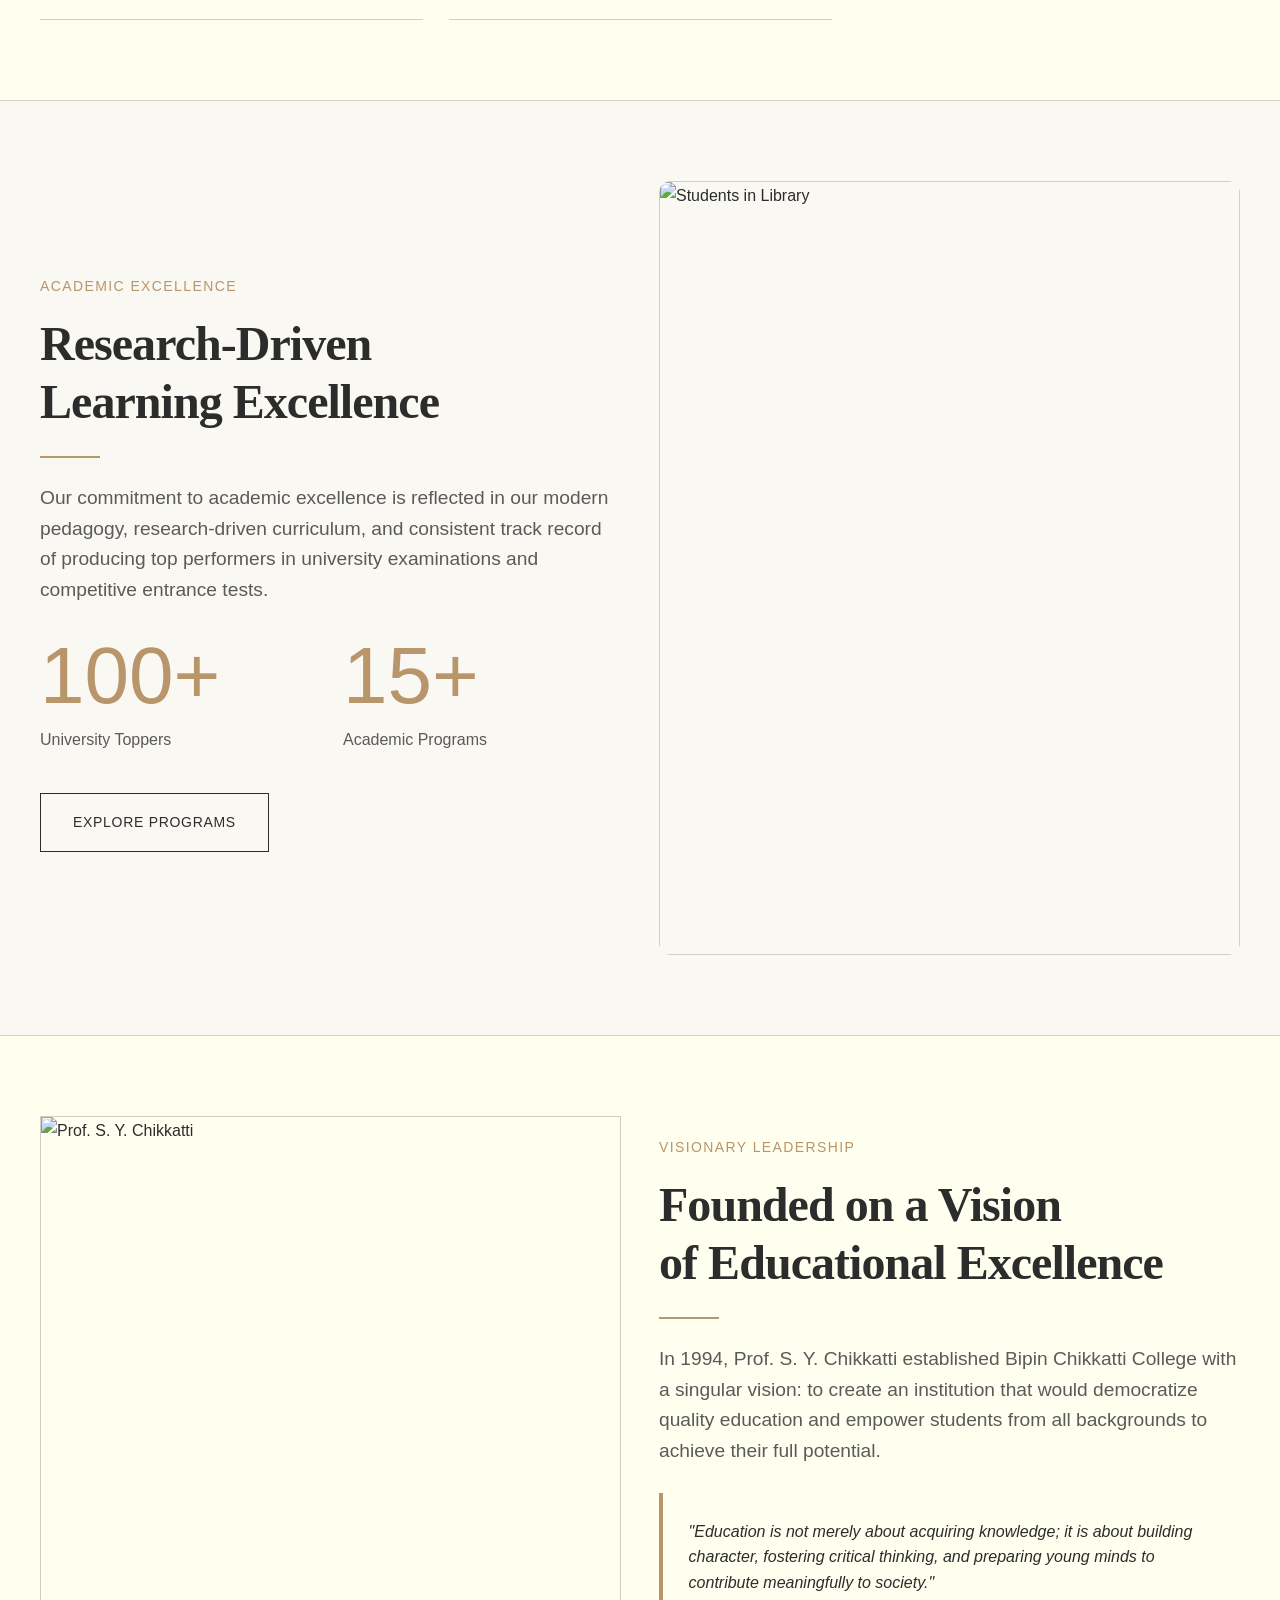
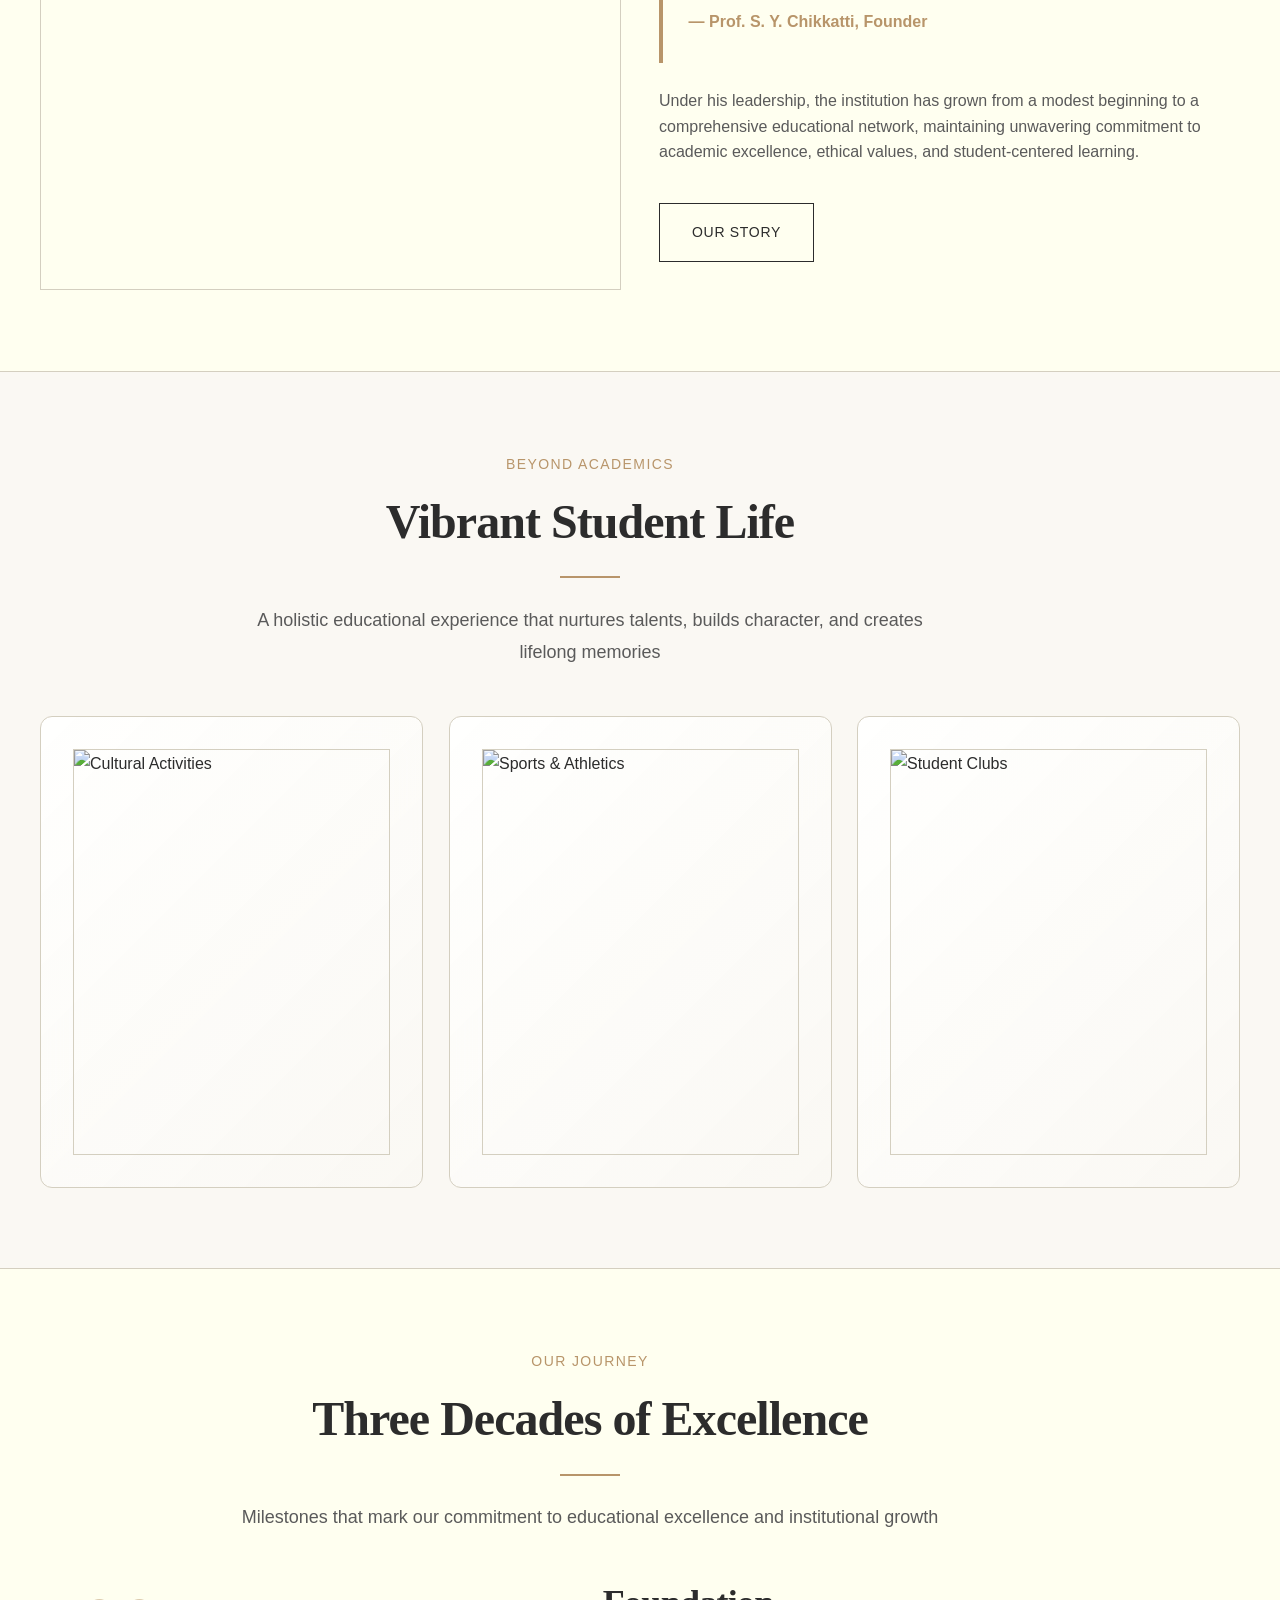
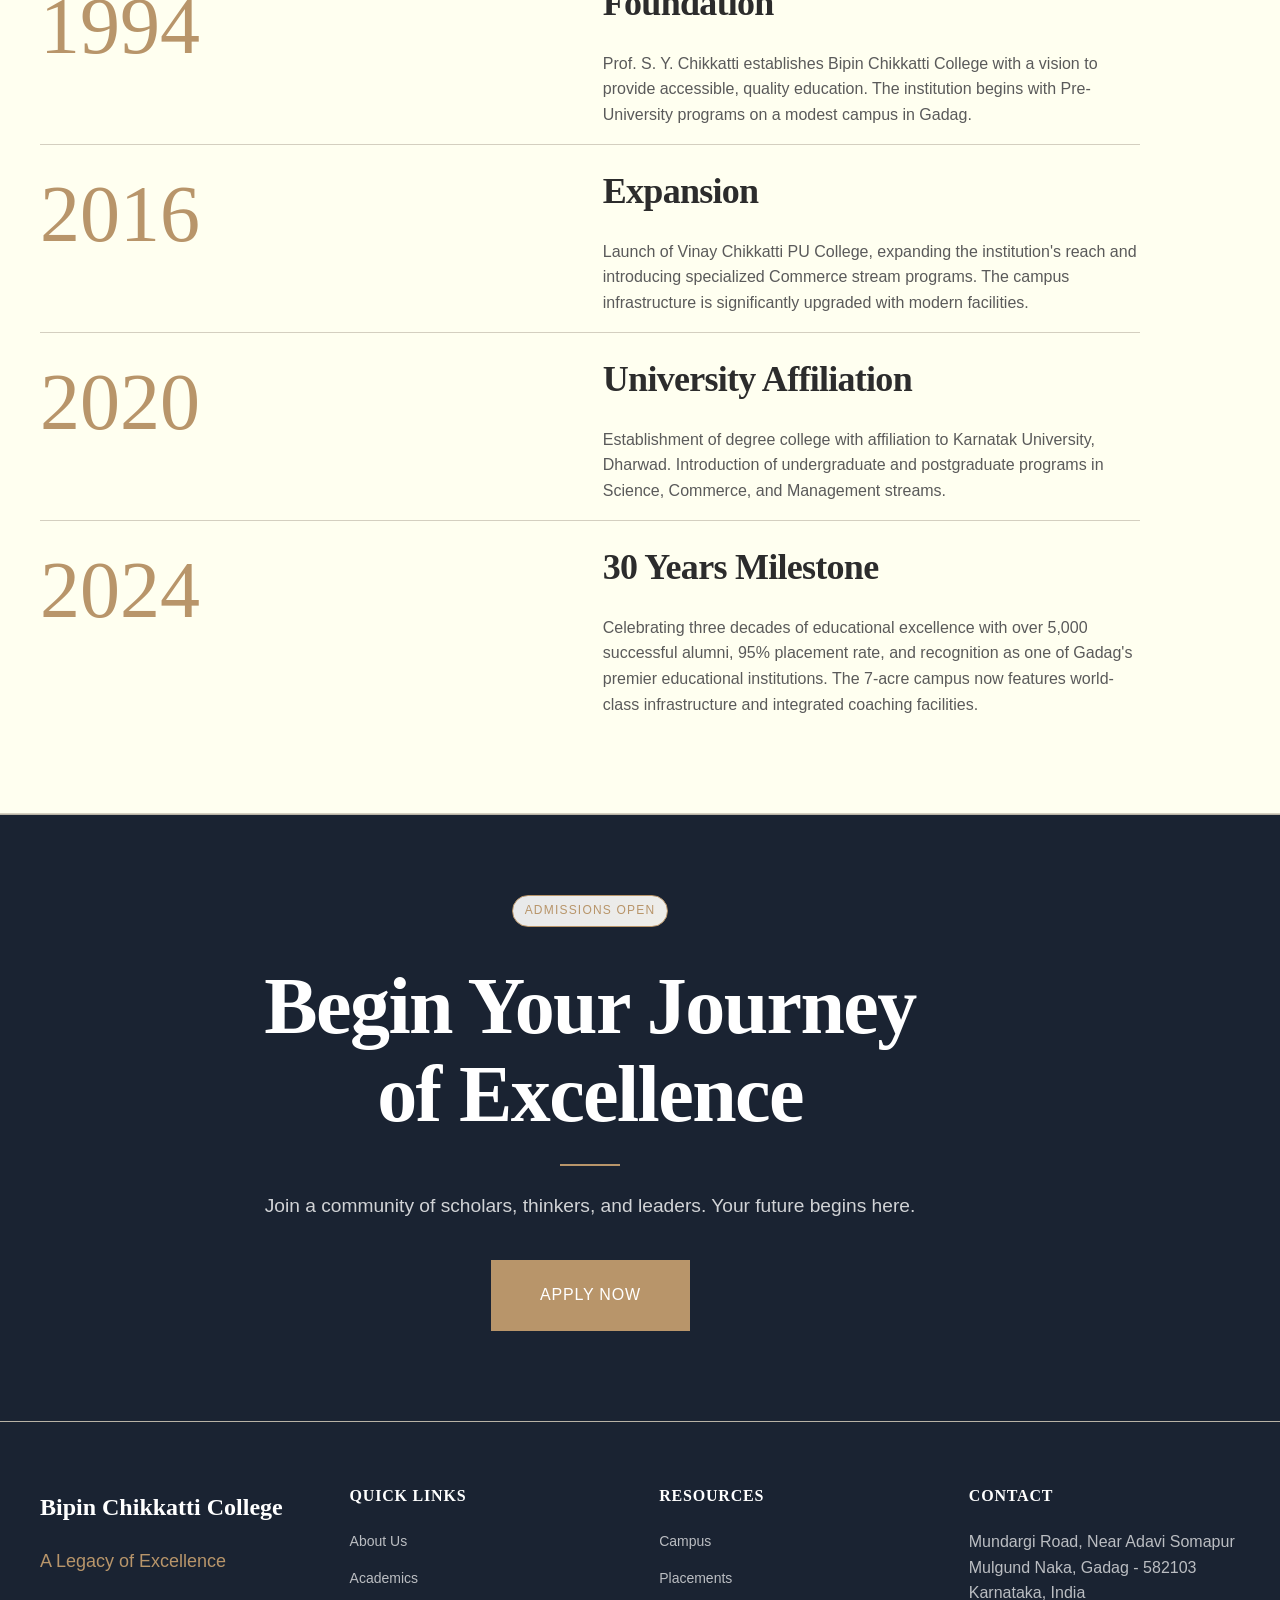
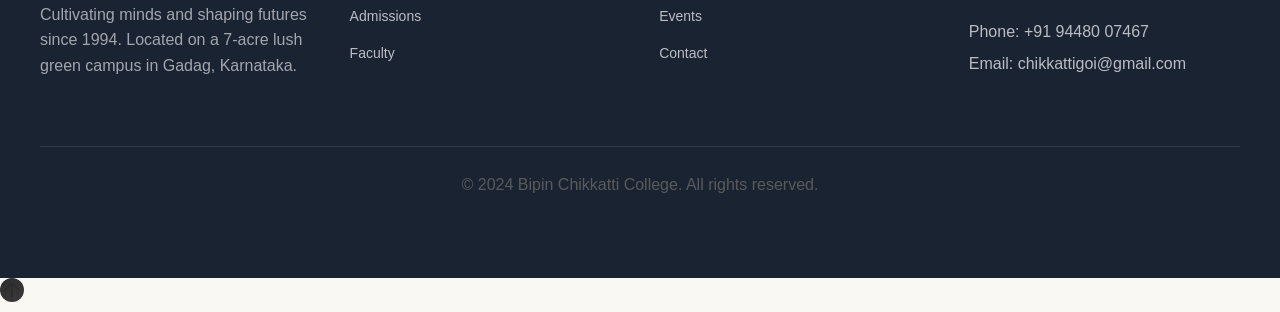
==== commit 107407b9: "fix: standardize hero section alignment across all pages - Replaced inline min-heights and flex clas" ====
--- a/index.html
+++ b/index.html
@@ -98,7 +98,7 @@
     <main class="page-wrapper">
         
         <!-- Hero Section -->
-        <section class="section flex items-center" style="min-height: 80vh;">
+        <section class="hero-section">
             <div class="container">
                 <div class="text-center container-narrow">
                     <span class="badge reveal">Est. 1994</span>
--- a/css/main.css
+++ b/css/main.css
@@ -29,14 +29,6 @@
 /* Hero sections should start immediately after navbar */
 .page-wrapper > section:first-child {
   margin-top: 0;
-  padding-top: 80px;
-  min-height: calc(100vh - 80px);
-}
-
-/* Ensure proper spacing for non-hero first sections */
-.page-wrapper > section:first-child:not([style*="min-height"]) {
-  margin-top: 80px;
-  padding-top: var(--section-padding);
 }
 
 /* === FOOTER === */
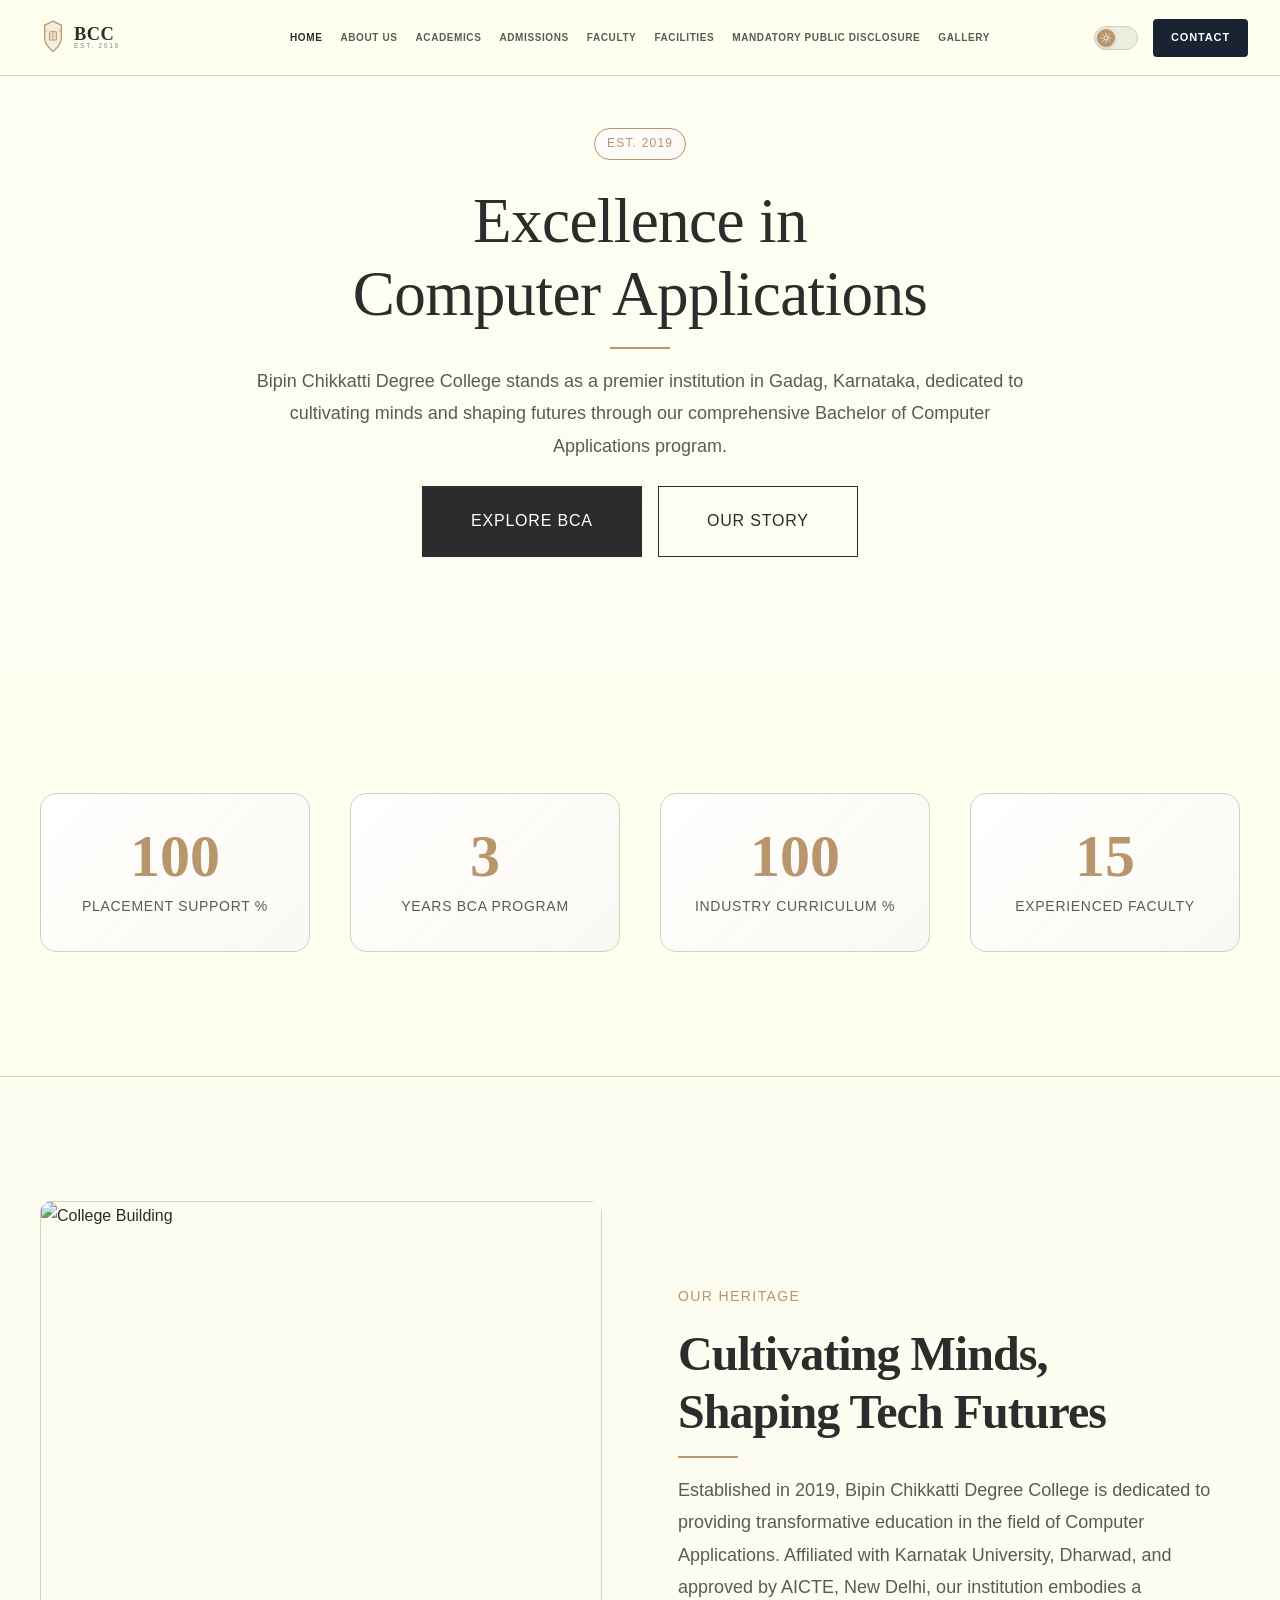
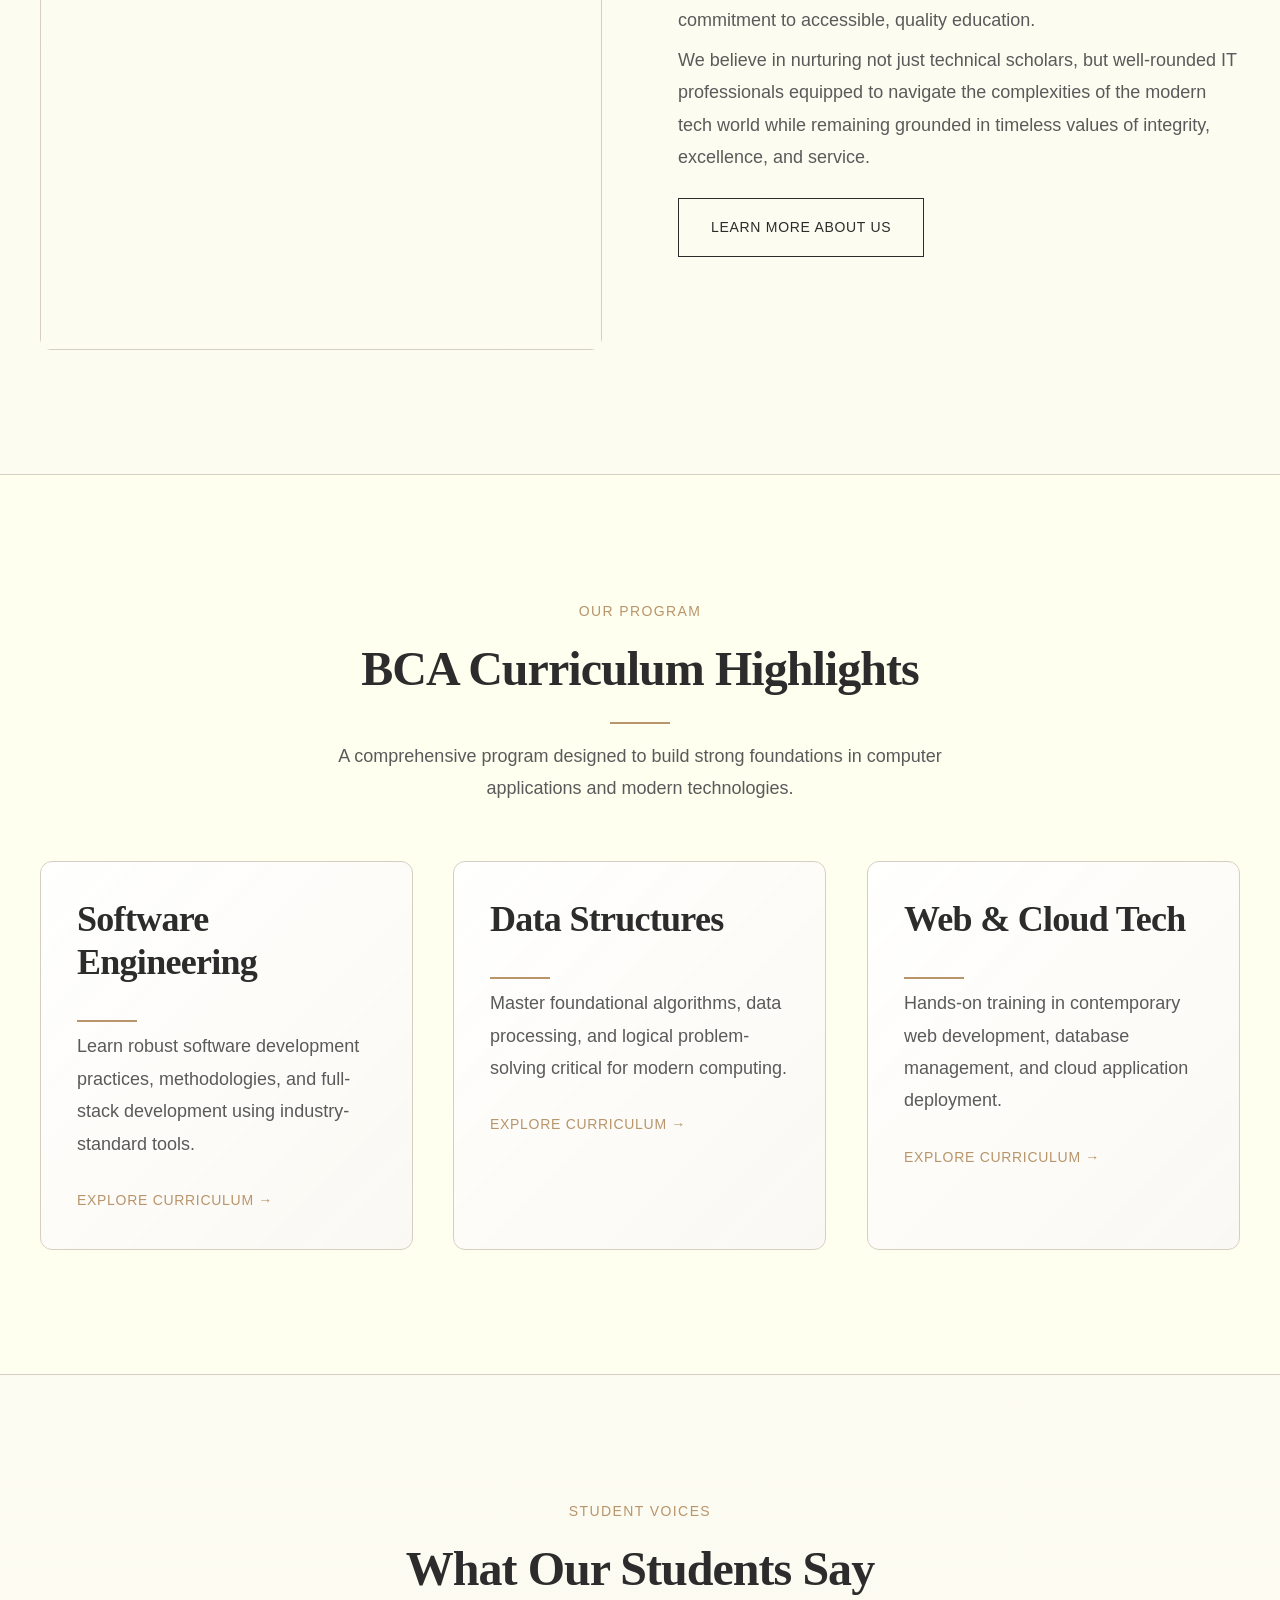
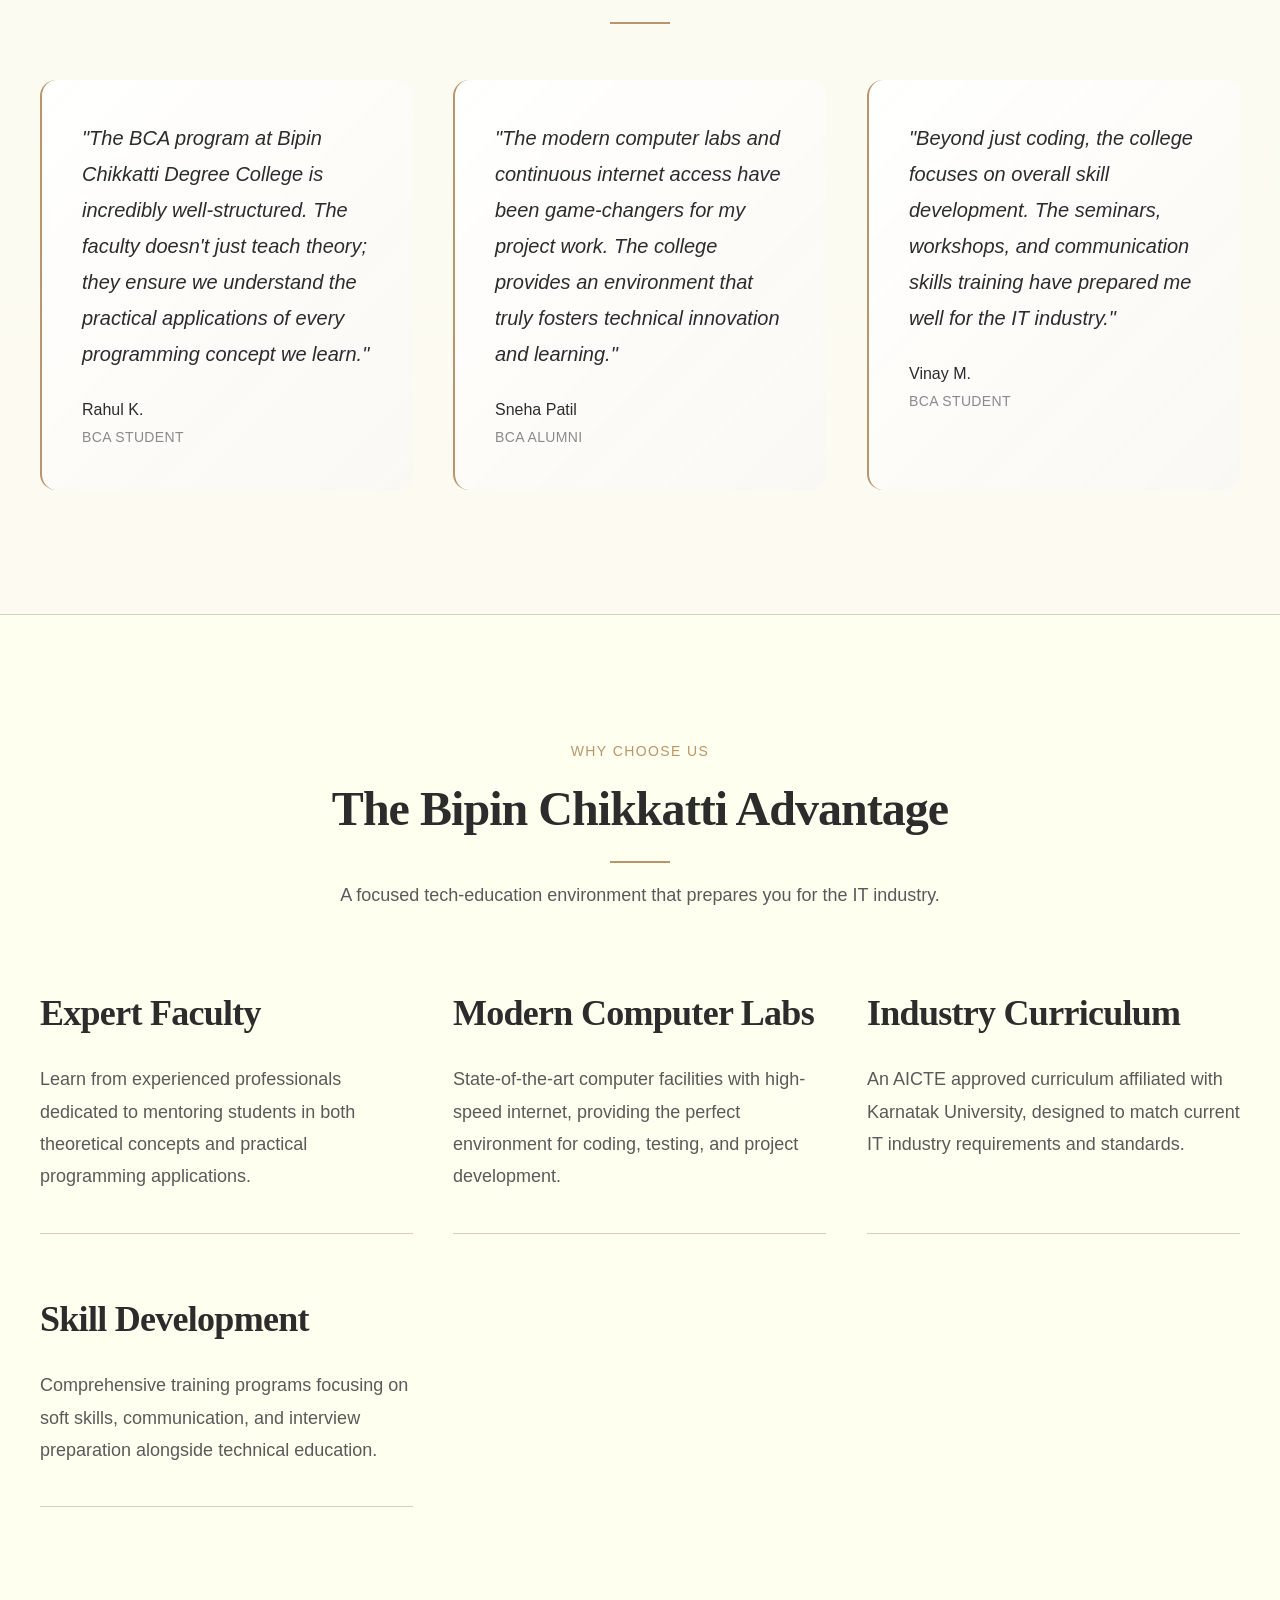
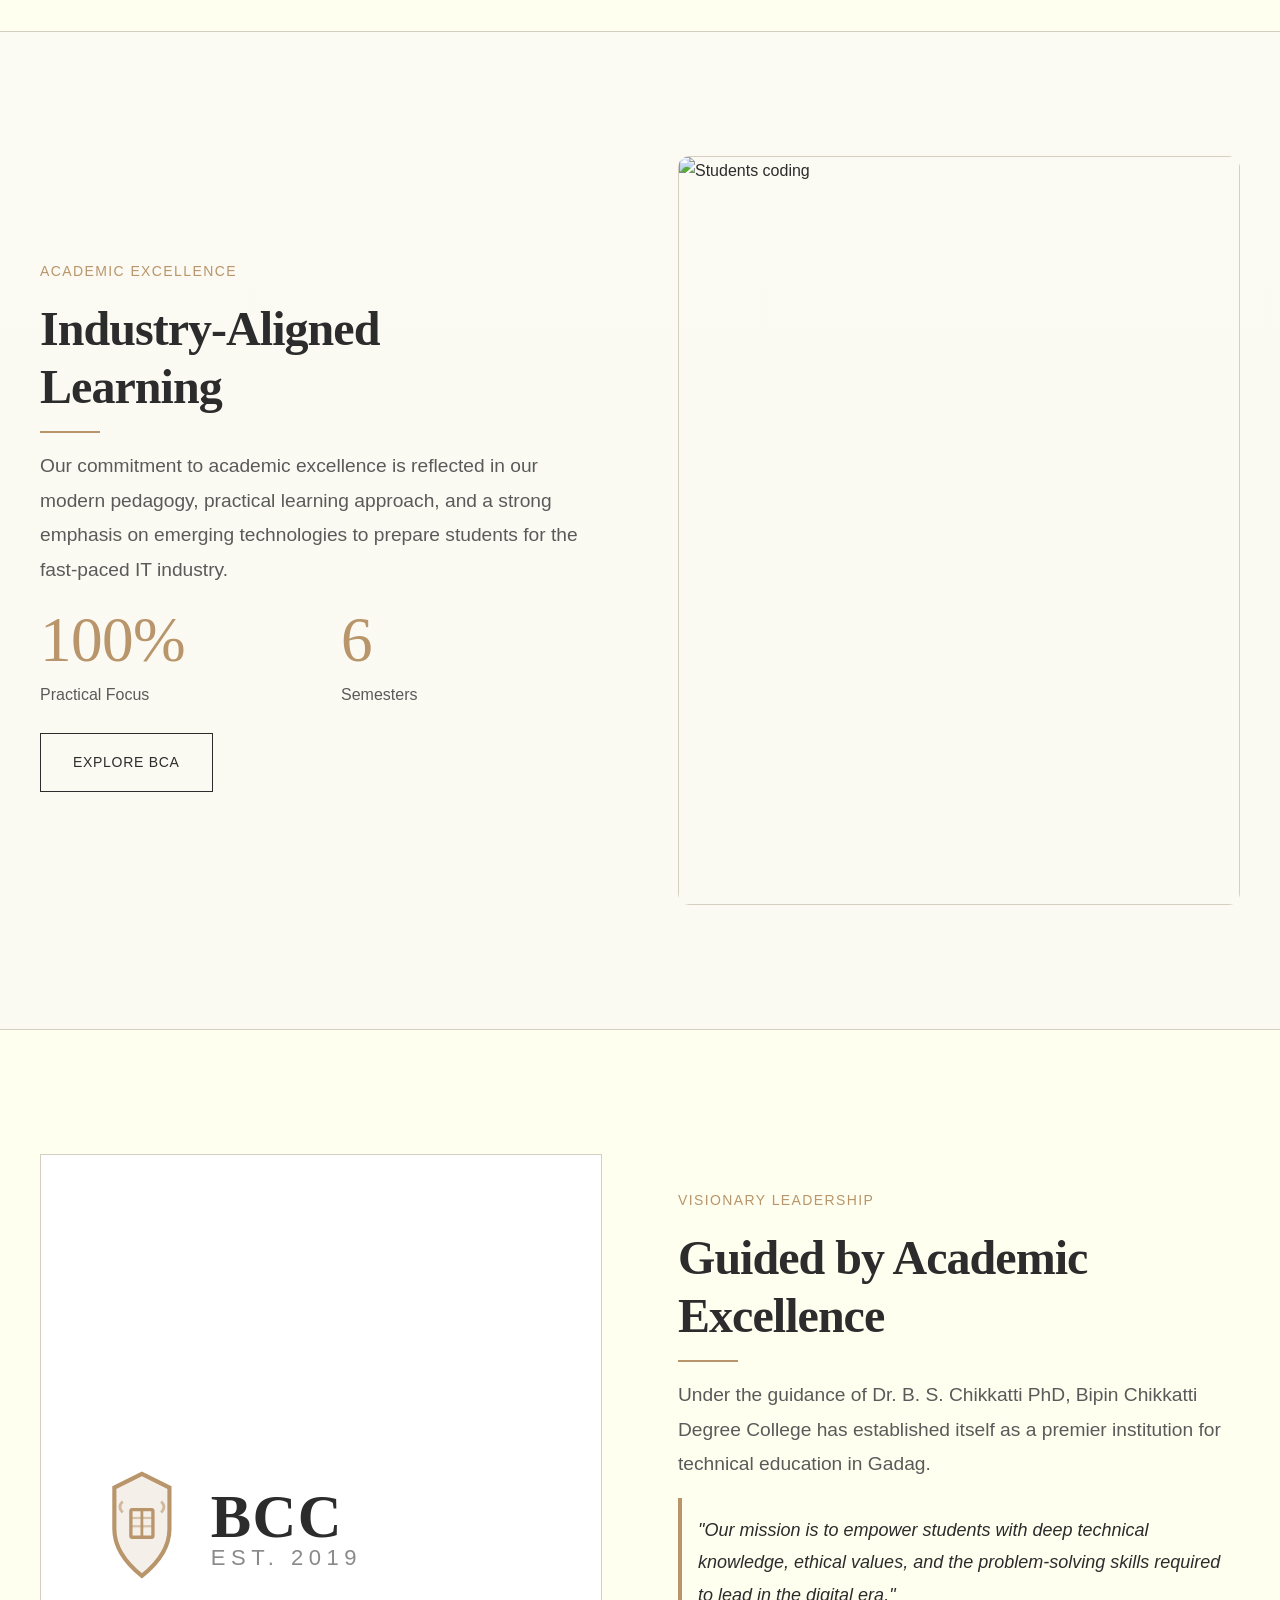
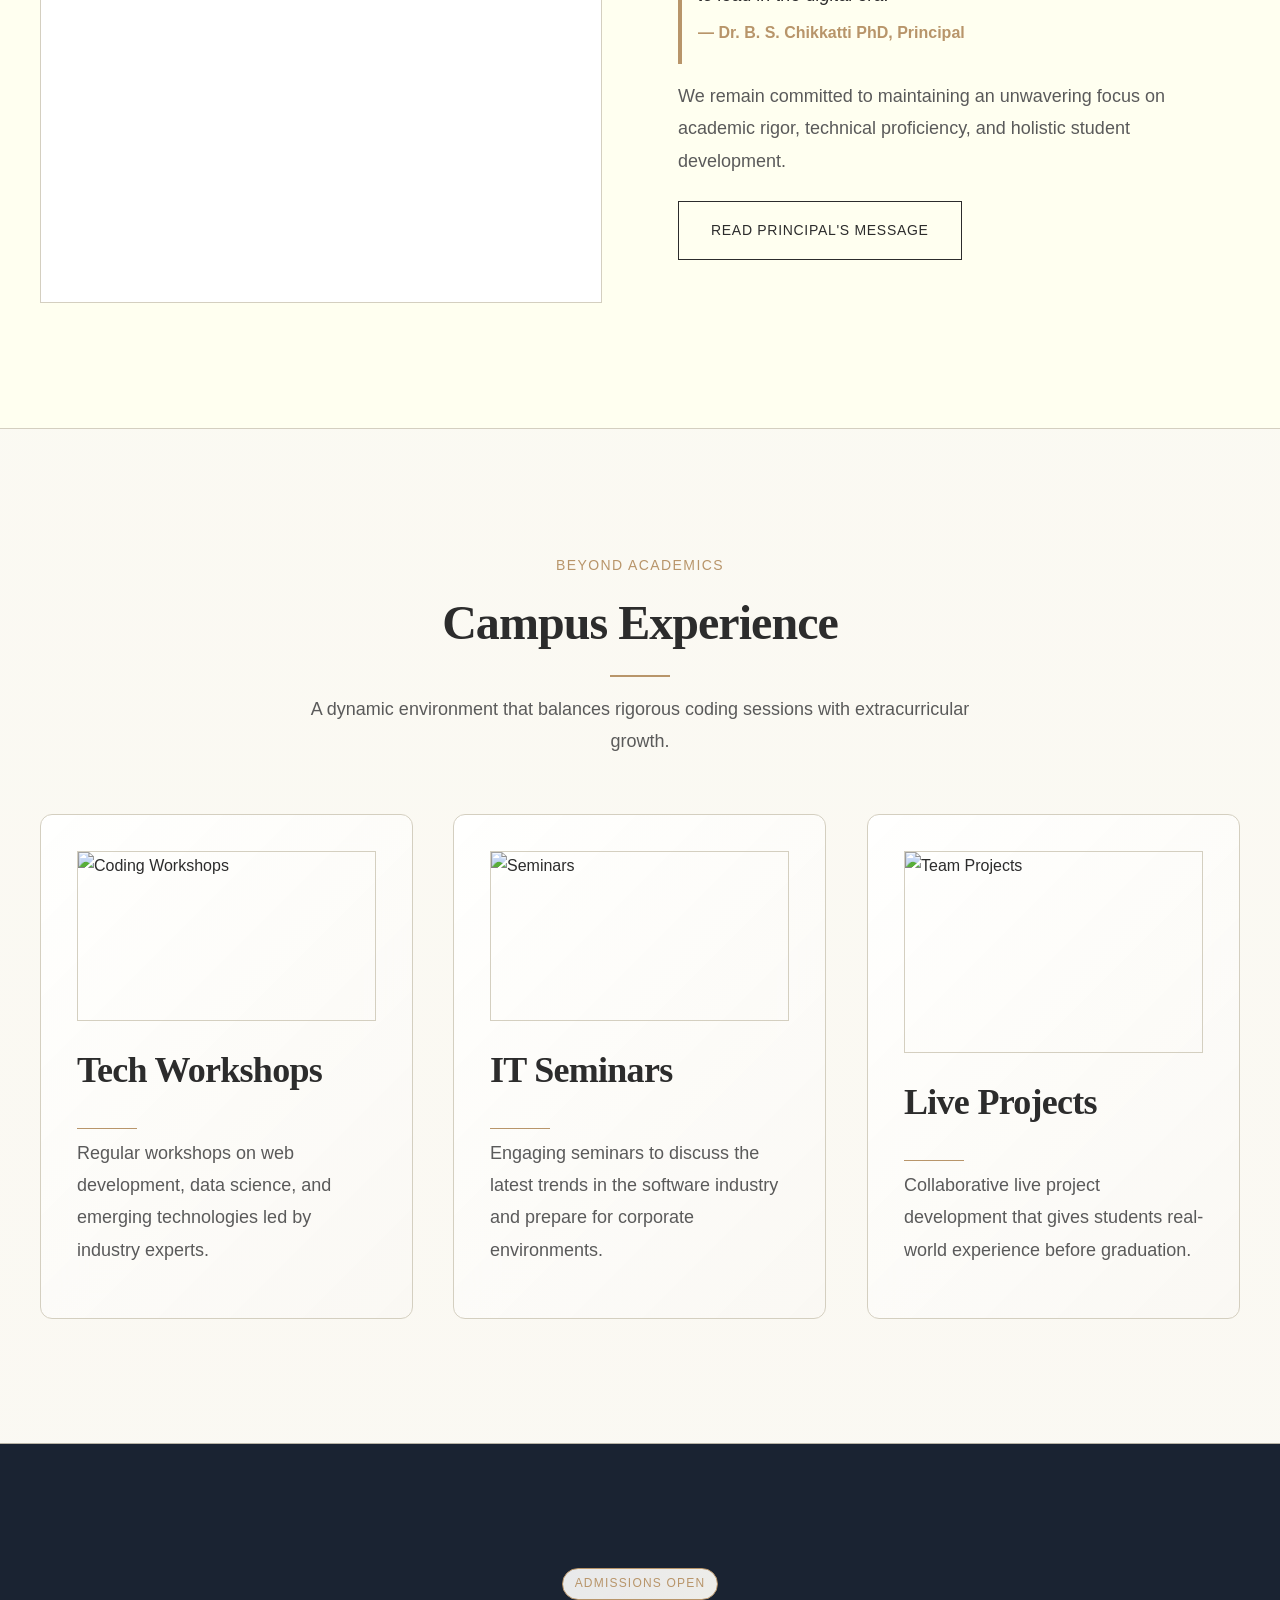
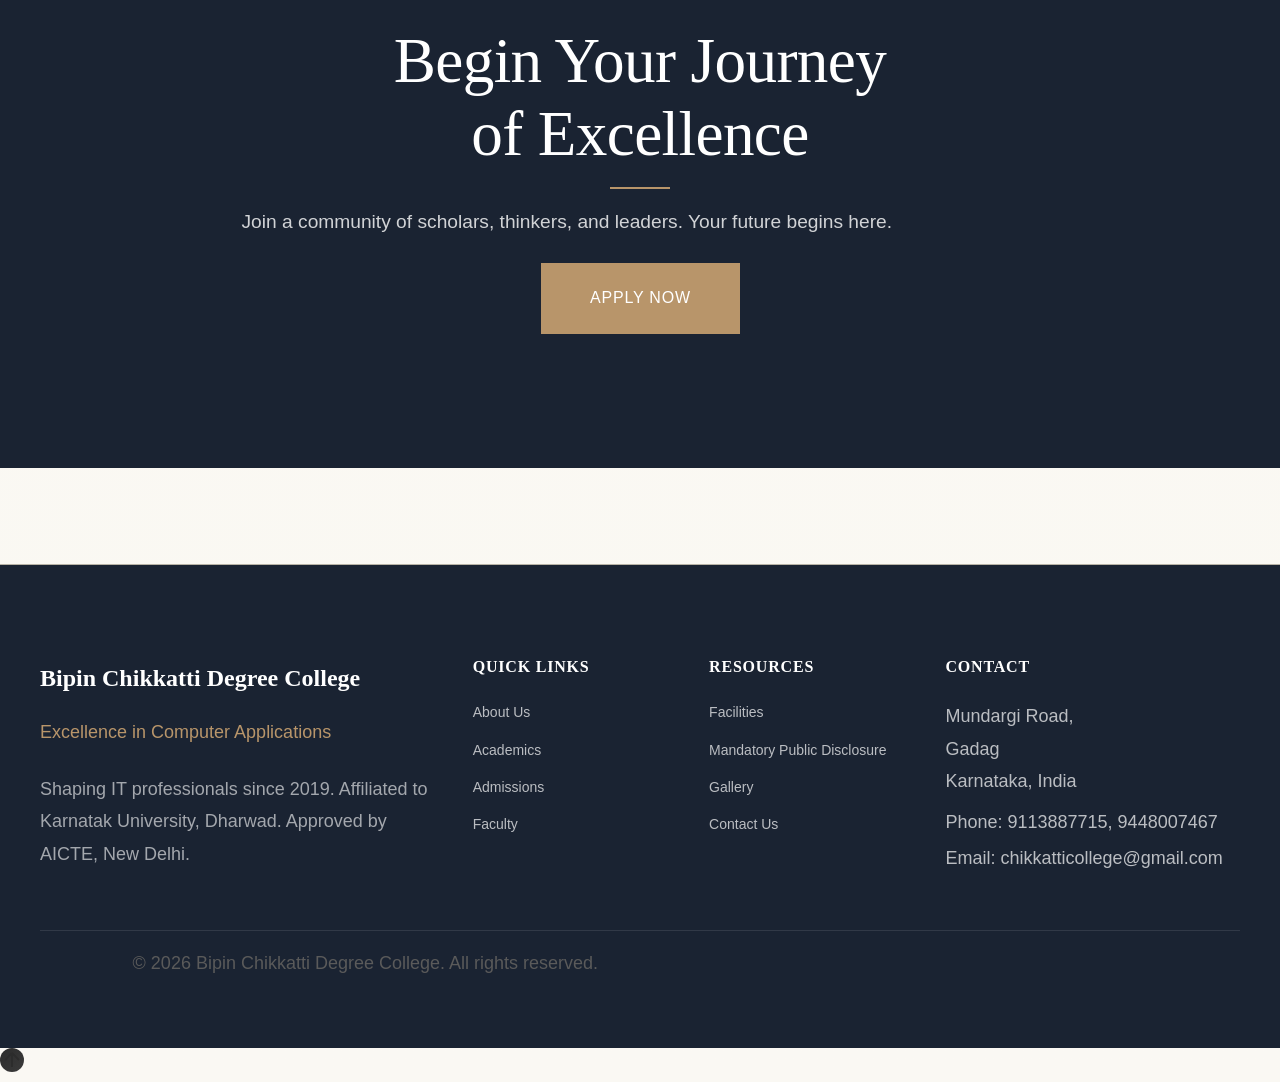
==== commit e7abd32b: "Update website with new pages, nav fixes, responsive improvements, and asset reorganization" ====
--- a/index.html
+++ b/index.html
@@ -7,7 +7,7 @@
     <title>Bipin Chikkatti College | Excellence in Education</title>
     
     <!-- Stylesheets -->
-    <link rel="stylesheet" href="css/main.css">
+    <link rel="stylesheet" href="css/main.css?v=20260515">
     
     <!-- PWA Manifest -->
     <link rel="manifest" href="manifest.json">
@@ -34,10 +34,10 @@
     <div class="primary-loader">
         <div class="primary-loader-content">
             <div class="primary-loader-line-top"></div>
-            <h1 class="primary-loader-brand">Bipin Chikkatti College</h1>
-            <p class="primary-loader-tagline">A Legacy of Excellence</p>
+            <h1 class="primary-loader-brand">Bipin Chikkatti Degree College</h1>
+            <p class="primary-loader-tagline">Excellence in Computer Applications</p>
             <div class="primary-loader-line-bottom"></div>
-            <span class="primary-loader-year">Est. 1994</span>
+            <span class="primary-loader-year">Est. 2019</span>
         </div>
     </div>
     
@@ -62,29 +62,31 @@
             
             <ul class="navbar-menu">
                 <li><a href="index.html" class="navbar-link">Home</a></li>
-                <li><a href="about.html" class="navbar-link">About</a></li>
-                <li><a href="courses.html" class="navbar-link">Courses</a></li>
+                <li><a href="about.html" class="navbar-link">About Us</a></li>
+                <li><a href="academics.html" class="navbar-link">Academics</a></li>
                 <li><a href="admissions.html" class="navbar-link">Admissions</a></li>
                 <li><a href="faculty.html" class="navbar-link">Faculty</a></li>
-                <li><a href="campus.html" class="navbar-link">Campus</a></li>
-                <li><a href="placements.html" class="navbar-link">Placements</a></li>
-                <li><a href="events.html" class="navbar-link">Events</a></li>
-                <li>
-                    <button class="theme-switch" id="theme-toggle" aria-label="Toggle theme">
-                        <div class="theme-switch-track">
-                            <div class="theme-switch-handle">
-                                <svg class="sun-icon" viewBox="0 0 24 24" fill="none" stroke="currentColor" stroke-width="2" stroke-linecap="round" stroke-linejoin="round">
-                                    <circle cx="12" cy="12" r="5"/><line x1="12" y1="1" x2="12" y2="3"/><line x1="12" y1="21" x2="12" y2="23"/><line x1="4.22" y1="4.22" x2="5.64" y2="5.64"/><line x1="18.36" y1="18.36" x2="19.78" y2="19.78"/><line x1="1" y1="12" x2="3" y2="12"/><line x1="21" y1="12" x2="23" y2="12"/><line x1="4.22" y1="19.78" x2="5.64" y2="18.36"/><line x1="18.36" y1="5.64" x2="19.78" y2="4.22"/>
-                                </svg>
-                                <svg class="moon-icon" viewBox="0 0 24 24" fill="none" stroke="currentColor" stroke-width="2" stroke-linecap="round" stroke-linejoin="round">
-                                    <path d="M21 12.79A9 9 0 1 1 11.21 3 7 7 0 0 0 21 12.79z"/>
-                                </svg>
-                            </div>
+                <li><a href="facilities.html" class="navbar-link">Facilities</a></li>
+                <li><a href="disclosure.html" class="navbar-link">Mandatory Public Disclosure</a></li>
+                <li><a href="gallery.html" class="navbar-link">Gallery</a></li>
+                <li class="mobile-only-nav" style="margin-top: 20px; width: 100%;"><a href="contact.html" class="navbar-cta" style="width: 100%;">Contact Us</a></li>
+            </ul>
+            
+            <div class="navbar-controls hidden-mobile">
+                <button class="theme-switch" id="theme-toggle" aria-label="Toggle theme">
+                    <div class="theme-switch-track">
+                        <div class="theme-switch-handle">
+                            <svg class="sun-icon" viewBox="0 0 24 24" fill="none" stroke="currentColor" stroke-width="2" stroke-linecap="round" stroke-linejoin="round">
+                                <circle cx="12" cy="12" r="5"/><line x1="12" y1="1" x2="12" y2="3"/><line x1="12" y1="21" x2="12" y2="23"/><line x1="4.22" y1="4.22" x2="5.64" y2="5.64"/><line x1="18.36" y1="18.36" x2="19.78" y2="19.78"/><line x1="1" y1="12" x2="3" y2="12"/><line x1="21" y1="12" x2="23" y2="12"/><line x1="4.22" y1="19.78" x2="5.64" y2="18.36"/><line x1="18.36" y1="5.64" x2="19.78" y2="4.22"/>
+                            </svg>
+                            <svg class="moon-icon" viewBox="0 0 24 24" fill="none" stroke="currentColor" stroke-width="2" stroke-linecap="round" stroke-linejoin="round">
+                                <path d="M21 12.79A9 9 0 1 1 11.21 3 7 7 0 0 0 21 12.79z"/>
+                            </svg>
                         </div>
-                    </button>
-                </li>
-                <li><a href="contact.html" class="navbar-cta">Contact</a></li>
-            </ul>
+                    </div>
+                </button>
+                <a href="contact.html" class="navbar-cta">Contact</a>
+            </div>
             
             <button class="navbar-toggle">
                 <span></span>
@@ -101,16 +103,16 @@
         <section class="hero-section">
             <div class="container">
                 <div class="text-center container-narrow">
-                    <span class="badge reveal">Est. 1994</span>
+                    <span class="badge reveal">Est. 2019</span>
                     <h1 class="reveal delay-100 display-2" style="margin-top: var(--s-md); margin-bottom: var(--s-sm);">
-                        A Legacy of<br>Academic Excellence
+                        Excellence in<br>Computer Applications
                     </h1>
                     <div class="divider reveal delay-200"></div>
                     <p class="reveal delay-300" style="margin-bottom: var(--s-lg); max-width: 800px; margin-left: auto; margin-right: auto;">
-                        Bipin Chikkatti College stands as a beacon of higher learning in Gadag, Karnataka, cultivating minds and shaping futures for three decades with integrated coaching and world-class facilities.
+                        Bipin Chikkatti Degree College stands as a premier institution in Gadag, Karnataka, dedicated to cultivating minds and shaping futures through our comprehensive Bachelor of Computer Applications program.
                     </p>
                     <div class="reveal delay-400 flex flex-wrap justify-center gap-md">
-                        <a href="courses.html" class="btn btn-primary btn-lg">Explore Programs</a>
+                        <a href="academics.html" class="btn btn-primary btn-lg">Explore BCA</a>
                         <a href="about.html" class="btn btn-outline btn-lg">Our Story</a>
                     </div>
                 </div>
@@ -122,20 +124,20 @@
             <div class="container">
                 <div class="grid grid-cols-2-md grid-cols-4-lg gap-lg">
                     <div class="stat-card reveal">
-                        <div class="stat-number" data-counter="30">0</div>
-                        <div class="stat-label">Years of Excellence</div>
+                        <div class="stat-number" data-counter="100">0</div>
+                        <div class="stat-label">Placement Support %</div>
                     </div>
                     <div class="stat-card reveal delay-100">
-                        <div class="stat-number" data-counter="5000">0</div>
-                        <div class="stat-label">Alumni Worldwide</div>
+                        <div class="stat-number" data-counter="3">0</div>
+                        <div class="stat-label">Years BCA Program</div>
                     </div>
                     <div class="stat-card reveal delay-200">
-                        <div class="stat-number" data-counter="50">0</div>
-                        <div class="stat-label">Expert Faculty</div>
+                        <div class="stat-number" data-counter="100">0</div>
+                        <div class="stat-label">Industry Curriculum %</div>
                     </div>
                     <div class="stat-card reveal delay-300">
-                        <div class="stat-number" data-counter="95">0</div>
-                        <div class="stat-label">Placement Rate %</div>
+                        <div class="stat-number" data-counter="15">0</div>
+                        <div class="stat-label">Experienced Faculty</div>
                     </div>
                 </div>
             </div>
@@ -151,14 +153,14 @@
                     <div class="reveal delay-100">
                         <span class="section-label reveal">Our Heritage</span>
                         <h2 class="reveal delay-100" style="margin-bottom: var(--s-md);">
-                            Cultivating Minds,<br>Shaping Futures
+                            Cultivating Minds,<br>Shaping Tech Futures
                         </h2>
                         <div class="divider divider-left reveal delay-200"></div>
                         <p class="reveal delay-300" style="margin-bottom: var(--s-sm);">
-                            Founded in 1994 by Prof. S. Y. Chikkatti, Bipin Chikkatti College has been dedicated to providing transformative education that combines academic rigor with character development. Our institution embodies a commitment to accessible, quality education across a sprawling 7-acre lush green campus.
+                            Established in 2019, Bipin Chikkatti Degree College is dedicated to providing transformative education in the field of Computer Applications. Affiliated with Karnatak University, Dharwad, and approved by AICTE, New Delhi, our institution embodies a commitment to accessible, quality education.
                         </p>
                         <p class="reveal delay-400" style="margin-bottom: var(--s-lg);">
-                            We believe in nurturing not just scholars, but well-rounded individuals equipped to navigate the complexities of the modern world while remaining grounded in timeless values of integrity, excellence, and service.
+                            We believe in nurturing not just technical scholars, but well-rounded IT professionals equipped to navigate the complexities of the modern tech world while remaining grounded in timeless values of integrity, excellence, and service.
                         </p>
                         <a href="about.html" class="btn btn-outline reveal delay-500">Learn More About Us</a>
                     </div>
@@ -170,41 +172,41 @@
         <section class="section-lg" style="background-color: var(--color-ivory); border-top: var(--border-width) solid var(--color-border); border-bottom: var(--border-width) solid var(--color-border);">
             <div class="container">
                 <div class="section-header text-center container-narrow">
-                    <span class="section-label reveal">Academic Excellence</span>
-                    <h2 class="section-title reveal delay-100">Our Departments</h2>
+                    <span class="section-label reveal">Our Program</span>
+                    <h2 class="section-title reveal delay-100">BCA Curriculum Highlights</h2>
                     <div class="divider reveal delay-200"></div>
                     <p class="section-description reveal delay-300">
-                        Comprehensive programs designed to foster intellectual curiosity and professional competence
+                        A comprehensive program designed to build strong foundations in computer applications and modern technologies.
                     </p>
                 </div>
                 
                 <div class="grid grid-smart mt-responsive">
                     
                     <div class="card hover-lift reveal">
-                        <h3 class="mb-responsive">Faculty of Science</h3>
+                        <h3 class="mb-responsive">Software Engineering</h3>
                         <div class="divider divider-left" style="margin: var(--s-sm) 0;"></div>
                         <p class="mb-responsive">
-                            Advanced laboratories and research-driven curriculum in Physics, Chemistry, Mathematics, and Computer Science.
-                        </p>
-                        <a href="courses.html" class="hover-underline" style="font-size: var(--text-sm); text-transform: uppercase; letter-spacing: var(--tracking-wider); color: var(--color-gold); font-weight: var(--font-medium);">View Programs →</a>
+                            Learn robust software development practices, methodologies, and full-stack development using industry-standard tools.
+                        </p>
+                        <a href="academics.html" class="hover-underline" style="font-size: var(--text-sm); text-transform: uppercase; letter-spacing: var(--tracking-wider); color: var(--color-gold); font-weight: var(--font-medium);">Explore Curriculum →</a>
                     </div>
                     
                     <div class="card hover-lift reveal delay-100">
-                        <h3 class="mb-responsive">Faculty of Commerce</h3>
+                        <h3 class="mb-responsive">Data Structures</h3>
                         <div class="divider divider-left" style="margin: var(--s-sm) 0;"></div>
                         <p class="mb-responsive">
-                            Comprehensive business education focusing on accounting, finance, economics, and entrepreneurship.
-                        </p>
-                        <a href="courses.html" class="hover-underline" style="font-size: var(--text-sm); text-transform: uppercase; letter-spacing: var(--tracking-wider); color: var(--color-gold); font-weight: var(--font-medium);">View Programs →</a>
+                            Master foundational algorithms, data processing, and logical problem-solving critical for modern computing.
+                        </p>
+                        <a href="academics.html" class="hover-underline" style="font-size: var(--text-sm); text-transform: uppercase; letter-spacing: var(--tracking-wider); color: var(--color-gold); font-weight: var(--font-medium);">Explore Curriculum →</a>
                     </div>
                     
                     <div class="card hover-lift reveal delay-200">
-                        <h3 class="mb-responsive">Faculty of Arts</h3>
+                        <h3 class="mb-responsive">Web & Cloud Tech</h3>
                         <div class="divider divider-left" style="margin: var(--s-sm) 0;"></div>
                         <p class="mb-responsive">
-                            Cultivating critical thinking through literature, history, sociology, and languages.
-                        </p>
-                        <a href="courses.html" class="hover-underline" style="font-size: var(--text-sm); text-transform: uppercase; letter-spacing: var(--tracking-wider); color: var(--color-gold); font-weight: var(--font-medium);">View Programs →</a>
+                            Hands-on training in contemporary web development, database management, and cloud application deployment.
+                        </p>
+                        <a href="academics.html" class="hover-underline" style="font-size: var(--text-sm); text-transform: uppercase; letter-spacing: var(--tracking-wider); color: var(--color-gold); font-weight: var(--font-medium);">Explore Curriculum →</a>
                     </div>
                     
                 </div>
@@ -224,26 +226,26 @@
                     
                     <div class="testimonial reveal">
                         <p class="testimonial-text">
-                            "The integrated coaching program was a game-changer for me. I could focus on both my PUC studies and NEET preparation without the stress of managing multiple institutions. The faculty's dedication and personalized attention made all the difference."
-                        </p>
-                        <div class="testimonial-author">Ananya Rao</div>
-                        <div class="testimonial-role">B.Sc Physics, Class of 2023 | NEET Qualifier</div>
+                            "The BCA program at Bipin Chikkatti Degree College is incredibly well-structured. The faculty doesn't just teach theory; they ensure we understand the practical applications of every programming concept we learn."
+                        </p>
+                        <div class="testimonial-author">Rahul K.</div>
+                        <div class="testimonial-role">BCA Student</div>
                     </div>
                     
                     <div class="testimonial reveal delay-100">
                         <p class="testimonial-text">
-                            "The holistic approach to education here shaped not just my professional skills but my character. The emphasis on ethics, discipline, and social responsibility sets this institution apart from others."
-                        </p>
-                        <div class="testimonial-author">Rajesh Kumar</div>
-                        <div class="testimonial-role">B.Com, Class of 2022 | Placed at HDFC Bank</div>
+                            "The modern computer labs and continuous internet access have been game-changers for my project work. The college provides an environment that truly fosters technical innovation and learning."
+                        </p>
+                        <div class="testimonial-author">Sneha Patil</div>
+                        <div class="testimonial-role">BCA Alumni</div>
                     </div>
                     
                     <div class="testimonial reveal delay-200">
                         <p class="testimonial-text">
-                            "The peaceful 7-acre campus and excellent infrastructure provided the perfect environment for focused study. The library and laboratory facilities are truly world-class, supporting both academic and research pursuits."
-                        </p>
-                        <div class="testimonial-author">Priya Deshmukh</div>
-                        <div class="testimonial-role">B.Sc Computer Science, Class of 2023</div>
+                            "Beyond just coding, the college focuses on overall skill development. The seminars, workshops, and communication skills training have prepared me well for the IT industry."
+                        </p>
+                        <div class="testimonial-author">Vinay M.</div>
+                        <div class="testimonial-role">BCA Student</div>
                     </div>
                     
                 </div>
@@ -254,69 +256,41 @@
         <section class="section-lg" style="background-color: var(--color-ivory); border-top: var(--border-width) solid var(--color-border); border-bottom: var(--border-width) solid var(--color-border);">
             <div class="container">
                 <div class="section-header text-center container-narrow">
-                    <span class="section-label reveal">Why Bipin Chikkatti College</span>
-                    <h2 class="section-title reveal delay-100">What Sets Us Apart</h2>
+                    <span class="section-label reveal">Why Choose Us</span>
+                    <h2 class="section-title reveal delay-100">The Bipin Chikkatti Advantage</h2>
                     <div class="divider reveal delay-200"></div>
                     <p class="section-description reveal delay-300">
-                        A unique blend of academic rigor, integrated coaching, and holistic development
+                        A focused tech-education environment that prepares you for the IT industry.
                     </p>
                 </div>
                 
                 <div class="grid grid-smart mt-responsive">
                     
                     <div class="card-minimal reveal">
-                        <h3 class="mb-responsive">Integrated Coaching</h3>
-                        <p>
-                            Unique PUC + NEET/CET/JEE coaching under one roof by experienced faculty, eliminating the need for external coaching centers and ensuring focused preparation.
+                        <h3 class="mb-responsive">Expert Faculty</h3>
+                        <p>
+                            Learn from experienced professionals dedicated to mentoring students in both theoretical concepts and practical programming applications.
                         </p>
                     </div>
                     
                     <div class="card-minimal reveal delay-100">
-                        <h3 class="mb-responsive">7-Acre Green Campus</h3>
-                        <p>
-                            Serene learning environment away from city chaos on Mundargi Road, providing the perfect atmosphere for focused academic pursuits and personal growth.
+                        <h3 class="mb-responsive">Modern Computer Labs</h3>
+                        <p>
+                            State-of-the-art computer facilities with high-speed internet, providing the perfect environment for coding, testing, and project development.
                         </p>
                     </div>
                     
                     <div class="card-minimal reveal delay-200">
-                        <h3 class="mb-responsive">Academic Discipline</h3>
-                        <p>
-                            Strict academic standards combined with proven study methodologies ensuring consistent excellence in results and character development.
+                        <h3 class="mb-responsive">Industry Curriculum</h3>
+                        <p>
+                            An AICTE approved curriculum affiliated with Karnatak University, designed to match current IT industry requirements and standards.
                         </p>
                     </div>
                     
                     <div class="card-minimal reveal delay-300">
-                        <h3 class="mb-responsive">Modern Infrastructure</h3>
-                        <p>
-                            State-of-the-art laboratories, smart classrooms, and fully furnished facilities supporting advanced learning and research activities.
-                        </p>
-                    </div>
-                    
-                    <div class="card-minimal reveal delay-400">
-                        <h3 class="mb-responsive">Student Motivation Programs</h3>
-                        <p>
-                            Regular programs designed to inspire, guide, and develop students' confidence, leadership abilities, and career readiness.
-                        </p>
-                    </div>
-                    
-                    <div class="card-minimal reveal delay-500">
-                        <h3 class="mb-responsive">Dedicated Transport</h3>
-                        <p>
-                            Comprehensive transport system ensuring safe and convenient commute from all parts of Gadag and surrounding areas.
-                        </p>
-                    </div>
-                    
-                    <div class="card-minimal reveal delay-600">
-                        <h3 class="mb-responsive">Industry Partnerships</h3>
-                        <p>
-                            Strategic collaborations with leading companies and organizations providing students with internship opportunities, industry exposure, and direct placement pathways.
-                        </p>
-                    </div>
-                    
-                    <div class="card-minimal reveal delay-700">
-                        <h3 class="mb-responsive">Research Excellence</h3>
-                        <p>
-                            Cutting-edge research facilities and programs encouraging innovation, critical thinking, and scholarly publications in collaboration with renowned universities and research institutions.
+                        <h3 class="mb-responsive">Skill Development</h3>
+                        <p>
+                            Comprehensive training programs focusing on soft skills, communication, and interview preparation alongside technical education.
                         </p>
                     </div>
                     
@@ -331,26 +305,26 @@
                     <div>
                         <span class="section-label reveal">Academic Excellence</span>
                         <h2 class="reveal delay-100" style="margin-bottom: var(--s-md);">
-                            Research-Driven<br>Learning Excellence
+                            Industry-Aligned<br>Learning
                         </h2>
                         <div class="divider divider-left reveal delay-200"></div>
                         <p class="reveal delay-300 lead" style="margin-bottom: var(--s-md);">
-                            Our commitment to academic excellence is reflected in our modern pedagogy, research-driven curriculum, and consistent track record of producing top performers in university examinations and competitive entrance tests.
+                            Our commitment to academic excellence is reflected in our modern pedagogy, practical learning approach, and a strong emphasis on emerging technologies to prepare students for the fast-paced IT industry.
                         </p>
                         <div class="grid grid-cols-2 gap-md" style="margin-bottom: var(--s-lg);">
                             <div class="reveal delay-400">
-                                <div class="display-2" style="color: var(--color-gold); margin-bottom: var(--s-xs);">100+</div>
-                                <div style="color: var(--color-text-secondary);">University Toppers</div>
+                                <div class="display-2" style="color: var(--color-gold); margin-bottom: var(--s-xs);">100%</div>
+                                <div style="color: var(--color-text-secondary);">Practical Focus</div>
                             </div>
                             <div class="reveal delay-500">
-                                <div class="display-2" style="color: var(--color-gold); margin-bottom: var(--s-xs);">15+</div>
-                                <div style="color: var(--color-text-secondary);">Academic Programs</div>
+                                <div class="display-2" style="color: var(--color-gold); margin-bottom: var(--s-xs);">6</div>
+                                <div style="color: var(--color-text-secondary);">Semesters</div>
                             </div>
                         </div>
-                        <a href="courses.html" class="btn btn-outline reveal delay-600">Explore Programs</a>
+                        <a href="academics.html" class="btn btn-outline reveal delay-600">Explore BCA</a>
                     </div>
                     <div class="reveal-right image-zoom">
-                        <img src="https://images.unsplash.com/photo-1523050854058-8df90110c9f1?w=800&h=900&fit=crop" alt="Students in Library" class="img-cover aspect-portrait" style="border: var(--border-width) solid var(--color-border);">
+                        <img src="https://images.unsplash.com/photo-1517694712202-14dd9538aa97?w=800&h=900&fit=crop" alt="Students coding" class="img-cover aspect-portrait" style="border: var(--border-width) solid var(--color-border);">
                     </div>
                 </div>
             </div>
@@ -361,27 +335,27 @@
             <div class="container">
                 <div class="grid grid-cols-1 grid-cols-2-md gap-lg items-center">
                     <div class="reveal-left">
-                        <img src="https://images.unsplash.com/photo-1560250097-0b93528c311a?w=800&h=900&fit=crop" alt="Prof. S. Y. Chikkatti" class="img-cover aspect-portrait" style="border: var(--border-width) solid var(--color-border);">
+                        <img src="images/logo.svg" alt="College Logo" class="img-cover aspect-portrait" style="border: var(--border-width) solid var(--color-border); object-fit: contain; padding: 2rem; background: white;">
                     </div>
                     <div>
                         <span class="section-label reveal">Visionary Leadership</span>
                         <h2 class="reveal delay-100" style="margin-bottom: var(--s-md);">
-                            Founded on a Vision<br>of Educational Excellence
+                            Guided by Academic<br>Excellence
                         </h2>
                         <div class="divider divider-left reveal delay-200"></div>
                         <p class="reveal delay-300 lead" style="margin-bottom: var(--s-md);">
-                            In 1994, Prof. S. Y. Chikkatti established Bipin Chikkatti College with a singular vision: to create an institution that would democratize quality education and empower students from all backgrounds to achieve their full potential.
+                            Under the guidance of Dr. B. S. Chikkatti PhD, Bipin Chikkatti Degree College has established itself as a premier institution for technical education in Gadag.
                         </p>
                         <div class="card-glass reveal delay-400" style="padding: var(--s-md); margin-bottom: var(--s-md); border-left: 4px solid var(--color-gold);">
                             <p style="font-style: italic; color: var(--color-text-primary); margin-bottom: var(--s-sm);">
-                                "Education is not merely about acquiring knowledge; it is about building character, fostering critical thinking, and preparing young minds to contribute meaningfully to society."
+                                "Our mission is to empower students with deep technical knowledge, ethical values, and the problem-solving skills required to lead in the digital era."
                             </p>
-                            <div style="font-weight: var(--font-semibold); color: var(--color-gold);">— Prof. S. Y. Chikkatti, Founder</div>
+                            <div style="font-weight: var(--font-semibold); color: var(--color-gold);">— Dr. B. S. Chikkatti PhD, Principal</div>
                         </div>
                         <p class="reveal delay-500" style="margin-bottom: var(--s-lg);">
-                            Under his leadership, the institution has grown from a modest beginning to a comprehensive educational network, maintaining unwavering commitment to academic excellence, ethical values, and student-centered learning.
-                        </p>
-                        <a href="about.html" class="btn btn-outline reveal delay-600">Our Story</a>
+                            We remain committed to maintaining an unwavering focus on academic rigor, technical proficiency, and holistic student development.
+                        </p>
+                        <a href="about.html" class="btn btn-outline reveal delay-600">Read Principal's Message</a>
                     </div>
                 </div>
             </div>
@@ -392,98 +366,40 @@
             <div class="container">
                 <div class="section-header text-center container-narrow">
                     <span class="section-label reveal">Beyond Academics</span>
-                    <h2 class="section-title reveal delay-100">Vibrant Student Life</h2>
+                    <h2 class="section-title reveal delay-100">Campus Experience</h2>
                     <div class="divider reveal delay-200"></div>
                     <p class="section-description reveal delay-300">
-                        A holistic educational experience that nurtures talents, builds character, and creates lifelong memories
+                        A dynamic environment that balances rigorous coding sessions with extracurricular growth.
                     </p>
                 </div>
                 
                 <div class="grid grid-smart mt-responsive">
                     
                     <div class="card hover-lift reveal">
-                        <img src="https://images.unsplash.com/photo-1511632765486-a01980e01a18?w=600&h=400&fit=crop" alt="Cultural Activities" class="img-cover aspect-video mb-responsive" style="border: var(--border-width) solid var(--color-border);">
-                        <h3 class="mb-responsive">Cultural Activities</h3>
-                        <div class="divider divider-left" style="margin: var(--s-sm) 0;"></div>
-                        <p>
-                            Annual cultural festivals, music and dance competitions, drama performances, and literary events that celebrate creativity and artistic expression.
+                        <img src="https://images.unsplash.com/photo-1517245386807-bb43f82c33c4?w=600&h=400&fit=crop" alt="Coding Workshops" class="img-cover aspect-video mb-responsive" style="border: var(--border-width) solid var(--color-border);">
+                        <h3 class="mb-responsive">Tech Workshops</h3>
+                        <div class="divider divider-left" style="margin: var(--s-sm) 0;"></div>
+                        <p>
+                            Regular workshops on web development, data science, and emerging technologies led by industry experts.
                         </p>
                     </div>
                     
                     <div class="card hover-lift reveal delay-100">
-                        <img src="https://images.unsplash.com/photo-1461896836934-ffe607ba8211?w=600&h=400&fit=crop" alt="Sports & Athletics" class="img-cover aspect-video mb-responsive" style="border: var(--border-width) solid var(--color-border);">
-                        <h3 class="mb-responsive">Sports & Athletics</h3>
-                        <div class="divider divider-left" style="margin: var(--s-sm) 0;"></div>
-                        <p>
-                            State-of-the-art sports facilities for cricket, football, basketball, athletics, and indoor games, with regular tournaments and professional coaching.
+                        <img src="https://images.unsplash.com/photo-1540575467063-178a50c2df87?w=600&h=400&fit=crop" alt="Seminars" class="img-cover aspect-video mb-responsive" style="border: var(--border-width) solid var(--color-border);">
+                        <h3 class="mb-responsive">IT Seminars</h3>
+                        <div class="divider divider-left" style="margin: var(--s-sm) 0;"></div>
+                        <p>
+                            Engaging seminars to discuss the latest trends in the software industry and prepare for corporate environments.
                         </p>
                     </div>
                     
                     <div class="card hover-lift reveal delay-200">
-                        <img src="https://images.unsplash.com/photo-1529156069898-49953e39b3ac?w=600&h=400&fit=crop" alt="Student Clubs" class="img-cover aspect-video mb-responsive" style="border: var(--border-width) solid var(--color-border);">
-                        <h3 class="mb-responsive">Student Clubs</h3>
-                        <div class="divider divider-left" style="margin: var(--s-sm) 0;"></div>
-                        <p>
-                            Active clubs for science, technology, literature, debate, photography, and social service, providing platforms for exploration and leadership development.
-                        </p>
-                    </div>
-                    
-                </div>
-            </div>
-        </section>
-        
-        <!-- Achievements Timeline Section -->
-        <section class="section-lg" style="background-color: var(--color-ivory); border-top: var(--border-width) solid var(--color-border); border-bottom: var(--border-width) solid var(--color-border);">
-            <div class="container">
-                <div class="section-header text-center container-narrow">
-                    <span class="section-label reveal">Our Journey</span>
-                    <h2 class="section-title reveal delay-100">Three Decades of Excellence</h2>
-                    <div class="divider reveal delay-200"></div>
-                    <p class="section-description reveal delay-300">
-                        Milestones that mark our commitment to educational excellence and institutional growth
-                    </p>
-                </div>
-                
-                <div class="container-narrow mt-responsive">
-                    
-                    <div class="reveal grid grid-cols-1 grid-cols-2-md gap-md mb-responsive pb-responsive" style="border-bottom: var(--border-width) solid var(--color-border);">
-                        <div class="display-2" style="color: var(--color-gold); font-family: var(--font-serif);">1994</div>
-                        <div>
-                            <h3 class="mb-responsive">Foundation</h3>
-                            <p style="color: var(--color-text-secondary);">
-                                Prof. S. Y. Chikkatti establishes Bipin Chikkatti College with a vision to provide accessible, quality education. The institution begins with Pre-University programs on a modest campus in Gadag.
-                            </p>
-                        </div>
-                    </div>
-                    
-                    <div class="reveal delay-100 grid grid-cols-1 grid-cols-2-md gap-md mb-responsive pb-responsive" style="border-bottom: var(--border-width) solid var(--color-border);">
-                        <div class="display-2" style="color: var(--color-gold); font-family: var(--font-serif);">2016</div>
-                        <div>
-                            <h3 class="mb-responsive">Expansion</h3>
-                            <p style="color: var(--color-text-secondary);">
-                                Launch of Vinay Chikkatti PU College, expanding the institution's reach and introducing specialized Commerce stream programs. The campus infrastructure is significantly upgraded with modern facilities.
-                            </p>
-                        </div>
-                    </div>
-                    
-                    <div class="reveal delay-200 grid grid-cols-1 grid-cols-2-md gap-md mb-responsive pb-responsive" style="border-bottom: var(--border-width) solid var(--color-border);">
-                        <div class="display-2" style="color: var(--color-gold); font-family: var(--font-serif);">2020</div>
-                        <div>
-                            <h3 class="mb-responsive">University Affiliation</h3>
-                            <p style="color: var(--color-text-secondary);">
-                                Establishment of degree college with affiliation to Karnatak University, Dharwad. Introduction of undergraduate and postgraduate programs in Science, Commerce, and Management streams.
-                            </p>
-                        </div>
-                    </div>
-                    
-                    <div class="reveal delay-300 grid grid-cols-1 grid-cols-2-md gap-md">
-                        <div class="display-2" style="color: var(--color-gold); font-family: var(--font-serif);">2024</div>
-                        <div>
-                            <h3 class="mb-responsive">30 Years Milestone</h3>
-                            <p style="color: var(--color-text-secondary);">
-                                Celebrating three decades of educational excellence with over 5,000 successful alumni, 95% placement rate, and recognition as one of Gadag's premier educational institutions. The 7-acre campus now features world-class infrastructure and integrated coaching facilities.
-                            </p>
-                        </div>
+                        <img src="https://images.unsplash.com/photo-1522071820081-009f0129c71c?w=600&h=400&fit=crop" alt="Team Projects" class="img-cover aspect-video mb-responsive" style="border: var(--border-width) solid var(--color-border);">
+                        <h3 class="mb-responsive">Live Projects</h3>
+                        <div class="divider divider-left" style="margin: var(--s-sm) 0;"></div>
+                        <p>
+                            Collaborative live project development that gives students real-world experience before graduation.
+                        </p>
                     </div>
                     
                 </div>
@@ -512,12 +428,12 @@
     <!-- Footer -->
     <footer class="section" style="background-color: var(--color-navy); color: var(--color-text-light);">
         <div class="container">
-            <div class="grid grid-cols-1 grid-cols-2-md grid-cols-4-lg gap-lg">
+            <div class="footer-grid">
                 <div>
-                    <div class="footer-brand">Bipin Chikkatti College</div>
-                    <div class="footer-tagline">A Legacy of Excellence</div>
+                    <div class="footer-brand">Bipin Chikkatti Degree College</div>
+                    <div class="footer-tagline">Excellence in Computer Applications</div>
                     <p style="color: rgba(255, 255, 255, 0.6);">
-                        Cultivating minds and shaping futures since 1994. Located on a 7-acre lush green campus in Gadag, Karnataka.
+                        Shaping IT professionals since 2019. Affiliated to Karnatak University, Dharwad. Approved by AICTE, New Delhi.
                     </p>
                 </div>
                 
@@ -525,7 +441,7 @@
                     <h4 class="footer-title">Quick Links</h4>
                     <div class="footer-links">
                         <a href="about.html" class="footer-link">About Us</a>
-                        <a href="courses.html" class="footer-link">Academics</a>
+                        <a href="academics.html" class="footer-link">Academics</a>
                         <a href="admissions.html" class="footer-link">Admissions</a>
                         <a href="faculty.html" class="footer-link">Faculty</a>
                     </div>
@@ -534,27 +450,27 @@
                 <div>
                     <h4 class="footer-title">Resources</h4>
                     <div class="footer-links">
-                        <a href="campus.html" class="footer-link">Campus</a>
-                        <a href="placements.html" class="footer-link">Placements</a>
-                        <a href="events.html" class="footer-link">Events</a>
-                        <a href="contact.html" class="footer-link">Contact</a>
+                        <a href="facilities.html" class="footer-link">Facilities</a>
+                        <a href="disclosure.html" class="footer-link">Mandatory Public Disclosure</a>
+                        <a href="gallery.html" class="footer-link">Gallery</a>
+                        <a href="contact.html" class="footer-link">Contact Us</a>
                     </div>
                 </div>
                 
                 <div>
                     <h4 class="footer-title">Contact</h4>
                     <p style="color: rgba(255, 255, 255, 0.7); margin-bottom: var(--s-sm);">
-                        Mundargi Road, Near Adavi Somapur<br>
-                        Mulgund Naka, Gadag - 582103<br>
+                        Mundargi Road,<br>
+                        Gadag<br>
                         Karnataka, India
                     </p>
-                    <p style="color: rgba(255, 255, 255, 0.7); margin-bottom: var(--s-xs);">Phone: +91 94480 07467</p>
-                    <p style="color: rgba(255, 255, 255, 0.7);">Email: chikkattigoi@gmail.com</p>
+                    <p style="color: rgba(255, 255, 255, 0.7); margin-bottom: var(--s-xs);">Phone: 9113887715, 9448007467</p>
+                    <p style="color: rgba(255, 255, 255, 0.7);">Email: chikkatticollege@gmail.com</p>
                 </div>
             </div>
             
             <div class="footer-bottom" style="margin-top: var(--s-xl); padding-top: var(--s-md);">
-                <p>© 2024 Bipin Chikkatti College. All rights reserved.</p>
+                <p>© 2026 Bipin Chikkatti Degree College. All rights reserved.</p>
             </div>
         </div>
     </footer>
@@ -567,7 +483,7 @@
     </button>
     
     <!-- Scripts -->
-    <script src="js/main.js"></script>
+    <script src="js/main.js?v=20260515"></script>
     
 </body>
 </html>
--- a/css/main.css
+++ b/css/main.css
@@ -121,3 +121,1087 @@
     gap: var(--space-8);
   }
 }
+
+/* ============================================
+   GLOBAL PREMIUM RHYTHM SYSTEM
+   Authoritative spacing and hero/header alignment
+   ============================================ */
+
+:root {
+  --navbar-height: 76px;
+  --section-space: 124px;
+  --section-space-lg: 136px;
+  --hero-top-gap: 52px;
+  --hero-bottom-space: 112px;
+  --section-title-gap: 56px;
+  --content-grid-gap: 40px;
+  --split-layout-gap: 76px;
+  --page-background:
+    linear-gradient(180deg, rgba(255, 255, 240, 0.72), rgba(250, 248, 243, 0.96)),
+    var(--color-cream);
+}
+
+body {
+  background: var(--page-background);
+  color: var(--color-text-primary);
+}
+
+.page-wrapper {
+  padding-top: 0;
+  min-height: auto;
+}
+
+.hero-section {
+  padding-top: calc(var(--navbar-height) + var(--hero-top-gap));
+  padding-bottom: var(--hero-bottom-space);
+  min-height: auto;
+}
+
+.section,
+.section-lg {
+  padding-top: var(--section-space);
+  padding-bottom: var(--section-space);
+}
+
+.section-sm {
+  padding-top: 88px;
+  padding-bottom: 88px;
+}
+
+.section-header {
+  margin-bottom: var(--section-title-gap);
+}
+
+.section-label {
+  margin-bottom: 16px;
+}
+
+.section-title {
+  margin-bottom: 24px;
+}
+
+.section-description {
+  margin-top: 0;
+}
+
+.grid,
+.grid-smart,
+.grid-smart-lg {
+  gap: var(--content-grid-gap);
+}
+
+.mt-responsive {
+  margin-top: var(--section-title-gap);
+}
+
+.mb-responsive {
+  margin-bottom: 28px;
+}
+
+.grid.items-center,
+.grid[class*="items-center"] {
+  column-gap: var(--split-layout-gap);
+  row-gap: 56px;
+}
+
+footer.section,
+footer {
+  margin-top: 96px;
+  padding-top: 92px;
+  padding-bottom: 52px;
+}
+
+main.page-wrapper > section:last-child:not(.admissions-cta-section) {
+  margin-bottom: 0;
+}
+
+@media (max-width: 1024px) {
+  :root {
+    --navbar-height: 72px;
+    --section-space: 96px;
+    --section-space-lg: 104px;
+    --hero-top-gap: 44px;
+    --hero-bottom-space: 92px;
+    --section-title-gap: 52px;
+    --content-grid-gap: 32px;
+    --split-layout-gap: 52px;
+  }
+
+  .section,
+  .section-lg {
+    padding-top: var(--section-space);
+    padding-bottom: var(--section-space);
+  }
+
+  footer.section,
+  footer {
+    margin-top: 84px;
+    padding-top: 84px;
+  }
+}
+
+@media (max-width: 767px) {
+  :root {
+    --navbar-height: 68px;
+    --section-space: 72px;
+    --section-space-lg: 80px;
+    --hero-top-gap: 32px;
+    --hero-bottom-space: 72px;
+    --section-title-gap: 42px;
+    --content-grid-gap: 24px;
+    --split-layout-gap: 36px;
+  }
+
+  .hero-section {
+    padding-top: calc(var(--navbar-height) + var(--hero-top-gap));
+    padding-bottom: var(--hero-bottom-space);
+  }
+
+  .section,
+  .section-lg,
+  .section-sm {
+    padding-top: var(--section-space);
+    padding-bottom: var(--section-space);
+  }
+
+  .section-header {
+    margin-bottom: var(--section-title-gap);
+  }
+
+  footer.section,
+  footer {
+    margin-top: 72px;
+    padding-top: 76px;
+    padding-bottom: 44px;
+  }
+}
+
+/* ============================================
+   ADMISSIONS PAGE
+   Premium editorial admissions experience
+   ============================================ */
+
+.admissions-page {
+  overflow: hidden;
+}
+
+.admissions-page .btn {
+  display: inline-flex;
+  align-items: center;
+  justify-content: center;
+  min-height: 48px;
+  border-radius: 6px;
+  box-shadow: 0 12px 26px rgba(26, 35, 50, 0.08);
+}
+
+.admissions-hero {
+  background:
+    radial-gradient(circle at 82% 20%, rgba(184, 149, 106, 0.2), transparent 28%),
+    linear-gradient(135deg, var(--color-ivory) 0%, var(--color-cream) 58%, rgba(232, 228, 217, 0.78) 100%);
+  border-bottom: var(--border-width) solid var(--color-border);
+  text-align: left;
+}
+
+.admissions-hero-grid {
+  display: grid;
+  grid-template-columns: minmax(0, 1.03fr) minmax(340px, 0.82fr);
+  align-items: center;
+  gap: clamp(48px, 7vw, 104px);
+}
+
+.admissions-eyebrow {
+  display: inline-flex;
+  align-items: center;
+  gap: 12px;
+  color: var(--color-gold);
+  font-size: var(--text-sm);
+  font-weight: var(--font-semibold);
+  letter-spacing: var(--tracking-widest);
+  text-transform: uppercase;
+  margin-bottom: 22px;
+}
+
+.admissions-eyebrow::before {
+  content: "";
+  width: 44px;
+  height: 1px;
+  background: var(--color-gold);
+}
+
+.admissions-hero-title {
+  font-family: var(--font-serif);
+  font-size: clamp(40px, 5.1vw, 64px);
+  line-height: 1.06;
+  font-weight: 500;
+  letter-spacing: 0;
+  margin-bottom: 28px;
+  color: var(--color-text-primary);
+}
+
+.admissions-hero-copy {
+  font-size: clamp(18px, 1.5vw, 22px);
+  line-height: 1.72;
+  max-width: 690px;
+  margin-bottom: 30px;
+}
+
+.admissions-hero-actions {
+  display: flex;
+  flex-wrap: wrap;
+  gap: 16px;
+  margin-bottom: 34px;
+}
+
+.admissions-hero-proof {
+  display: grid;
+  grid-template-columns: repeat(3, minmax(0, 1fr));
+  max-width: 680px;
+  border-top: var(--border-width) solid var(--color-border);
+  border-bottom: var(--border-width) solid var(--color-border);
+}
+
+.admissions-proof-item {
+  padding: 20px 24px 18px 0;
+}
+
+.admissions-proof-item + .admissions-proof-item {
+  border-left: var(--border-width) solid var(--color-border);
+  padding-left: 24px;
+}
+
+.admissions-proof-value {
+  display: block;
+  font-family: var(--font-serif);
+  font-size: clamp(28px, 3vw, 40px);
+  color: var(--color-gold);
+  line-height: 1;
+  margin-bottom: 8px;
+}
+
+.admissions-proof-label {
+  display: block;
+  color: var(--color-text-secondary);
+  font-size: var(--text-sm);
+  letter-spacing: var(--tracking-wide);
+  text-transform: uppercase;
+}
+
+.admissions-visual {
+  position: relative;
+  min-height: 500px;
+}
+
+.admissions-visual-card {
+  position: absolute;
+  inset: 0 8% 7% 0;
+  overflow: hidden;
+  border-radius: 8px;
+  border: var(--border-width) solid rgba(212, 207, 192, 0.9);
+  box-shadow: 0 34px 80px rgba(26, 35, 50, 0.18);
+  background:
+    linear-gradient(135deg, rgba(255, 255, 240, 0.88), rgba(232, 228, 217, 0.72)),
+    var(--color-ivory);
+}
+
+.admissions-visual-card::after {
+  content: "";
+  position: absolute;
+  inset: 0;
+  background:
+    radial-gradient(circle at 76% 18%, rgba(184, 149, 106, 0.18), transparent 28%),
+    linear-gradient(180deg, transparent 42%, rgba(26, 35, 50, 0.12));
+}
+
+.admissions-visual-scene {
+  position: absolute;
+  inset: 0;
+  overflow: hidden;
+}
+
+.admissions-arch {
+  position: absolute;
+  left: 11%;
+  bottom: 0;
+  width: 58%;
+  height: 78%;
+  border: 1px solid rgba(184, 149, 106, 0.48);
+  border-bottom: 0;
+  border-radius: 220px 220px 0 0;
+  background:
+    linear-gradient(90deg, transparent 31%, rgba(184, 149, 106, 0.12) 31% 33%, transparent 33% 66%, rgba(184, 149, 106, 0.12) 66% 68%, transparent 68%),
+    linear-gradient(180deg, rgba(255, 255, 240, 0.8), rgba(232, 228, 217, 0.38));
+}
+
+.admissions-arch::before,
+.admissions-arch::after {
+  content: "";
+  position: absolute;
+  bottom: 0;
+  width: 1px;
+  height: 74%;
+  background: rgba(184, 149, 106, 0.34);
+}
+
+.admissions-arch::before {
+  left: 33%;
+}
+
+.admissions-arch::after {
+  right: 33%;
+}
+
+.admissions-portrait-block {
+  position: absolute;
+  right: 8%;
+  top: 13%;
+  width: 34%;
+  height: 64%;
+  border: 1px solid rgba(26, 35, 50, 0.12);
+  border-radius: 8px;
+  background:
+    linear-gradient(180deg, rgba(26, 35, 50, 0.08), rgba(184, 149, 106, 0.18)),
+    linear-gradient(135deg, var(--color-cream), var(--color-beige));
+  box-shadow: 0 22px 46px rgba(26, 35, 50, 0.12);
+}
+
+.admissions-portrait-block::before {
+  content: "";
+  position: absolute;
+  left: 18%;
+  right: 18%;
+  top: 18%;
+  height: 26%;
+  border-radius: 50% 50% 44% 44%;
+  background: rgba(26, 35, 50, 0.16);
+}
+
+.admissions-portrait-block::after {
+  content: "";
+  position: absolute;
+  left: 13%;
+  right: 13%;
+  bottom: 15%;
+  height: 36%;
+  border-radius: 80px 80px 10px 10px;
+  background: rgba(26, 35, 50, 0.14);
+}
+
+.admissions-scene-lines {
+  position: absolute;
+  left: 8%;
+  right: 8%;
+  bottom: 12%;
+  display: grid;
+  gap: 14px;
+}
+
+.admissions-scene-lines span {
+  display: block;
+  height: 1px;
+  background: linear-gradient(90deg, transparent, rgba(184, 149, 106, 0.58), transparent);
+}
+
+.admissions-floating-panel {
+  position: absolute;
+  right: 0;
+  bottom: 0;
+  width: min(82%, 360px);
+  padding: 28px;
+  background: rgba(255, 255, 240, 0.86);
+  border: var(--border-width) solid rgba(212, 207, 192, 0.9);
+  border-radius: 8px;
+  backdrop-filter: blur(18px);
+  box-shadow: 0 24px 54px rgba(26, 35, 50, 0.14);
+}
+
+.admissions-floating-panel span {
+  display: block;
+  color: var(--color-gold);
+  font-size: var(--text-xs);
+  font-weight: var(--font-semibold);
+  letter-spacing: var(--tracking-widest);
+  text-transform: uppercase;
+  margin-bottom: 10px;
+}
+
+.admissions-floating-panel strong {
+  display: block;
+  font-family: var(--font-serif);
+  color: var(--color-text-primary);
+  font-size: 28px;
+  font-weight: 500;
+  line-height: 1.18;
+  margin-bottom: 12px;
+}
+
+.admissions-floating-panel p {
+  font-size: var(--text-sm);
+  line-height: 1.65;
+  margin: 0;
+}
+
+.admissions-section-muted {
+  background:
+    linear-gradient(180deg, rgba(255, 255, 240, 0.92), rgba(245, 242, 234, 0.72)),
+    var(--color-ivory);
+  border-top: var(--border-width) solid var(--color-border);
+  border-bottom: var(--border-width) solid var(--color-border);
+}
+
+.admissions-process {
+  display: grid;
+  grid-template-columns: repeat(4, minmax(0, 1fr));
+  gap: 0;
+  position: relative;
+  margin-top: var(--section-title-gap);
+}
+
+.admissions-process::before {
+  content: "";
+  position: absolute;
+  top: 42px;
+  left: 10%;
+  right: 10%;
+  height: 1px;
+  background: linear-gradient(90deg, transparent, var(--color-border), var(--color-gold), var(--color-border), transparent);
+}
+
+.process-step {
+  position: relative;
+  padding: 0 20px;
+}
+
+.process-marker {
+  width: 84px;
+  height: 84px;
+  margin: 0 auto 28px;
+  border-radius: 50%;
+  background: rgba(255, 255, 240, 0.92);
+  border: var(--border-width) solid var(--color-border);
+  box-shadow: 0 18px 42px rgba(26, 35, 50, 0.1);
+  display: grid;
+  place-items: center;
+  position: relative;
+  z-index: 1;
+  transition: transform var(--transition-base), border-color var(--transition-base), box-shadow var(--transition-base);
+}
+
+.process-step:hover .process-marker {
+  transform: translateY(-6px);
+  border-color: var(--color-gold);
+  box-shadow: 0 24px 54px rgba(184, 149, 106, 0.2);
+}
+
+.process-marker svg {
+  width: 28px;
+  height: 28px;
+  color: var(--color-gold);
+}
+
+.process-number {
+  display: block;
+  color: var(--color-gold);
+  font-size: var(--text-xs);
+  font-weight: var(--font-semibold);
+  letter-spacing: var(--tracking-widest);
+  text-transform: uppercase;
+  margin-bottom: 12px;
+}
+
+.process-step h3 {
+  font-size: clamp(22px, 2.4vw, 30px);
+  margin-bottom: 14px;
+}
+
+.process-step p {
+  font-size: 16px;
+  line-height: 1.72;
+  margin: 0 auto;
+}
+
+.admissions-split {
+  display: grid;
+  grid-template-columns: minmax(0, 0.85fr) minmax(0, 1.15fr);
+  gap: clamp(48px, 7vw, 92px);
+  align-items: start;
+}
+
+.admissions-sticky-note {
+  position: sticky;
+  top: calc(var(--navbar-height) + 36px);
+  padding: 44px;
+  border-radius: 8px;
+  background: var(--color-navy);
+  color: var(--color-text-light);
+  overflow: hidden;
+}
+
+.admissions-sticky-note::after {
+  content: "";
+  position: absolute;
+  width: 220px;
+  height: 220px;
+  right: -70px;
+  bottom: -80px;
+  background: radial-gradient(circle, rgba(184, 149, 106, 0.3), transparent 70%);
+}
+
+.admissions-sticky-note h2,
+.admissions-sticky-note p {
+  color: var(--color-text-light);
+  position: relative;
+  z-index: 1;
+}
+
+.admissions-sticky-note p {
+  color: rgba(255, 255, 255, 0.72);
+  margin-bottom: 0;
+}
+
+.eligibility-grid {
+  display: grid;
+  grid-template-columns: repeat(2, minmax(0, 1fr));
+  gap: 24px;
+}
+
+.eligibility-card,
+.document-card,
+.fee-card {
+  background: rgba(255, 255, 240, 0.82);
+  border: var(--border-width) solid var(--color-border);
+  border-radius: 8px;
+  box-shadow: 0 16px 42px rgba(26, 35, 50, 0.06);
+  transition: transform var(--transition-base), border-color var(--transition-base), box-shadow var(--transition-base);
+}
+
+.eligibility-card {
+  padding: 32px;
+}
+
+.eligibility-card:hover,
+.document-card:hover,
+.fee-card:hover {
+  transform: translateY(-5px);
+  border-color: var(--color-gold);
+  box-shadow: 0 24px 58px rgba(26, 35, 50, 0.1);
+}
+
+.eligibility-card h3 {
+  font-size: 24px;
+  margin-bottom: 20px;
+}
+
+.premium-checklist {
+  list-style: none;
+  margin: 0;
+  padding: 0;
+  display: grid;
+  gap: 14px;
+}
+
+.premium-checklist li {
+  display: flex;
+  gap: 12px;
+  color: var(--color-text-secondary);
+  line-height: 1.62;
+}
+
+.premium-checklist li::before {
+  content: "";
+  flex: 0 0 18px;
+  width: 18px;
+  height: 18px;
+  margin-top: 4px;
+  border-radius: 50%;
+  background:
+    linear-gradient(135deg, var(--color-gold), var(--color-gold-dark));
+  box-shadow: inset 0 0 0 5px rgba(255, 255, 240, 0.95);
+}
+
+.documents-grid {
+  display: grid;
+  grid-template-columns: repeat(4, minmax(0, 1fr));
+  gap: 22px;
+  margin-top: var(--section-title-gap);
+}
+
+.document-card {
+  padding: 26px;
+  min-height: 178px;
+}
+
+.document-icon {
+  width: 44px;
+  height: 44px;
+  border-radius: 50%;
+  display: grid;
+  place-items: center;
+  background: rgba(184, 149, 106, 0.12);
+  color: var(--color-gold);
+  margin-bottom: 22px;
+}
+
+.document-icon svg {
+  width: 22px;
+  height: 22px;
+}
+
+.document-card h3 {
+  font-size: 20px;
+  margin-bottom: 8px;
+}
+
+.document-card p {
+  font-size: 14px;
+  line-height: 1.6;
+  margin: 0;
+}
+
+.fees-layout {
+  display: grid;
+  grid-template-columns: minmax(0, 1.1fr) minmax(300px, 0.9fr);
+  gap: 32px;
+  margin-top: var(--section-title-gap);
+}
+
+.fee-card {
+  padding: 38px;
+}
+
+.fee-card-featured {
+  background: var(--color-navy);
+  color: var(--color-text-light);
+  box-shadow: 0 28px 68px rgba(26, 35, 50, 0.22);
+}
+
+.fee-card-featured h3,
+.fee-card-featured p {
+  color: var(--color-text-light);
+}
+
+.fee-card-featured p {
+  color: rgba(255, 255, 255, 0.72);
+}
+
+.fee-row {
+  display: flex;
+  justify-content: space-between;
+  gap: 24px;
+  padding: 18px 0;
+  border-bottom: var(--border-width) solid rgba(212, 207, 192, 0.74);
+  color: var(--color-text-secondary);
+}
+
+.fee-row strong {
+  color: var(--color-text-primary);
+}
+
+.scholarship-list {
+  display: grid;
+  gap: 18px;
+  margin-top: 26px;
+}
+
+.scholarship-item {
+  padding: 18px 0 18px 22px;
+  border-left: 2px solid var(--color-gold);
+}
+
+.scholarship-item strong {
+  display: block;
+  margin-bottom: 6px;
+}
+
+.scholarship-item span {
+  color: rgba(255, 255, 255, 0.68);
+  font-size: var(--text-sm);
+  line-height: 1.6;
+}
+
+.admissions-cta-section {
+  padding-top: var(--section-space);
+  padding-bottom: var(--section-space);
+  background:
+    linear-gradient(135deg, rgba(26, 35, 50, 0.94), rgba(26, 35, 50, 0.86)),
+    url("https://images.unsplash.com/photo-1523580494863-6f3031224c94?w=1600&h=900&fit=crop") center/cover;
+  color: var(--color-text-light);
+}
+
+.admissions-cta-panel {
+  display: grid;
+  grid-template-columns: minmax(0, 1fr) auto;
+  gap: 48px;
+  align-items: center;
+  padding: clamp(36px, 5vw, 64px);
+  border: var(--border-width) solid rgba(255, 255, 255, 0.18);
+  border-radius: 8px;
+  background: rgba(255, 255, 255, 0.06);
+  backdrop-filter: blur(14px);
+  box-shadow: 0 32px 84px rgba(0, 0, 0, 0.26);
+}
+
+.admissions-cta-panel h2 {
+  color: var(--color-text-light);
+  font-size: clamp(34px, 4.8vw, 62px);
+  font-weight: 500;
+  letter-spacing: 0;
+  margin-bottom: 20px;
+}
+
+.admissions-cta-panel p {
+  color: rgba(255, 255, 255, 0.76);
+  font-size: clamp(17px, 1.4vw, 20px);
+  margin: 0;
+}
+
+.admissions-cta-actions {
+  display: flex;
+  gap: 14px;
+  flex-wrap: wrap;
+  justify-content: flex-end;
+}
+
+@media (max-width: 1024px) {
+  .admissions-hero-grid,
+  .admissions-split,
+  .fees-layout,
+  .admissions-cta-panel {
+    grid-template-columns: 1fr;
+  }
+
+  .admissions-visual {
+    min-height: 480px;
+  }
+
+  .admissions-process,
+  .documents-grid {
+    grid-template-columns: repeat(2, minmax(0, 1fr));
+  }
+
+  .admissions-process {
+    gap: 36px 0;
+  }
+
+  .admissions-process::before {
+    display: none;
+  }
+
+  .admissions-sticky-note {
+    position: relative;
+    top: auto;
+  }
+
+  .admissions-cta-actions {
+    justify-content: flex-start;
+  }
+}
+
+@media (max-width: 767px) {
+  .admissions-hero-grid,
+  .admissions-split,
+  .eligibility-grid,
+  .fees-layout,
+  .admissions-cta-panel {
+    grid-template-columns: 1fr;
+  }
+
+  .admissions-hero-title {
+    font-size: clamp(38px, 12vw, 54px);
+  }
+
+  .admissions-hero-proof {
+    grid-template-columns: 1fr;
+  }
+
+  .admissions-proof-item,
+  .admissions-proof-item + .admissions-proof-item {
+    padding: 18px 0;
+    border-left: 0;
+    border-top: var(--border-width) solid var(--color-border);
+  }
+
+  .admissions-proof-item:first-child {
+    border-top: 0;
+  }
+
+  .admissions-visual {
+    min-height: 390px;
+  }
+
+  .admissions-visual-card {
+    inset: 0 0 68px 0;
+  }
+
+  .admissions-floating-panel {
+    width: calc(100% - 32px);
+    right: 16px;
+    padding: 24px;
+  }
+
+  .admissions-process,
+  .documents-grid {
+    grid-template-columns: 1fr;
+  }
+
+  .process-step {
+    padding: 0;
+    display: grid;
+    grid-template-columns: 76px 1fr;
+    gap: 22px;
+    text-align: left;
+  }
+
+  .process-marker {
+    width: 68px;
+    height: 68px;
+    margin: 0;
+  }
+
+  .document-card,
+  .eligibility-card,
+  .fee-card {
+    padding: 26px;
+  }
+
+  .fee-row {
+    display: block;
+  }
+
+  .fee-row strong {
+    display: block;
+    margin-top: 4px;
+  }
+}
+
+/* ============================================
+   FACULTY PAGE
+   Elevated editorial profile cards
+   ============================================ */
+
+.faculty-grid {
+  align-items: stretch;
+}
+
+.faculty-intro-section {
+  background:
+    linear-gradient(180deg, rgba(255, 255, 240, 0.84), rgba(250, 248, 243, 0.96)),
+    var(--color-cream);
+}
+
+.faculty-card {
+  position: relative;
+  display: flex;
+  flex-direction: column;
+  min-height: 100%;
+  overflow: hidden;
+  border: var(--border-width) solid rgba(184, 149, 106, 0.28);
+  border-radius: 8px;
+  background:
+    linear-gradient(145deg, rgba(255, 255, 240, 0.96), rgba(250, 248, 243, 0.88)),
+    var(--color-ivory);
+  box-shadow: 0 22px 54px rgba(26, 35, 50, 0.08);
+  transition: transform var(--transition-base), border-color var(--transition-base), box-shadow var(--transition-base);
+}
+
+.faculty-card::before {
+  content: "";
+  position: absolute;
+  inset: 0 0 auto;
+  height: 3px;
+  background: linear-gradient(90deg, transparent, var(--color-gold), transparent);
+  opacity: 0;
+  transition: opacity var(--transition-base);
+  z-index: 2;
+}
+
+.faculty-card:hover {
+  transform: translateY(-8px);
+  border-color: rgba(184, 149, 106, 0.72);
+  box-shadow: 0 30px 76px rgba(26, 35, 50, 0.14);
+}
+
+.faculty-card:hover::before {
+  opacity: 1;
+}
+
+.faculty-card-media {
+  position: relative;
+  aspect-ratio: 4 / 4.5;
+  overflow: hidden;
+  background: var(--color-beige);
+}
+
+.faculty-card-media::after {
+  content: "";
+  position: absolute;
+  inset: 0;
+  background:
+    linear-gradient(180deg, rgba(15, 20, 25, 0) 50%, rgba(15, 20, 25, 0.38) 100%);
+  pointer-events: none;
+}
+
+.faculty-card-media img {
+  display: block;
+  width: 100%;
+  height: 100%;
+  object-fit: cover;
+  transition: transform 700ms ease, filter 700ms ease;
+}
+
+.faculty-card:hover .faculty-card-media img {
+  transform: scale(1.045);
+  filter: saturate(1.03) contrast(1.02);
+}
+
+.faculty-card-number {
+  position: absolute;
+  top: 16px;
+  left: 16px;
+  z-index: 1;
+  display: inline-flex;
+  align-items: center;
+  justify-content: center;
+  width: 42px;
+  height: 42px;
+  border: 1px solid rgba(255, 255, 255, 0.38);
+  border-radius: 50%;
+  background: rgba(15, 20, 25, 0.52);
+  color: var(--color-text-light);
+  font-size: 12px;
+  font-weight: 600;
+  letter-spacing: 0.08em;
+  backdrop-filter: blur(14px);
+}
+
+.faculty-card-body {
+  display: flex;
+  flex: 1;
+  flex-direction: column;
+  padding: clamp(22px, 1.9vw, 28px);
+}
+
+.faculty-role {
+  margin: 0 0 14px;
+  color: var(--color-gold);
+  font-size: 12px;
+  font-weight: 700;
+  letter-spacing: 0.09em;
+  line-height: 1.45;
+  text-transform: uppercase;
+}
+
+.faculty-name {
+  margin: 0 0 18px;
+  color: var(--color-text-primary);
+  font-family: var(--font-serif);
+  font-size: clamp(24px, 1.85vw, 30px);
+  font-weight: 600;
+  letter-spacing: 0;
+  line-height: 1.08;
+}
+
+.faculty-credential {
+  margin: 0 0 24px;
+  color: var(--color-text-secondary);
+  font-size: 16px;
+  line-height: 1.72;
+}
+
+.faculty-specialty {
+  margin-top: auto;
+  padding-top: 20px;
+  border-top: var(--border-width) solid var(--color-border);
+}
+
+.faculty-specialty span {
+  display: block;
+  margin-bottom: 8px;
+  color: var(--color-text-muted);
+  font-size: 11px;
+  font-weight: 700;
+  letter-spacing: 0.11em;
+  text-transform: uppercase;
+}
+
+.faculty-specialty strong {
+  color: var(--color-text-primary);
+  font-size: 14px;
+  font-weight: 600;
+  line-height: 1.6;
+}
+
+.card-image-wrapper > img.img-cover {
+  display: block;
+  width: 100%;
+  height: 100%;
+  object-fit: cover;
+}
+
+[data-theme="dark"] body {
+  background: var(--page-background);
+  color: var(--color-text-primary);
+}
+
+[data-theme="dark"] {
+  --color-cream: #0F1419;
+  --color-cream-dark: #1A1F26;
+  --color-ivory: #151B22;
+  --color-beige: #1F2630;
+  --color-charcoal: #E8E4D9;
+  --color-charcoal-light: #D4CFC0;
+  --color-navy: #0A0D11;
+  --color-navy-light: #1A1F26;
+  --color-bg-dark: #0F1419;
+  --color-gold: #C9A876;
+  --color-gold-light: #D4B589;
+  --color-gold-dark: #B8956A;
+  --color-text-primary: #E8E4D9;
+  --color-text-secondary: #B8B3A6;
+  --color-text-muted: #8A8680;
+  --color-text-light: #E8E4D9;
+  --color-border: #2A2F38;
+  --color-border-light: #232830;
+  --color-border-dark: #3A3F48;
+  --page-background:
+    radial-gradient(circle at 78% 0%, rgba(201, 168, 118, 0.12), transparent 34%),
+    linear-gradient(180deg, #0F1419 0%, #151B22 46%, #0A0D11 100%);
+}
+
+[data-theme="dark"] .hero-section,
+[data-theme="dark"] section[style*="background-color: var(--color-ivory)"] {
+  background-color: var(--color-ivory) !important;
+  border-color: var(--color-border) !important;
+}
+
+[data-theme="dark"] .faculty-intro-section {
+  background:
+    linear-gradient(180deg, rgba(15, 20, 25, 0.92), rgba(21, 27, 34, 0.96)),
+    var(--color-cream);
+}
+
+[data-theme="dark"] .faculty-card {
+  border-color: rgba(201, 168, 118, 0.22);
+  background:
+    linear-gradient(145deg, rgba(31, 38, 48, 0.96), rgba(21, 27, 34, 0.94)),
+    var(--color-ivory);
+  box-shadow: 0 24px 64px rgba(0, 0, 0, 0.34);
+}
+
+[data-theme="dark"] .faculty-card:hover {
+  border-color: rgba(201, 168, 118, 0.64);
+  box-shadow: 0 34px 86px rgba(0, 0, 0, 0.46), 0 0 32px rgba(201, 168, 118, 0.1);
+}
+
+[data-theme="dark"] .faculty-card-media {
+  background: var(--color-navy-light);
+}
+
+[data-theme="dark"] .faculty-specialty {
+  border-top-color: rgba(232, 228, 217, 0.12);
+}
+
+@media (max-width: 767px) {
+  .faculty-card-media {
+    aspect-ratio: 16 / 12;
+  }
+}
